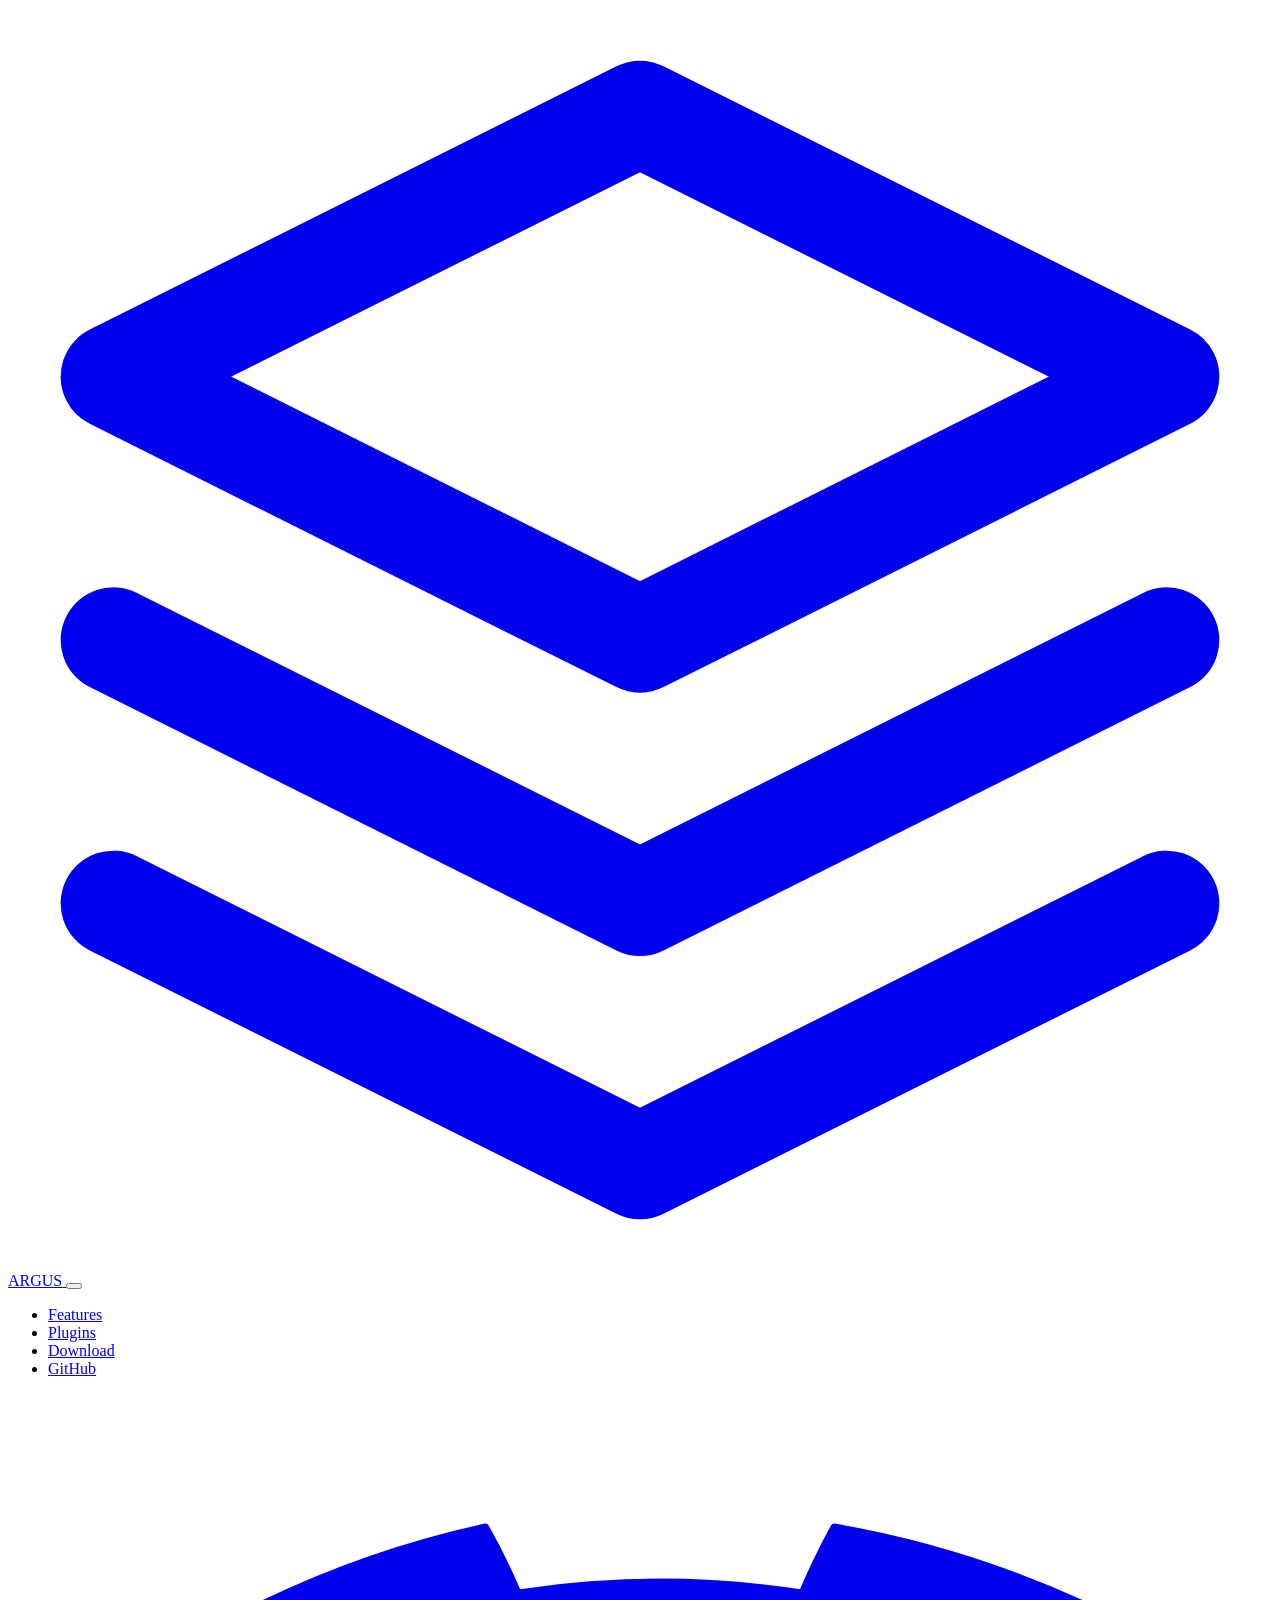
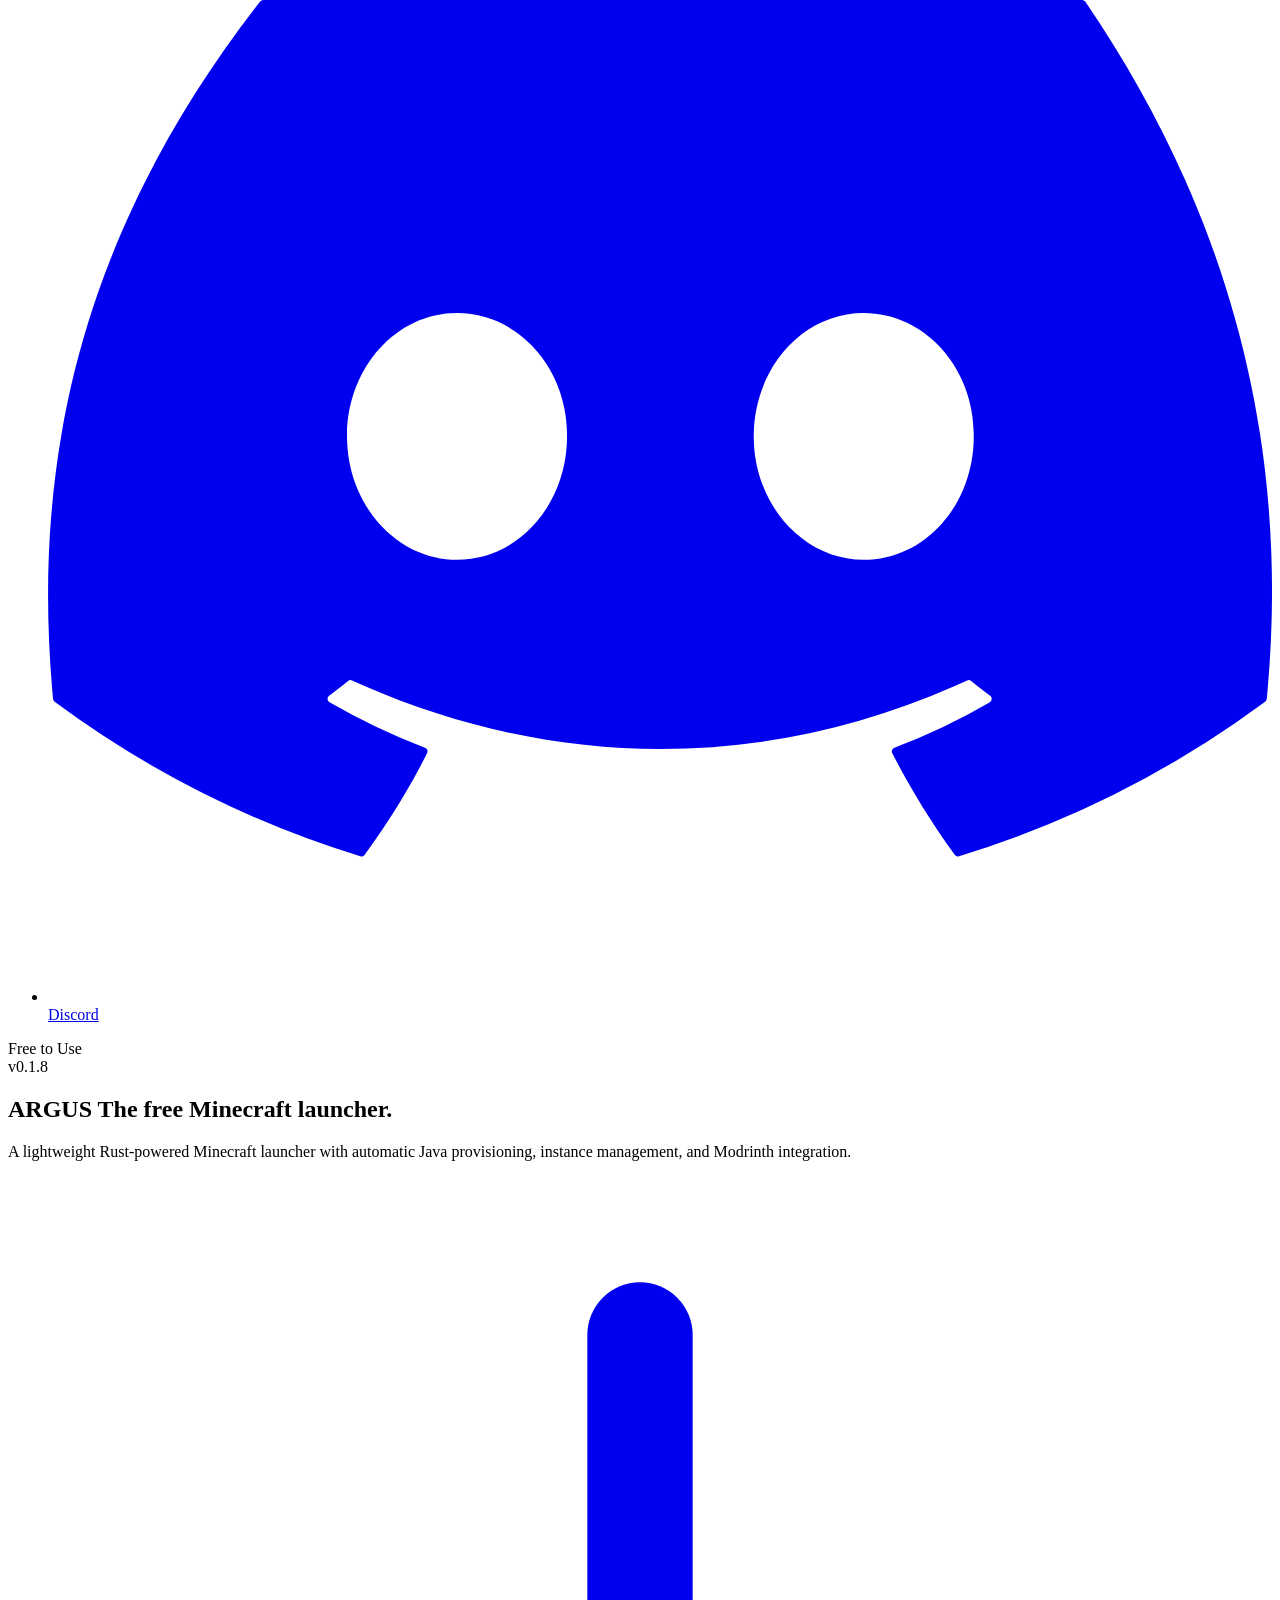
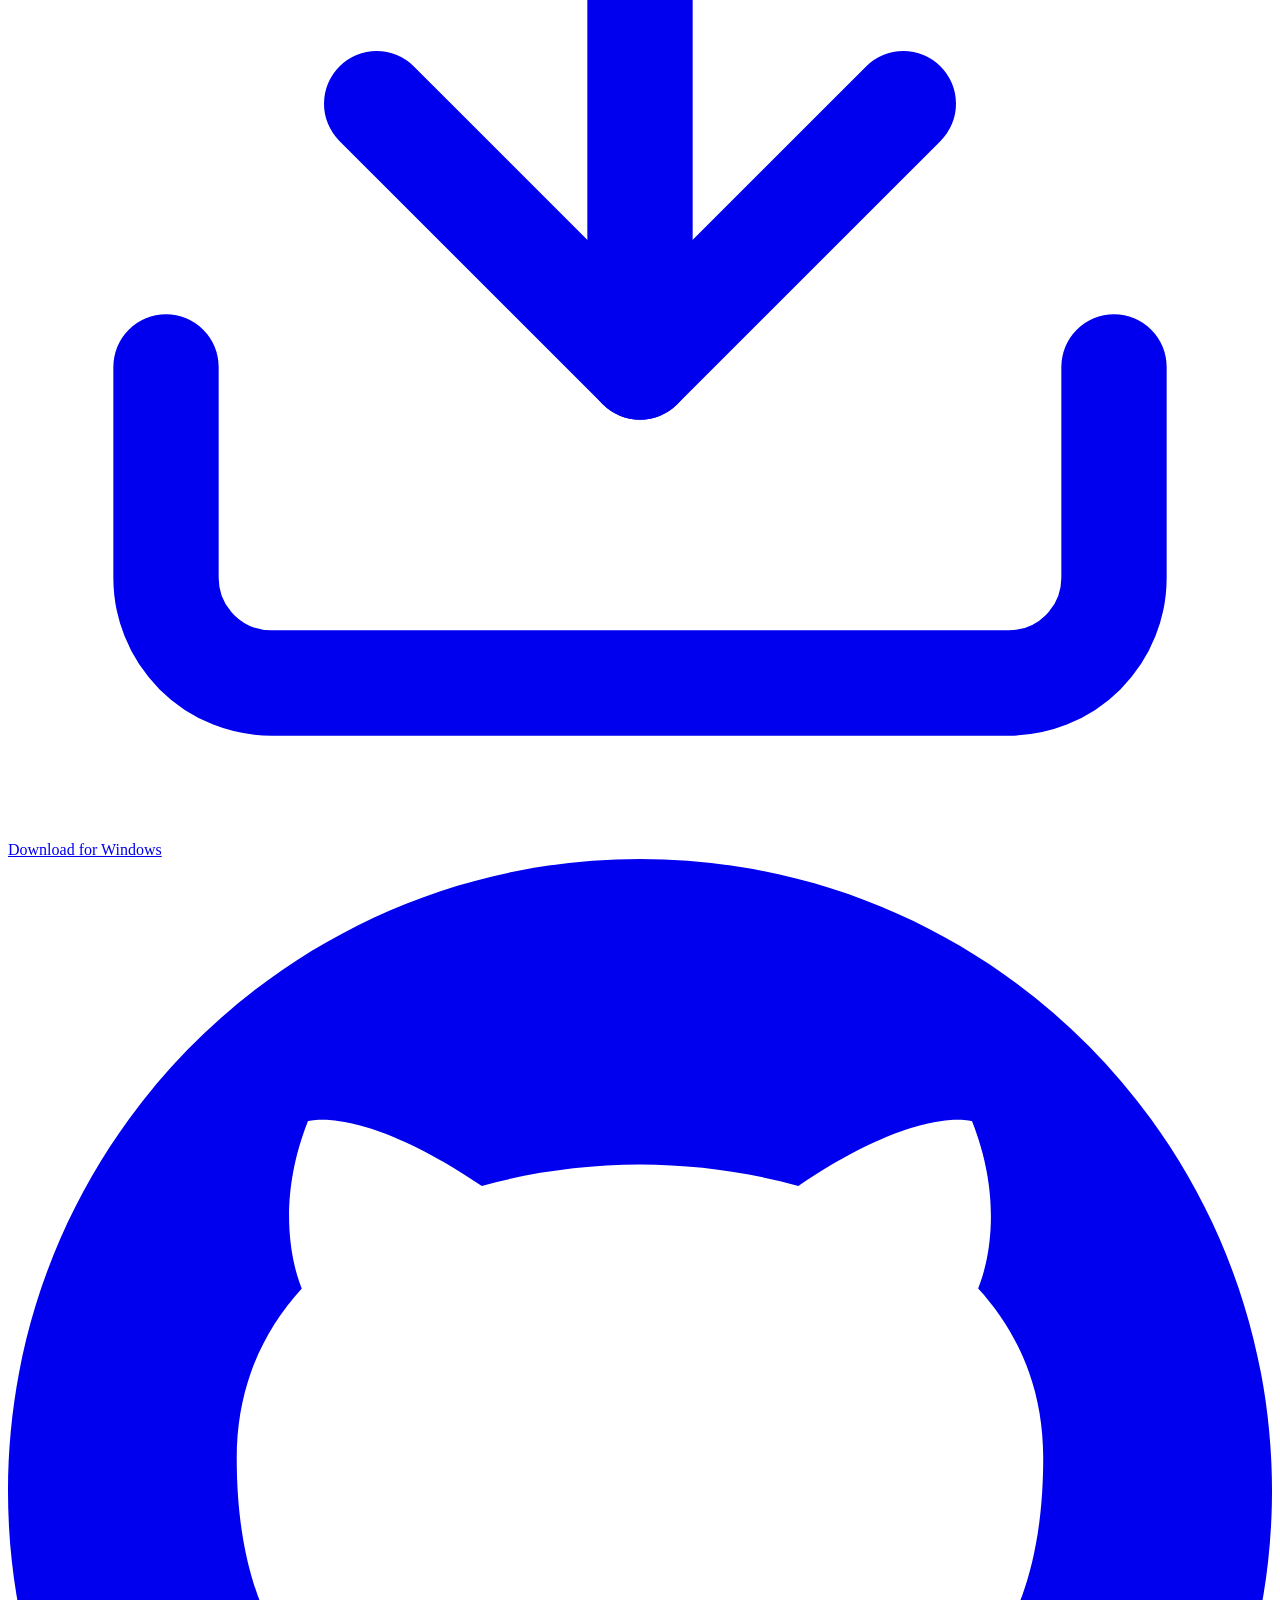
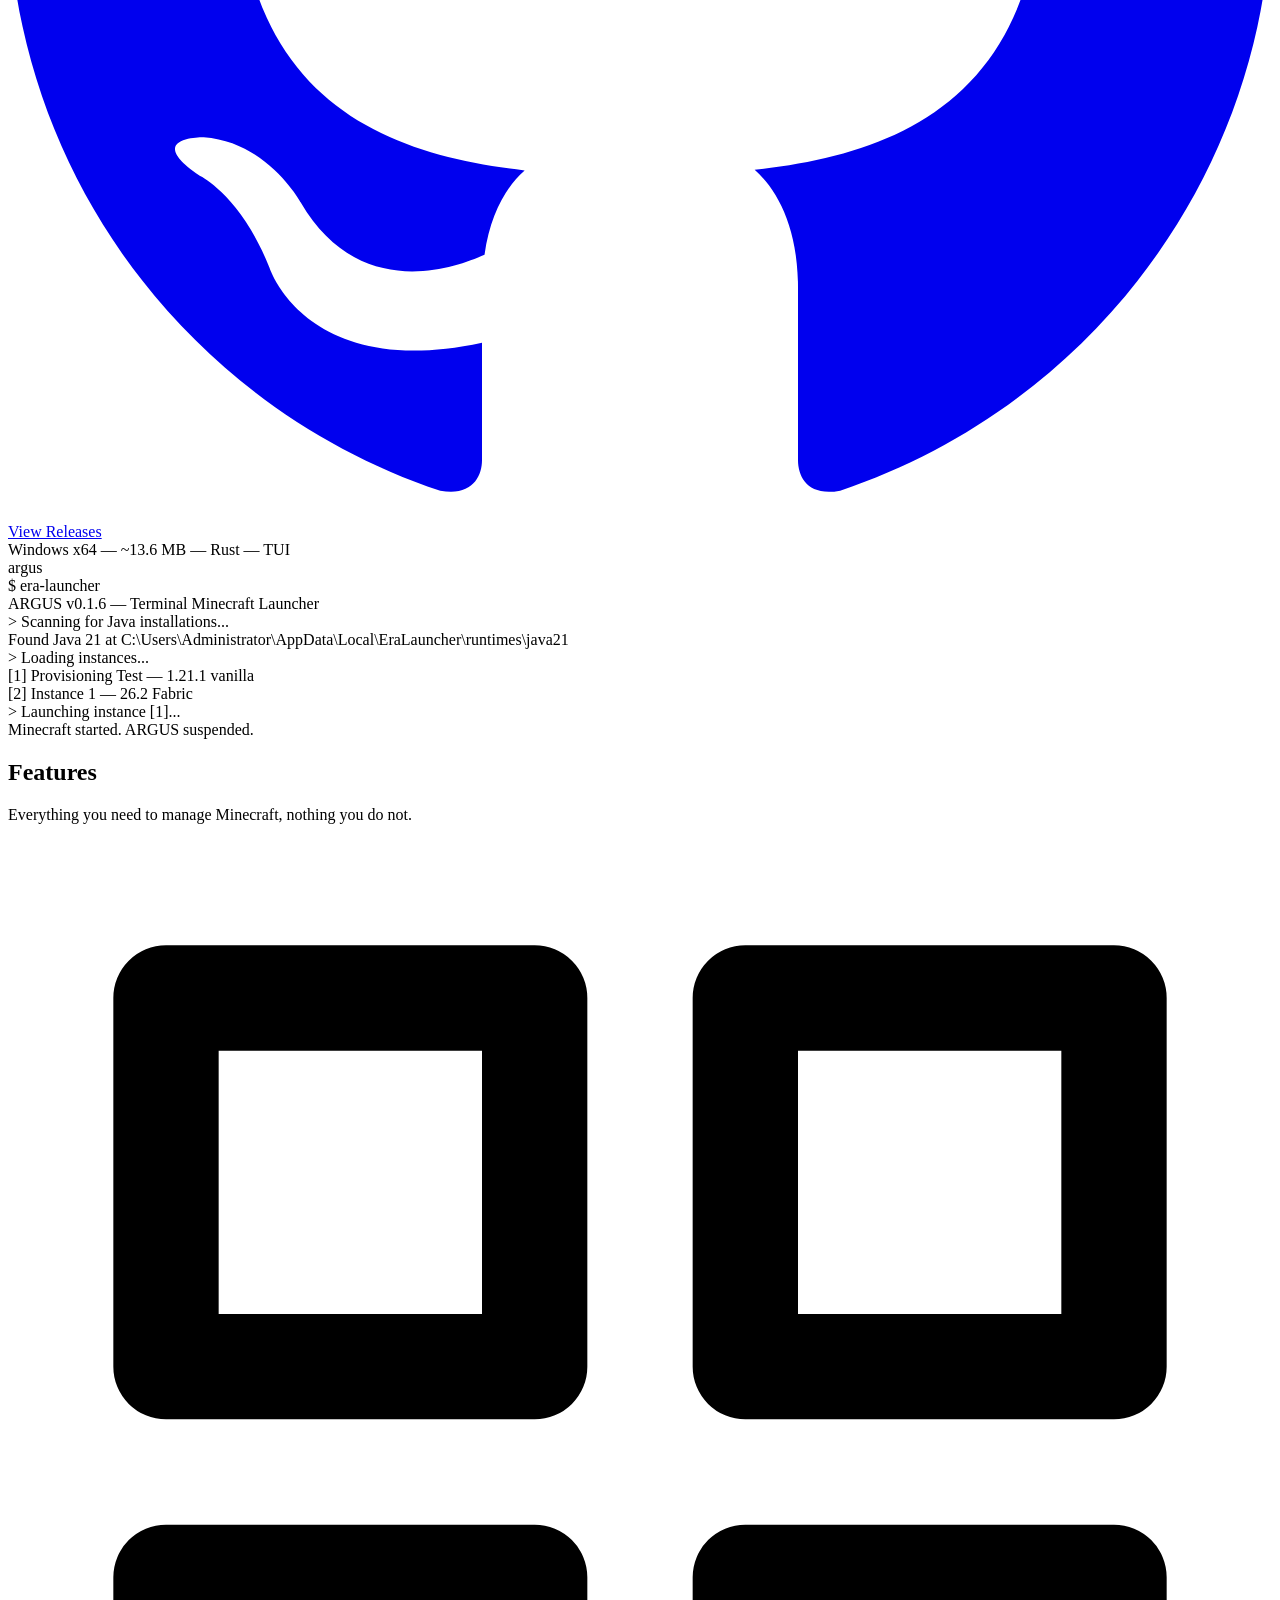
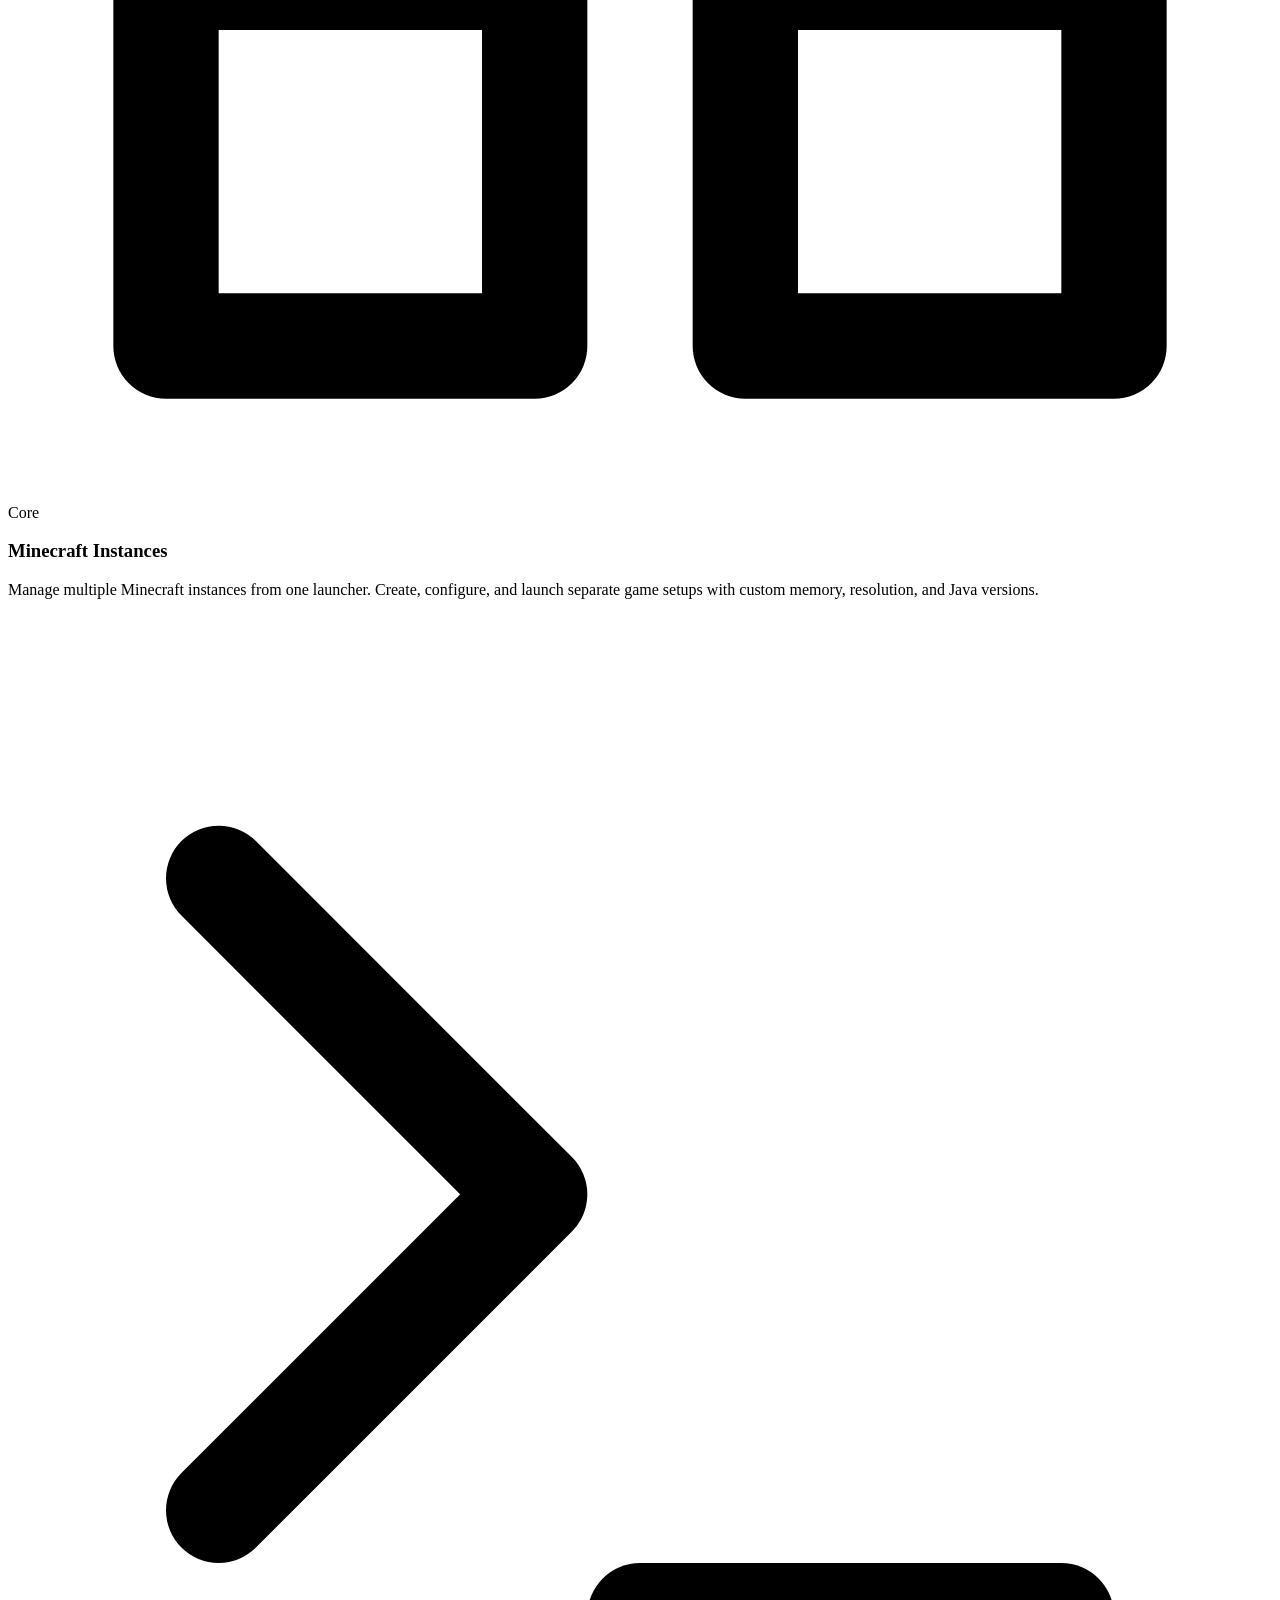
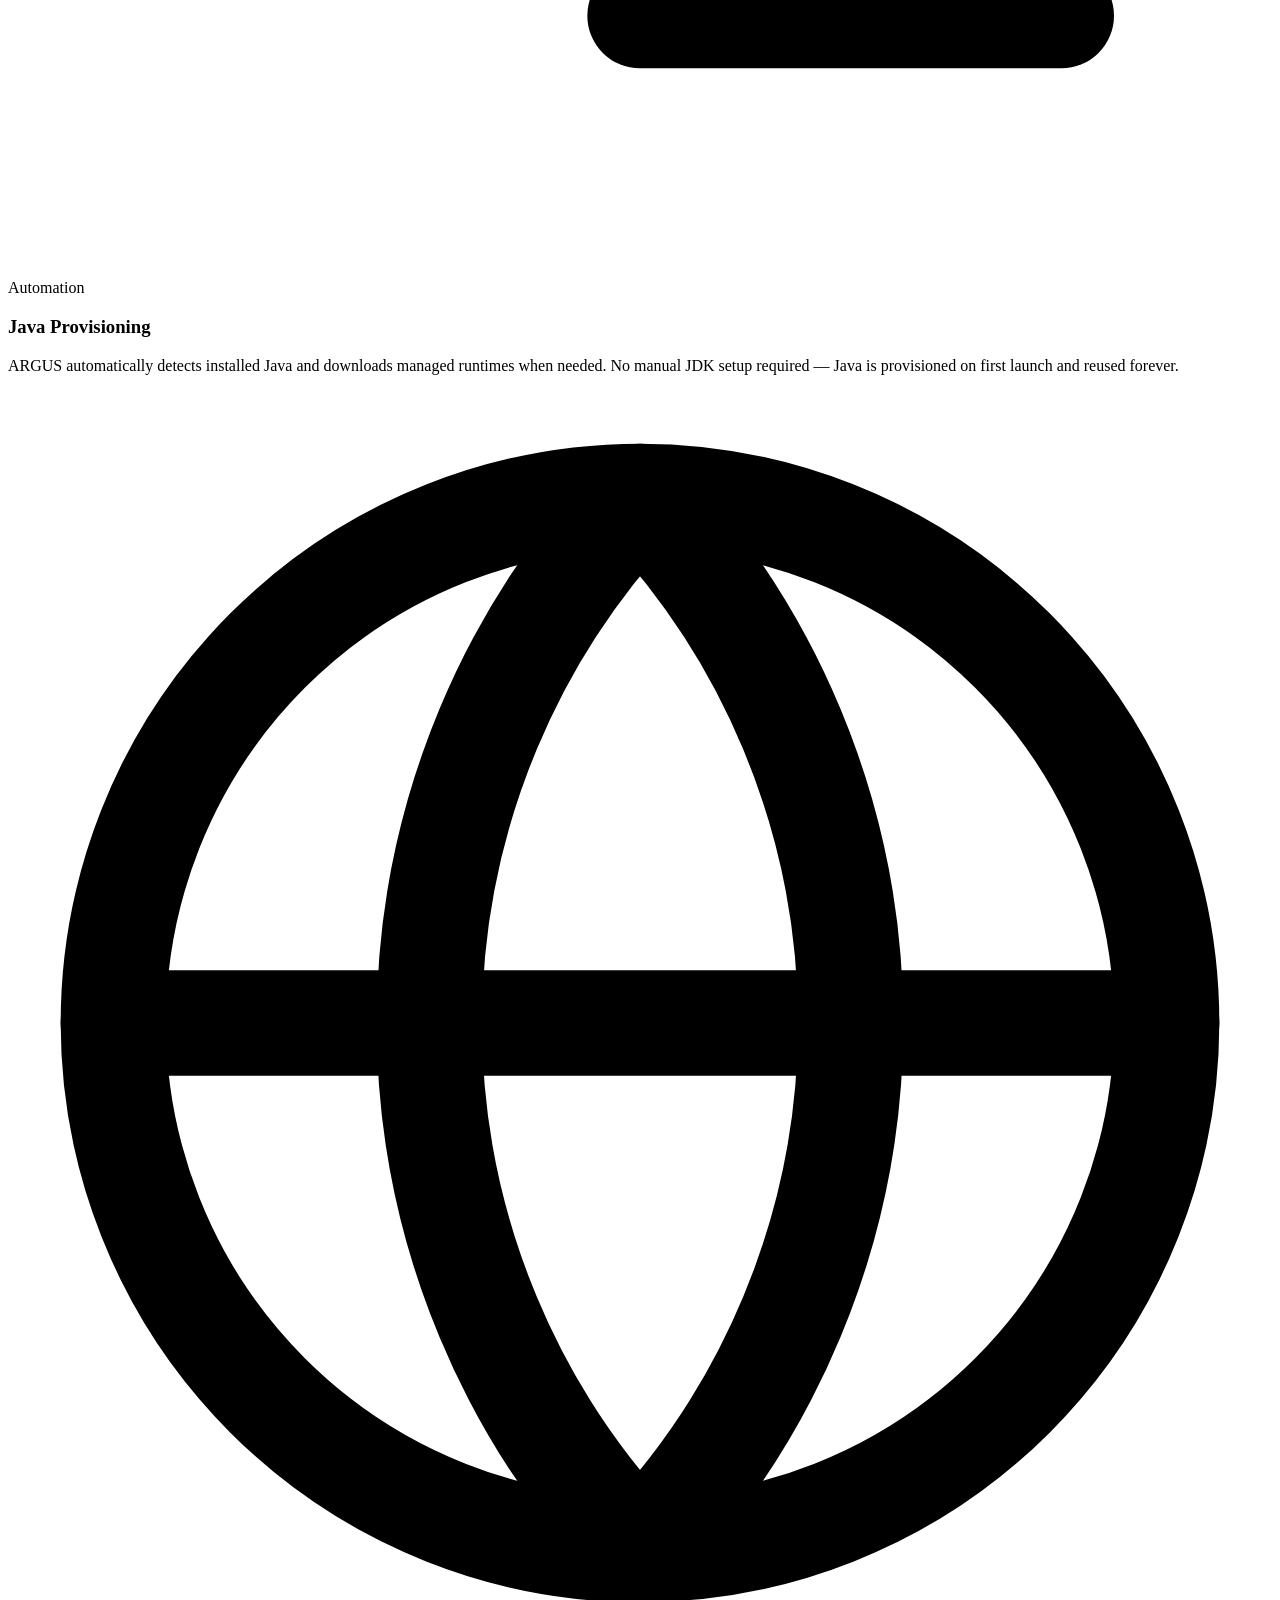
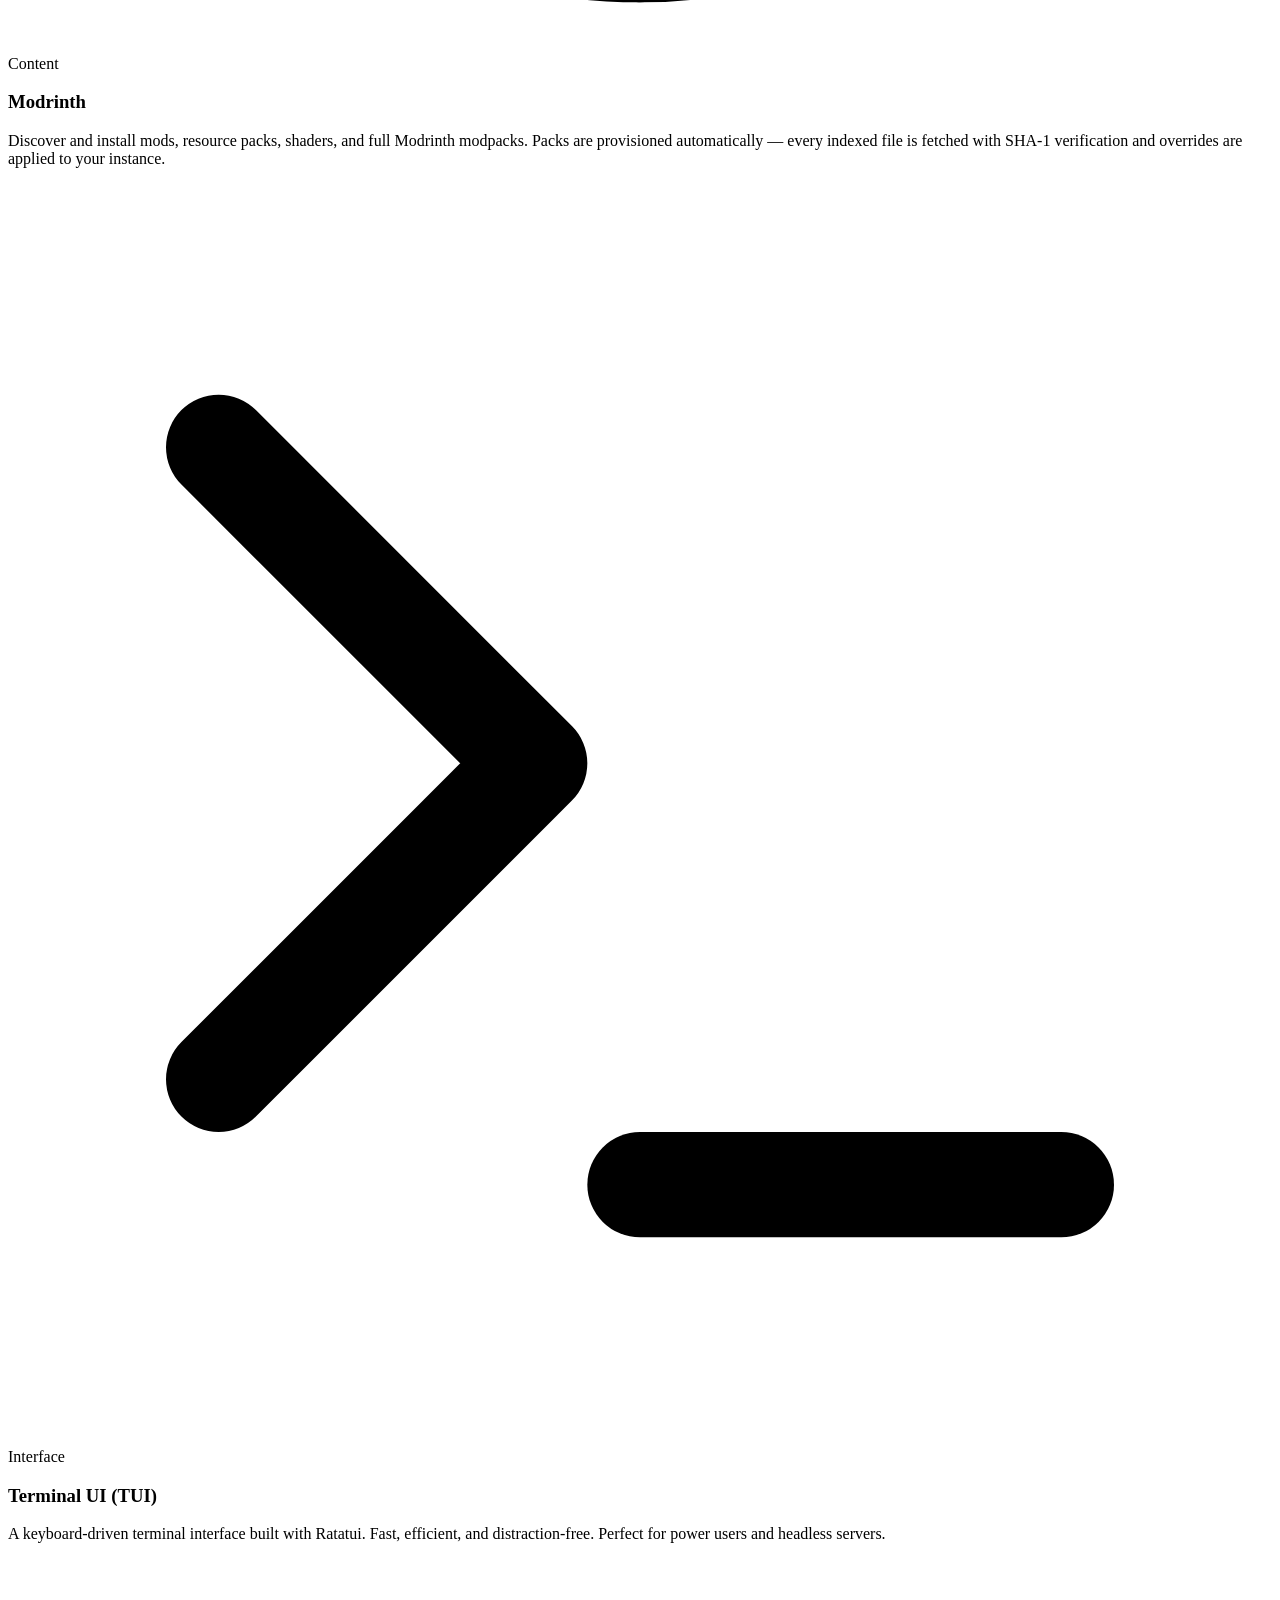
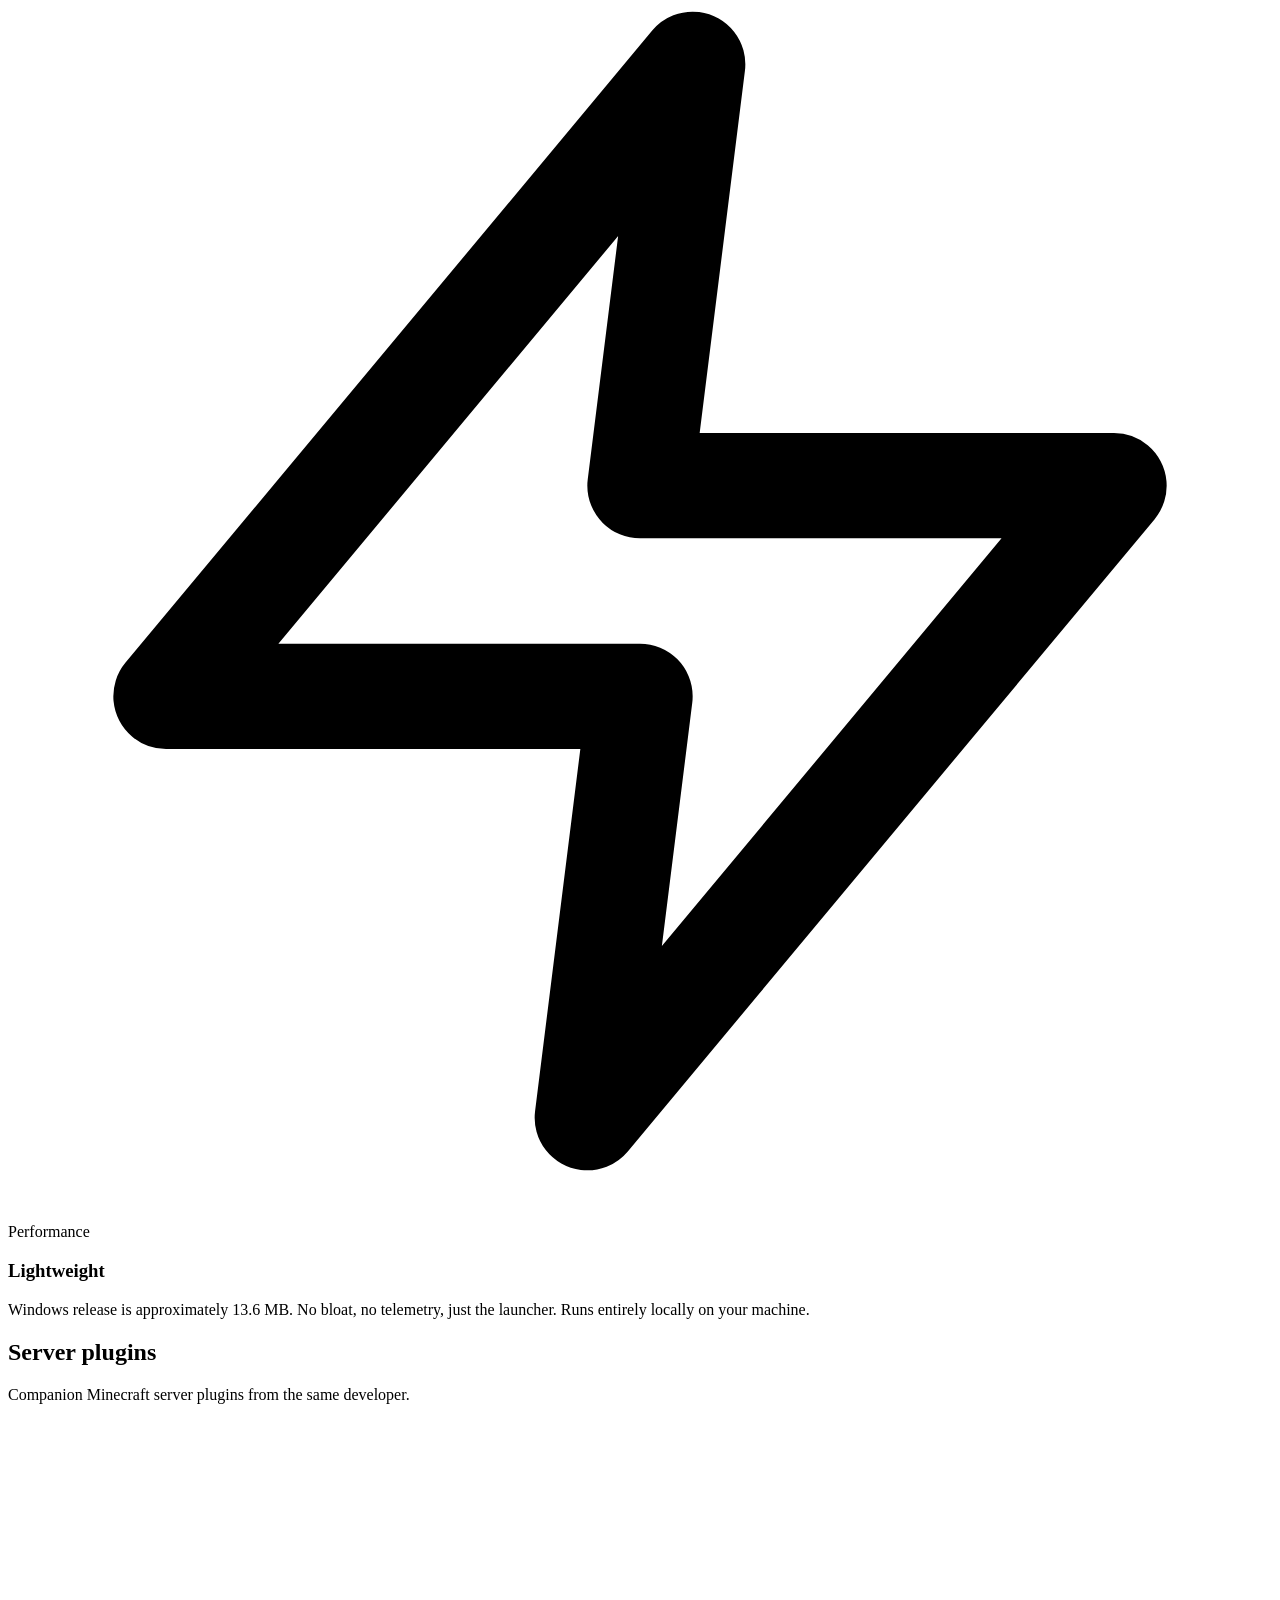
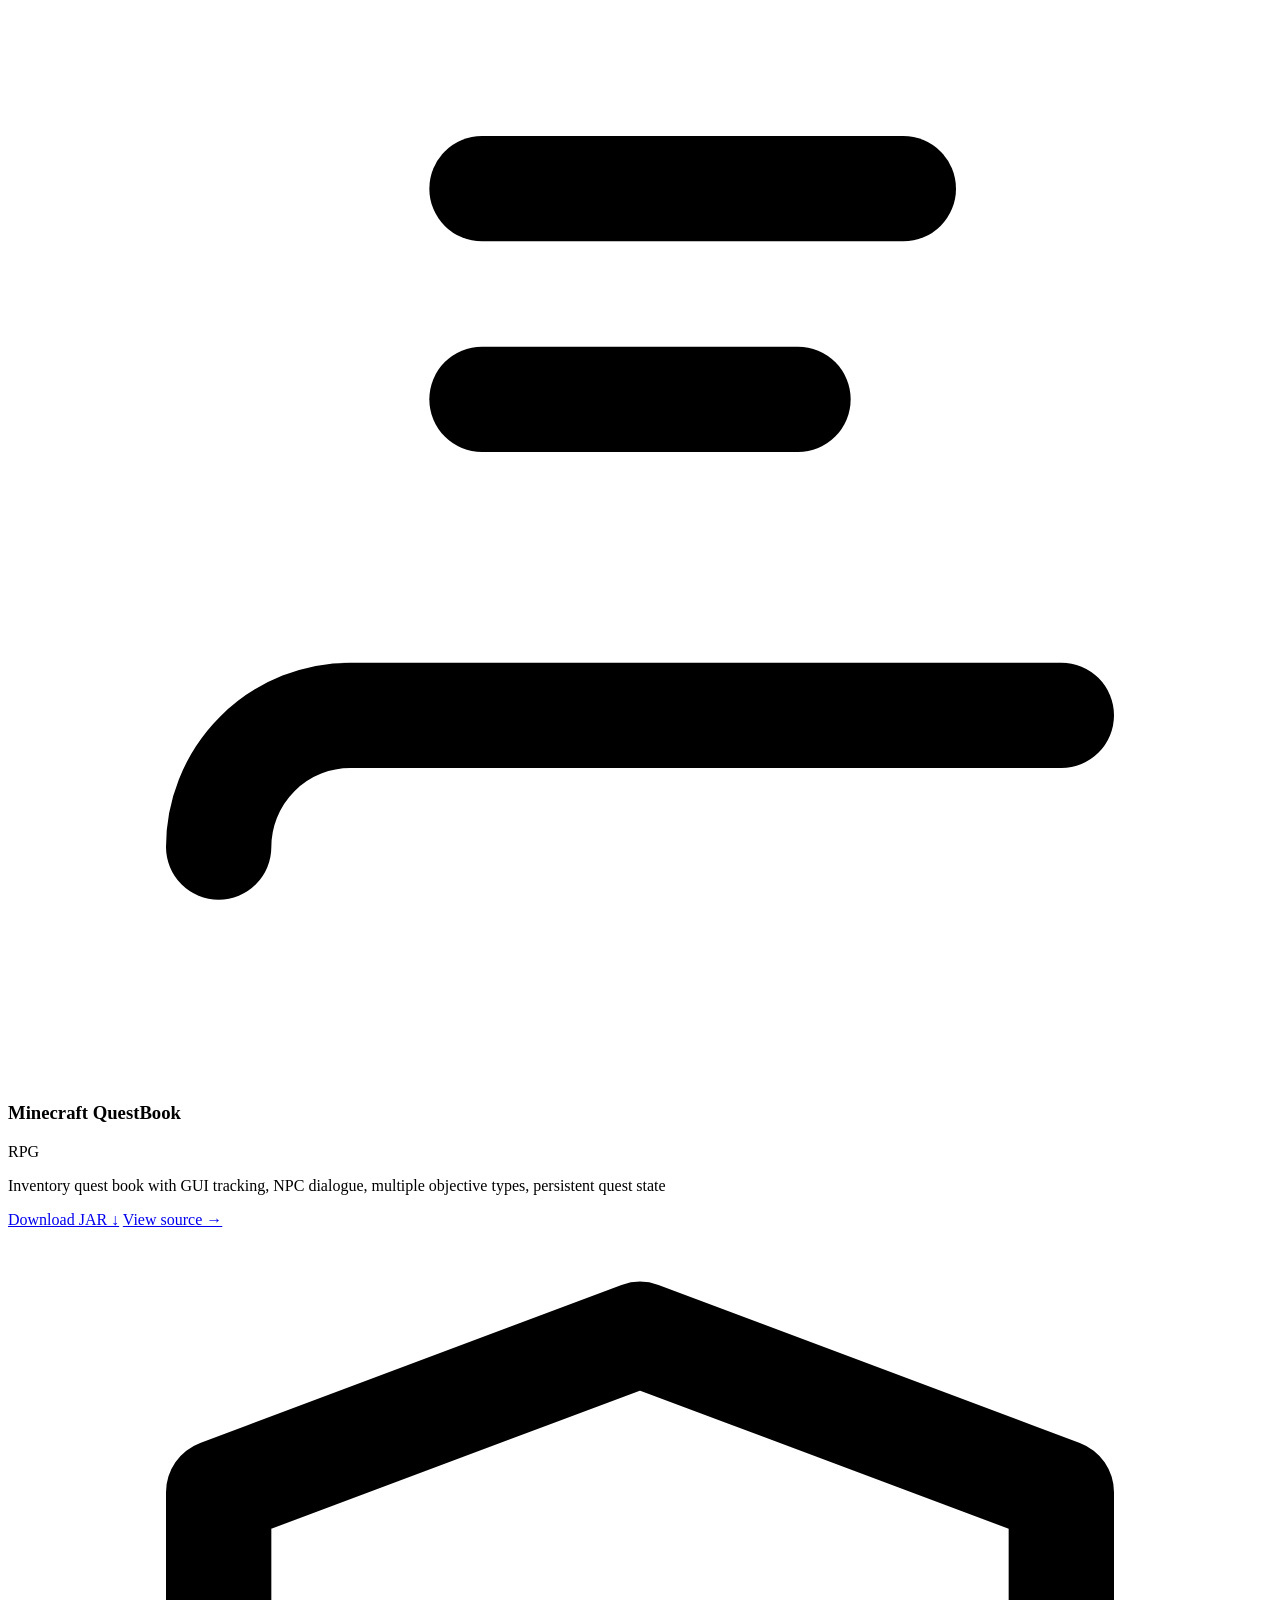
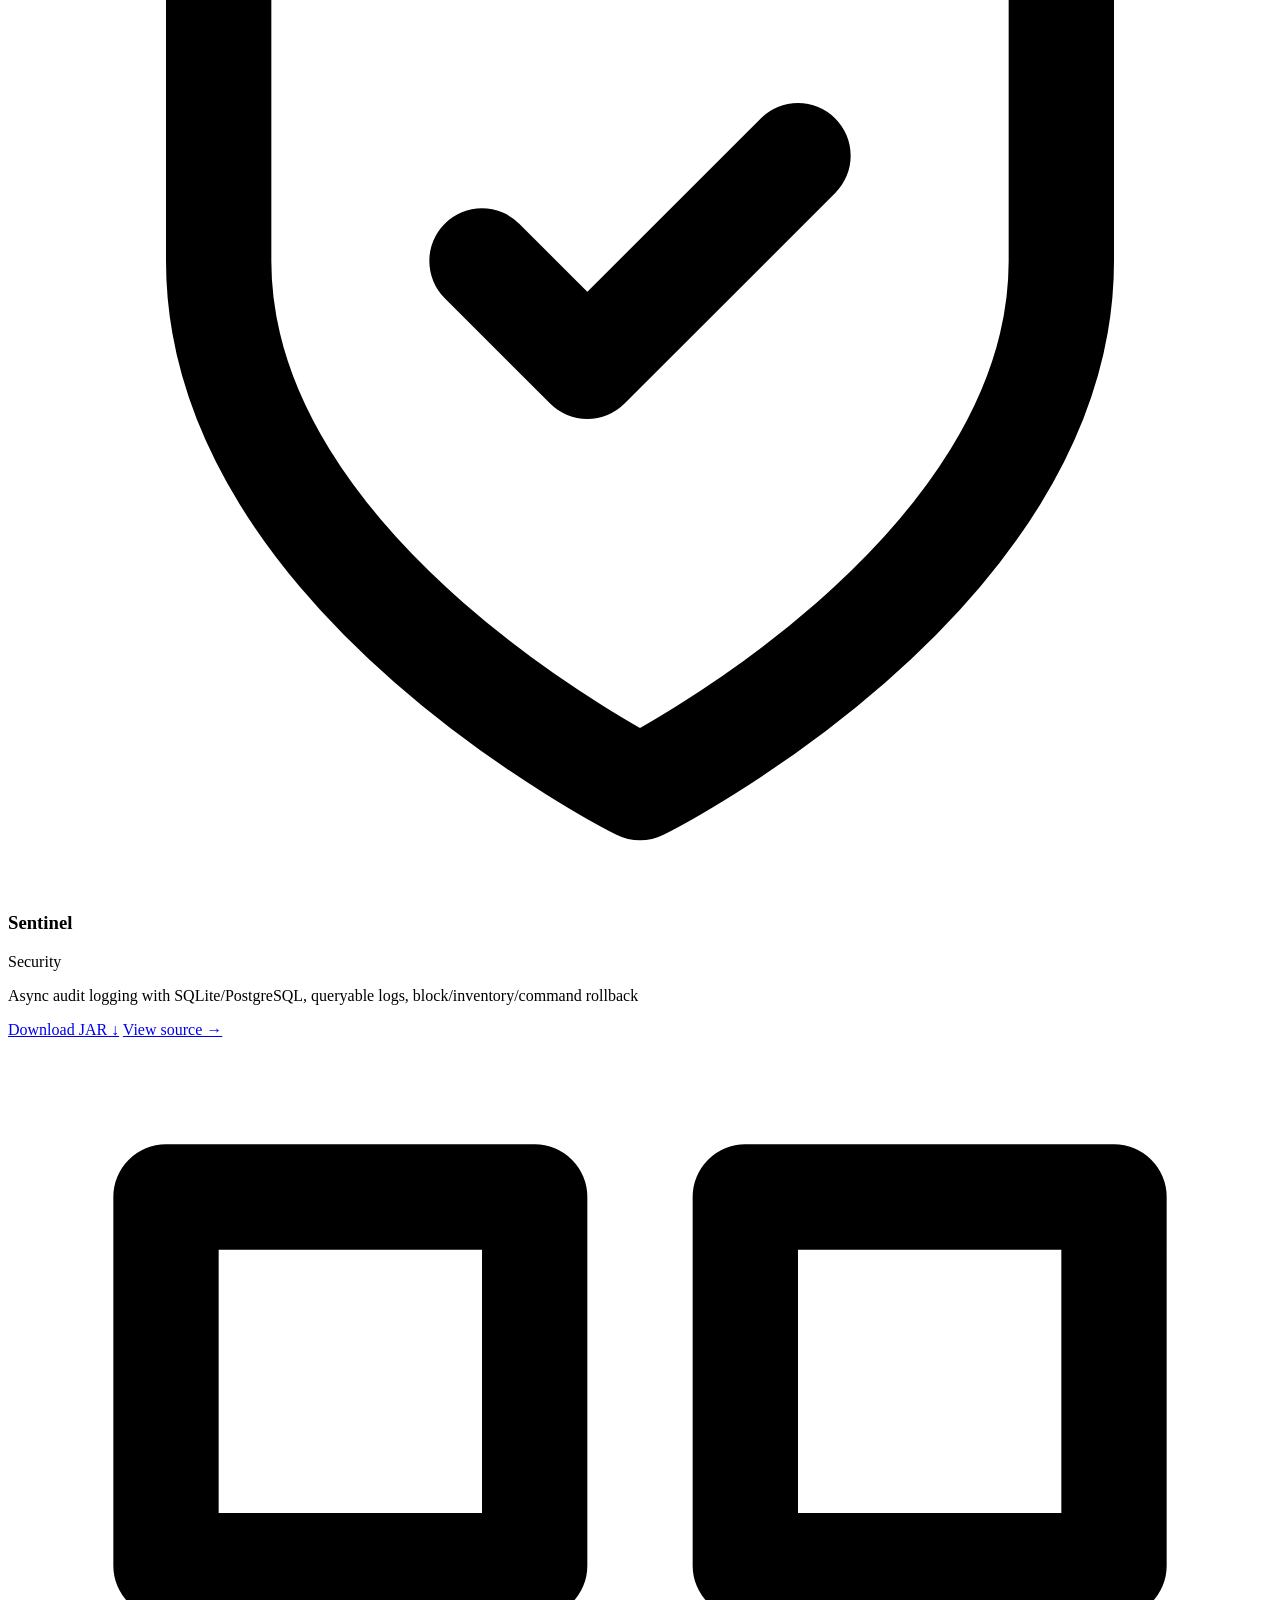
==== docs/index.html @ 93e43d4f "fix: website v0.1.10 - unclosed HTML comment and direct download URL - Fixed unclosed HTML comment i" ====
<!-- cache-bust: 20260904-0300 -->



<html lang="en">



<head>



  <meta charset="UTF-8" />



  <meta name="viewport" content="width=device-width, initial-scale=1.0" />



  <title>ARGUS — The free Minecraft launcher</title>



  <meta name="description" content="ARGUS is a lightweight Rust-powered Minecraft launcher with automatic Java provisioning, instance management, and Modrinth integration." />



  <link rel="stylesheet" href="css/style.css" />



  <link rel="icon" href="assets/icon.svg" type="image/svg+xml" />



</head>



<body>



  <nav class="navbar" aria-label="Main">



    <a href="./" class="nav-logo" aria-label="ARGUS Home">



      <svg class="logo-icon" viewBox="0 0 24 24" fill="none" stroke="currentColor" stroke-width="2" stroke-linecap="round" stroke-linejoin="round" aria-hidden="true">



        <path d="M12 2L2 7l10 5 10-5-10-5z"/>



        <path d="M2 17l10 5 10-5"/>



        <path d="M2 12l10 5 10-5"/>



      </svg>



      <span class="logo-text">ARGUS</span>



    </a>



    <button class="nav-toggle" aria-expanded="false" aria-controls="nav-menu" aria-label="Toggle navigation">



      <span class="nav-toggle-bar"></span>



      <span class="nav-toggle-bar"></span>



      <span class="nav-toggle-bar"></span>



    </button>



    <ul class="nav-menu" id="nav-menu">



      <li><a href="#features" class="nav-link">Features</a></li>



      <li><a href="#plugins" class="nav-link">Plugins</a></li>



      <li><a href="download" class="nav-link">Download</a></li>



      <li><a href="https://github.com/AngKool-Dev/argus-releases" class="nav-link nav-link--external" target="_blank" rel="noopener noreferrer">GitHub</a></li>
      <li><a href="https://discord.gg/67BSKR8p3A" class="nav-link nav-link--discord" target="_blank" rel="noopener noreferrer" aria-label="Join Discord">
        <svg class="nav-discord-icon" viewBox="0 0 24 24" fill="currentColor" aria-hidden="true">
          <path d="M20.317 4.37a19.79 19.79 0 0 0-4.885-1.515.074.074 0 0 0-.079.037c-.21.375-.444.864-.608 1.25a18.27 18.27 0 0 0-5.487 0 12.64 12.64 0 0 0-.617-1.25.077.077 0 0 0-.079-.037A19.74 19.74 0 0 0 4.18 4.37a.07.07 0 0 0-.032.027C.533 9.046-.32 13.58.099 18.057a.082.082 0 0 0 .031.057 19.9 19.9 0 0 0 5.993 3.03.078.078 0 0 0 .084-.028c.462-.63.874-1.295 1.226-1.994a.076.076 0 0 0-.041-.106 13.1 13.1 0 0 1-1.872-.892.077.077 0 0 1-.008-.128 10.2 10.2 0 0 0 .372-.292.074.074 0 0 1 .077-.01c3.928 1.793 8.18 1.793 12.062 0a.074.074 0 0 1 .078.01c.12.098.246.198.373.292a.077.077 0 0 1-.006.127 12.3 12.3 0 0 1-1.873.892.077.077 0 0 0-.041.107c.36.698.771 1.364 1.225 1.993a.076.076 0 0 0 .084.028 19.84 19.84 0 0 0 6.002-3.03.077.077 0 0 0 .032-.054c.5-5.177-.838-9.674-3.549-13.66a.061.061 0 0 0-.031-.03zM8.02 15.33c-1.183 0-2.157-1.085-2.157-2.419 0-1.333.956-2.419 2.157-2.419 1.21 0 2.176 1.096 2.157 2.42 0 1.333-.956 2.418-2.157 2.418zm7.975 0c-1.183 0-2.157-1.085-2.157-2.419 0-1.333.955-2.419 2.157-2.419 1.21 0 2.176 1.096 2.157 2.42 0 1.333-.947 2.418-2.157 2.418z"/>
        </svg>
        Discord
      </a></li>



    </ul>



  </nav>



  <div class="nav-overlay" aria-hidden="true"></div>







  <div class="liquid-bg" aria-hidden="true">
    <div class="liquid-orb liquid-orb--1"></div>
    <div class="liquid-orb liquid-orb--2"></div>
    <div class="liquid-orb liquid-orb--3"></div>
    <div class="liquid-orb liquid-orb--4"></div>
  </div>


  <main>



    <section class="hero" aria-labelledby="hero-title">



      <div class="hero-bg" aria-hidden="true">



        <div class="hero-grid"></div>



        <div class="hero-glow"></div>



      </div>



      <div class="container">



        <div class="hero-content">



          <div class="hero-badge">



            <span class="hero-badge-dot"></span>



            Free to Use



          </div>



          <div class="hero-badge hero-badge--version" data-version>

            v0.1.8

          </div>






          <h1 id="hero-title" class="hero-title">



            <span class="hero-title-main">ARGUS</span>



            <span class="hero-title-sub">The free Minecraft launcher.</span>



          </h1>



          <p class="hero-desc">A lightweight Rust-powered Minecraft launcher with automatic Java provisioning, instance management, and Modrinth integration.</p>



          <div class="hero-actions">



            <a href="download" data-download class="btn btn-primary">



              <svg class="btn-icon" viewBox="0 0 24 24" fill="none" stroke="currentColor" stroke-width="2" stroke-linecap="round" stroke-linejoin="round" aria-hidden="true">



                <path d="M21 15v4a2 2 0 0 1-2 2H5a2 2 0 0 1-2-2v-4"/>



                <polyline points="7 10 12 15 17 10"/>



                <line x1="12" y1="15" x2="12" y2="3"/>



              </svg>



              Download for Windows



            </a>



            <a href="https://github.com/AngKool-Dev/argus-releases" class="btn btn-secondary" target="_blank" rel="noopener noreferrer">



              <svg class="btn-icon" viewBox="0 0 24 24" fill="currentColor" aria-hidden="true">



                <path d="M12 0c-6.626 0-12 5.373-12 12 0 5.302 3.438 9.8 8.207 11.387.599.111.793-.261.793-.577v-2.234c-3.338.726-4.033-1.416-4.033-1.416-.546-1.387-1.333-1.756-1.333-1.756-1.089-.745.083-.729.083-.729 1.205.084 1.839 1.237 1.839 1.237 1.07 1.834 2.807 1.304 3.492.997.107-.775.418-1.305.762-1.604-2.665-.305-5.467-1.334-5.467-5.931 0-1.311.469-2.381 1.236-3.221-.124-.303-.535-1.524.117-3.176 0 0 1.008-.322 3.301 1.23.957-.266 1.983-.399 3.003-.404 1.02.005 2.047.138 3.006.404 2.291-1.552 3.297-1.23 3.297-1.23.653 1.653.242 2.874.118 3.176.77.84 1.235 1.911 1.235 3.221 0 4.609-2.807 5.624-5.479 5.921.43.372.823 1.102.823 2.222v3.293c0 .319.192.694.801.576 4.765-1.589 8.199-6.086 8.199-11.386 0-6.627-5.373-12-12-12z"/>



              </svg>



              View Releases



            </a>



          </div>



          <div class="hero-meta">



            <span class="hero-meta-item" data-dl-stat><span data-dl-count>—</span> downloads</span>



            <span class="hero-meta-sep" data-dl-stat>—</span>



            <span class="hero-meta-item">Windows x64</span>



            <span class="hero-meta-sep">—</span>



            <span class="hero-meta-item">~13.6 MB</span>



            <span class="hero-meta-sep">—</span>



            <span class="hero-meta-item">Rust</span>



            <span class="hero-meta-sep">—</span>



            <span class="hero-meta-item">TUI</span>



          </div>



        </div>



        <div class="hero-visual" aria-hidden="true">



          <div class="terminal-window">



            <div class="terminal-header">



              <span class="terminal-dot terminal-dot--red"></span>



              <span class="terminal-dot terminal-dot--yellow"></span>



              <span class="terminal-dot terminal-dot--green"></span>



              <span class="terminal-title">argus</span>



            </div>



            <div class="terminal-body">



              <div class="terminal-line"><span class="terminal-prompt">$</span> era-launcher</div>



              <div class="terminal-line terminal-line--muted"><span data-version>ARGUS v0.1.6</span> — Terminal Minecraft Launcher</div>



              <div class="terminal-line terminal-line--accent">> Scanning for Java installations...</div>



              <div class="terminal-line terminal-line--success">Found Java 21 at C:\Users\Administrator\AppData\Local\EraLauncher\runtimes\java21</div>



              <div class="terminal-line terminal-line--accent">> Loading instances...</div>



              <div class="terminal-line terminal-line--muted">  [1] Provisioning Test — 1.21.1 vanilla</div>



              <div class="terminal-line terminal-line--muted">  [2] Instance 1 — 26.2 Fabric</div>



              <div class="terminal-line terminal-line--accent">> Launching instance [1]...</div>



              <div class="terminal-line terminal-line--success">Minecraft started. ARGUS suspended.</div>



              <div class="terminal-cursor"></div>



            </div>



          </div>



        </div>



      </div>



    </section>







    <section id="features" class="features" aria-labelledby="features-title">



      <div class="container">



        <h2 id="features-title" class="section-title"><span class="gradient-text">Features</span></h2>



        <p class="section-subtitle">Everything you need to manage Minecraft, nothing you do not.</p>



        <div class="features-grid">



          <article class="feature-card">
            <div class="feature-icon" aria-hidden="true">
              <svg viewBox="0 0 24 24" fill="none" stroke="currentColor" stroke-width="2" stroke-linecap="round" stroke-linejoin="round">
                <rect x="3" y="3" width="7" height="7"/><rect x="14" y="3" width="7" height="7"/><rect x="14" y="14" width="7" height="7"/><rect x="3" y="14" width="7" height="7"/>
              </svg>
            </div>
            <span class="feature-badge feature-badge--core">Core</span>
            <h3 class="feature-title">Minecraft Instances</h3>
            <p class="feature-desc">Manage multiple Minecraft instances from one launcher. Create, configure, and launch separate game setups with custom memory, resolution, and Java versions.</p>
          </article>



          <article class="feature-card">
            <div class="feature-icon" aria-hidden="true">
              <svg viewBox="0 0 24 24" fill="none" stroke="currentColor" stroke-width="2" stroke-linecap="round" stroke-linejoin="round">
                <polyline points="4 17 10 11 4 5"/><line x1="12" y1="19" x2="20" y2="19"/>
              </svg>
            </div>
            <span class="feature-badge feature-badge--automation">Automation</span>
            <h3 class="feature-title">Java Provisioning</h3>
            <p class="feature-desc">ARGUS automatically detects installed Java and downloads managed runtimes when needed. No manual JDK setup required — Java is provisioned on first launch and reused forever.</p>
          </article>



          <article class="feature-card">
            <div class="feature-icon" aria-hidden="true">
              <svg viewBox="0 0 24 24" fill="none" stroke="currentColor" stroke-width="2" stroke-linecap="round" stroke-linejoin="round">
                <circle cx="12" cy="12" r="10"/><path d="M12 2a14.5 14.5 0 0 0 0 20 14.5 14.5 0 0 0 0-20z"/><path d="M2 12h20"/>
              </svg>
            </div>
            <span class="feature-badge feature-badge--content">Content</span>
            <h3 class="feature-title">Modrinth</h3>
            <p class="feature-desc">Discover and install mods, resource packs, shaders, and full Modrinth modpacks. Packs are provisioned automatically — every indexed file is fetched with SHA-1 verification and overrides are applied to your instance.</p>
          </article>



          <article class="feature-card">
            <div class="feature-icon" aria-hidden="true">
              <svg viewBox="0 0 24 24" fill="none" stroke="currentColor" stroke-width="2" stroke-linecap="round" stroke-linejoin="round">
                <polyline points="4 17 10 11 4 5"/><line x1="12" y1="19" x2="20" y2="19"/>
              </svg>
            </div>
            <span class="feature-badge feature-badge--interface">Interface</span>
            <h3 class="feature-title">Terminal UI (TUI)</h3>
            <p class="feature-desc">A keyboard-driven terminal interface built with Ratatui. Fast, efficient, and distraction-free. Perfect for power users and headless servers.</p>
          </article>





          <article class="feature-card">
            <div class="feature-icon" aria-hidden="true">
              <svg viewBox="0 0 24 24" fill="none" stroke="currentColor" stroke-width="2" stroke-linecap="round" stroke-linejoin="round">
                <path d="M13 2L3 14h9l-1 8 10-12h-9l1-8z"/>
              </svg>
            </div>
            <span class="feature-badge feature-badge--performance">Performance</span>
            <h3 class="feature-title">Lightweight</h3>
            <p class="feature-desc">Windows release is approximately 13.6 MB. No bloat, no telemetry, just the launcher. Runs entirely locally on your machine.</p>
          </article>



        </div>



      </div>



    </section>







    <section 

id="plugins" class="plugins-section" aria-labelledby="plugins-title">

      <div class="container">

        <div class="plugins-header">
          <h2 id="plugins-title" class="plugins-title">Server plugins</h2>
          <p class="plugins-subtitle">Companion Minecraft server plugins from the same developer.</p>
        </div>

        <div class="plugins-grid">

          <article class="plugin-card">
            <div class="plugin-header">
              <div class="plugin-icon">
                <svg viewBox="0 0 24 24" fill="none" stroke="currentColor" stroke-width="2" stroke-linecap="round" stroke-linejoin="round">
                  <path d="M4 19.5A2.5 2.5 0 0 1 6.5 17H20"/><path d="M6.5 2 20v20H6.5A2.5 2.5 0 0 1 4 19.5v-15A2.5 2.5 0 0 1 6.5 2z"/><path d="M9 7h8"/><path d="M9 11h6"/>
                </svg>
              </div>
              <h3 class="plugin-title">Minecraft QuestBook</h3>
            </div>
            <span class="plugin-badge plugin-badge--rpg">RPG</span>
            <p class="plugin-desc">Inventory quest book with GUI tracking, NPC dialogue, multiple objective types, persistent quest state</p>
            <a class="plugin-link plugin-download" href="https://github.com/AngKool-Dev/minecraft-plugins/releases/download/questbook-v1.2.0/QuestBook-1.2.0.jar" target="_blank" rel="noopener noreferrer">Download JAR ↓</a>
            <a class="plugin-link plugin-source" href="https://github.com/AngKool-Dev/minecraft-plugins/tree/main/questbook" target="_blank" rel="noopener noreferrer">View source →</a>
          </article>

          <article class="plugin-card">
            <div class="plugin-header">
              <div class="plugin-icon">
                <svg viewBox="0 0 24 24" fill="none" stroke="currentColor" stroke-width="2" stroke-linecap="round" stroke-linejoin="round">
                  <path d="M12 22s8-4 8-10V5l-8-3-8 3v7c0 6 8 10 8 10z"/><polyline points="9 12 11 14 15 10"/>
                </svg>
              </div>
              <h3 class="plugin-title">Sentinel</h3>
            </div>
            <span class="plugin-badge plugin-badge--security">Security</span>
            <p class="plugin-desc">Async audit logging with SQLite/PostgreSQL, queryable logs, block/inventory/command rollback</p>
            <a class="plugin-link plugin-download" href="https://github.com/AngKool-Dev/minecraft-plugins/releases/download/sentinel-v1.3.0/Sentinel-1.3.0.jar" target="_blank" rel="noopener noreferrer">Download JAR ↓</a>
            <a class="plugin-link plugin-source" href="https://github.com/AngKool-Dev/minecraft-plugins/tree/main/sentinel" target="_blank" rel="noopener noreferrer">View source →</a>
          </article>

          <article class="plugin-card">
            <div class="plugin-header">
              <div class="plugin-icon">
                <svg viewBox="0 0 24 24" fill="none" stroke="currentColor" stroke-width="2" stroke-linecap="round" stroke-linejoin="round">
                  <rect x="3" y="3" width="7" height="7"/><rect x="14" y="3" width="7" height="7"/><rect x="14" y="14" width="7" height="7"/><rect x="3" y="14" width="7" height="7"/>
                </svg>
              </div>
              <h3 class="plugin-title">ChunkSovereignty</h3>
            </div>
            <span class="plugin-badge plugin-badge--land">Land</span>
            <p class="plugin-desc">Organic claims that grow with influence and shrink with neglect, trust networks, purple particle borders</p>
            <a class="plugin-link plugin-download" href="https://github.com/AngKool-Dev/minecraft-plugins/releases/download/chunksovereignty-v0.2.0/ChunkSovereignty.jar" target="_blank" rel="noopener noreferrer">Download JAR ↓</a>
            <a class="plugin-link plugin-source" href="https://github.com/AngKool-Dev/minecraft-plugins/tree/main/chunksovereignty" target="_blank" rel="noopener noreferrer">View source →</a>
          </article>

          <article class="plugin-card">
            <div class="plugin-header">
              <div class="plugin-icon">
                <svg viewBox="0 0 24 24" fill="none" stroke="currentColor" stroke-width="2" stroke-linecap="round" stroke-linejoin="round">
                  <path d="M12 17V5"/><path d="M5 12h14"/><path d="M7 19h10"/><path d="M9 15l3 3 3-3"/><path d="M4 7h16v10a3 3 0 0 1-3 3H7a3 3 0 0 1-3-3V7z"/>
                </svg>
              </div>
              <h3 class="plugin-title">MobEcology</h3>
            </div>
            <span class="plugin-badge plugin-badge--world">World</span>
            <p class="plugin-desc">Adaptive populations, carrying capacity, farmed-mob adaptations, text-based region maps</p>
            <a class="plugin-link plugin-download" href="https://github.com/AngKool-Dev/minecraft-plugins/releases/download/mobecology-v0.2.0/MobEcology-0.2.0-SNAPSHOT.jar" target="_blank" rel="noopener noreferrer">Download JAR ↓</a>
            <a class="plugin-link plugin-source" href="https://github.com/AngKool-Dev/minecraft-plugins/tree/main/mobecology" target="_blank" rel="noopener noreferrer">View source →</a>
          </article>

          <article class="plugin-card">
            <div class="plugin-header">
              <div class="plugin-icon">
                <svg viewBox="0 0 24 24" fill="none" stroke="currentColor" stroke-width="2" stroke-linecap="round" stroke-linejoin="round">
                  <path d="M12 1v6m0 0l2-2m-2 2-2-2z"/><path d="M4.27 4.27L3 5.54l4 4-4 4 1.27 1.27 4-4-4-4z"/><path d="M12 17.5a5.5 5.5 0 1 0 0-11 5.5 5.5 0 0 0 0 11z"/><path d="M19 9v6"/><path d="M9 19h6"/>
                </svg>
              </div>
              <h3 class="plugin-title">SovereignEconomy</h3>
            </div>
            <span class="plugin-badge plugin-badge--economy">Economy</span>
            <p class="plugin-desc">Floating markets, inflation, central-bank interest, boom/bust events, Vault integration</p>
            <a class="plugin-link plugin-download" href="https://github.com/AngKool-Dev/minecraft-plugins/releases/download/sovereigneconomy-v0.2.0/SovereignEconomy-0.2.0-SNAPSHOT.jar" target="_blank" rel="noopener noreferrer">Download JAR ↓</a>
            <a class="plugin-link plugin-source" href="https://github.com/AngKool-Dev/minecraft-plugins/tree/main/sovereigneconomy" target="_blank" rel="noopener noreferrer">View source →</a>
          </article>

          <article class="plugin-card">
            <div class="plugin-header">
              <div class="plugin-icon">
                <svg viewBox="0 0 24 24" fill="none" stroke="currentColor" stroke-width="2" stroke-linecap="round" stroke-linejoin="round">
                  <circle cx="9" cy="21" r="1"/><circle cx="20" cy="21" r="1"/><path d="M1 1h4l2.68 13.39a2 2 0 0 0 2 1.61h9.72a2 2 0 0 0 2-1.61L23 6H6"/>
                </svg>
              </div>
              <h3 class="plugin-title">Bazaar</h3>
            </div>
            <span class="plugin-badge plugin-badge--economy">Economy</span>
            <p class="plugin-desc">GUI auction house with configurable taxes, my-listings management, economy integration</p>
            <a class="plugin-link plugin-download" href="https://github.com/AngKool-Dev/minecraft-plugins/releases/download/bazaar-v0.2.0/Bazaar-0.2.0-SNAPSHOT.jar" target="_blank" rel="noopener noreferrer">Download JAR ↓</a>
            <a class="plugin-link plugin-source" href="https://github.com/AngKool-Dev/minecraft-plugins/tree/main/bazaar" target="_blank" rel="noopener noreferrer">View source →</a>
          </article>

          <article class="plugin-card">
            <div class="plugin-header">
              <div class="plugin-icon">
                <svg viewBox="0 0 24 24" fill="none" stroke="currentColor" stroke-width="2" stroke-linecap="round" stroke-linejoin="round">
                  <path d="M3 6h18"/><path d="M19 6v14a2 2 0 0 1-2 2H7a2 2 0 0 1-2-2V6"/><path d="M8 6V4a2 2 0 0 1 2-2h4a2 2 0 0 1 2 2v2"/><line x1="10" y1="11" x2="10" y2="17"/><line x1="14" y1="11" x2="14" y2="17"/>
                </svg>
              </div>
              <h3 class="plugin-title">Purge</h3>
            </div>
            <span class="plugin-badge plugin-badge--performance">Performance</span>
            <p class="plugin-desc">Scheduled cleanup of dropped items and mobs, manual purge commands, TPS protection</p>
            <a class="plugin-link plugin-download" href="https://github.com/AngKool-Dev/minecraft-plugins/releases/download/purge-v0.2.0/Purge-0.2.0-SNAPSHOT.jar" target="_blank" rel="noopener noreferrer">Download JAR ↓</a>
            <a class="plugin-link plugin-source" href="https://github.com/AngKool-Dev/minecraft-plugins/tree/main/purge" target="_blank" rel="noopener noreferrer">View source →</a>
          </article>

          <article class="plugin-card">
            <div class="plugin-header">
              <div class="plugin-icon">
                <svg viewBox="0 0 24 24" fill="none" stroke="currentColor" stroke-width="2" stroke-linecap="round" stroke-linejoin="round">
                  <path d="M14.7 6.3a1 1 0 0 0 0 1.4l1.6 1.6a1 1 0 0 0 1.4 0l3.77-3.77a6 6 0 0 1-7.94 7.94l-6.91 6.91a2.12 2.12 0 0 1-3-3l6.91-6.91a6 6 0 0 1 7.94-7.94l-3.76 3.76z"/>
                </svg>
              </div>
              <h3 class="plugin-title">SkillForge</h3>
            </div>
            <span class="plugin-badge plugin-badge--rpg">RPG</span>
            <p class="plugin-desc">Mastery trees, signature items, reputation, apprenticeships, crafting integration</p>
            <a class="plugin-link plugin-download" href="https://github.com/AngKool-Dev/minecraft-plugins/releases/download/skillforge-v0.2.0/SkillForge-0.2.0-SNAPSHOT.jar" target="_blank" rel="noopener noreferrer">Download JAR ↓</a>
            <a class="plugin-link plugin-source" href="https://github.com/AngKool-Dev/minecraft-plugins/tree/main/skillforge" target="_blank" rel="noopener noreferrer">View source →</a>
          </article>

          <article class="plugin-card">
            <div class="plugin-header">
              <div class="plugin-icon">
                <svg viewBox="0 0 24 24" fill="none" stroke="currentColor" stroke-width="2" stroke-linecap="round" stroke-linejoin="round">
                  <circle cx="12" cy="12" r="10"/><path d="M12 6v6l4 2"/>
                </svg>
              </div>
              <h3 class="plugin-title">Prime</h3>
            </div>
            <span class="plugin-badge plugin-badge--security">Security</span>
            <p class="plugin-desc">Premium and cracked account separation, UUID-to-profile binding, anti-impersonation checks</p>
            <a class="plugin-link plugin-download" href="https://github.com/AngKool-Dev/minecraft-plugins/releases/download/prime-v0.1.0/Prime.jar" target="_blank" rel="noopener noreferrer">Download JAR ↓</a>
            <a class="plugin-link plugin-source" href="https://github.com/AngKool-Dev/minecraft-plugins/tree/main/prime" target="_blank" rel="noopener noreferrer">View source →</a>
          </article>

        </div>
      </div>
    </section>

  <section class="how-it-works" aria-labelledby="how-title">



      <div class="container">



        <h2 id="how-title" class="section-title">How it works</h2>



        <div class="steps">



          <div class="step">



            <span class="step-num">01</span>



            <h3 class="step-title">Download ARGUS</h3>



            <p class="step-desc">Grab the Windows executable from the latest GitHub release.</p>



          </div>



          <div class="step-sep" aria-hidden="true"></div>



          <div class="step">



            <span class="step-num">02</span>



            <h3 class="step-title">Create or launch an instance</h3>



            <p class="step-desc">Set up a new Minecraft instance or launch an existing one. Java is auto-detected or downloaded.</p>



          </div>



          <div class="step-sep" aria-hidden="true"></div>



          <div class="step">



            <span class="step-num">03</span>



            <h3 class="step-title">Play Minecraft</h3>



            <p class="step-desc">Jump in. ARGUS handles Java, mods, and instance management.</p>



          </div>



        </div>



      </div>



    </section>







    <section class="free-section" aria-labelledby="free-title">



      <div class="container">



        <h2 id="free-title" class="section-title">Free to download</h2>



        <p class="free-desc">Minecraft should not need a complicated launcher. ARGUS is built to keep the launcher itself free and accessible.</p>



        <div class="free-badges">



          <span class="free-badge">No subscription required</span>



          <span class="free-badge">No account required</span>



          <span class="free-badge">Portable Windows executable</span>



        </div>



      </div>



    </section>







    <section class="support-section" aria-labelledby="support-title">



      <div class="container">



        <h2 id="support-title" class="section-title">Support the project</h2>



        <p class="support-desc">ARGUS is free — no ads, no tracking, no strings. If you want to fuel development, buy the developer a coffee.</p>



        <div class="bmc-row">



          <div class="bmc-actions">



            <a href="https://buymeacoffee.com/angkool.dev" target="_blank" rel="noopener noreferrer" class="btn btn-primary btn-lg btn-bmc">



              <svg class="btn-icon" viewBox="0 0 24 24" fill="none" stroke="currentColor" stroke-width="2" stroke-linecap="round" stroke-linejoin="round" aria-hidden="true">



                <path d="M18 8h1a4 4 0 0 1 0 8h-1"/>



                <path d="M2 8h16v9a4 4 0 0 1-4 4H6a4 4 0 0 1-4-4V8z"/>



                <line x1="6" y1="1" x2="6" y2="4"/>



                <line x1="10" y1="1" x2="10" y2="4"/>



                <line x1="14" y1="1" x2="14" y2="4"/>



              </svg>



              Buy Me a Coffee



            </a>



            <a href="https://www.paypal.com/ncp/payment/XK8D7M8P8XD34" target="_blank" rel="noopener noreferrer" class="btn btn-lg btn-paypal">



              <svg class="btn-icon" viewBox="0 0 24 24" fill="none" stroke="currentColor" stroke-width="2" stroke-linecap="round" stroke-linejoin="round" aria-hidden="true">



                <rect x="1" y="4" width="22" height="16" rx="2" ry="2"/>



                <line x1="1" y1="10" x2="23" y2="10"/>



              </svg>



              Donate via PayPal



            </a>



          </div>



          <a href="https://buymeacoffee.com/angkool.dev" target="_blank" rel="noopener noreferrer" aria-label="Buy Me a Coffee QR code">



            <img src="/assets/bmc_qr.png" alt="Buy Me a Coffee QR code for angkool.dev" width="140" height="140" class="bmc-qr" loading="lazy" />



          </a>



        </div>



        <p class="bmc-note">Tap a button or scan the code — every bit helps.</p>



      </div>



    </section>







    <section class="cta-section" aria-labelledby="cta-title">



      <div class="container">



        <h2 id="cta-title" class="cta-title">Ready to play?</h2>



        <a href="download" data-download class="btn btn-primary btn-lg">Download for Windows</a>



      </div>



    </section>



  </main>







  <footer class="footer" role="contentinfo">



    <div class="container footer-inner">



      <div class="footer-brand">



        <a href="./" class="nav-logo" aria-label="ARGUS Home">



          <svg class="logo-icon" viewBox="0 0 24 24" fill="none" stroke="currentColor" stroke-width="2" stroke-linecap="round" stroke-linejoin="round" aria-hidden="true">



            <path d="M12 2L2 7l10 5 10-5-10-5z"/>



            <path d="M2 17l10 5 10-5"/>



            <path d="M2 12l10 5 10-5"/>



          </svg>



          <span class="logo-text">ARGUS</span>



        </a>



        <p class="footer-tagline">Free Minecraft launcher for Windows.</p>



      </div>



      <div class="footer-links">



        <a href="https://github.com/AngKool-Dev/argus-releases" target="_blank" rel="noopener noreferrer">GitHub</a>

        <a href="https://discord.gg/67BSKR8p3A" target="_blank" rel="noopener noreferrer">Discord</a>

        <a href="https://buymeacoffee.com/angkool.dev" target="_blank" rel="noopener noreferrer">Support</a>



        <a href="download">Download</a>



      </div>



      <p class="footer-legal">Minecraft is a trademark of Mojang Studios. ARGUS is an independent project.</p>



    </div>



  </footer>







  <script src="js/main.js"></script>



</body>



</html>
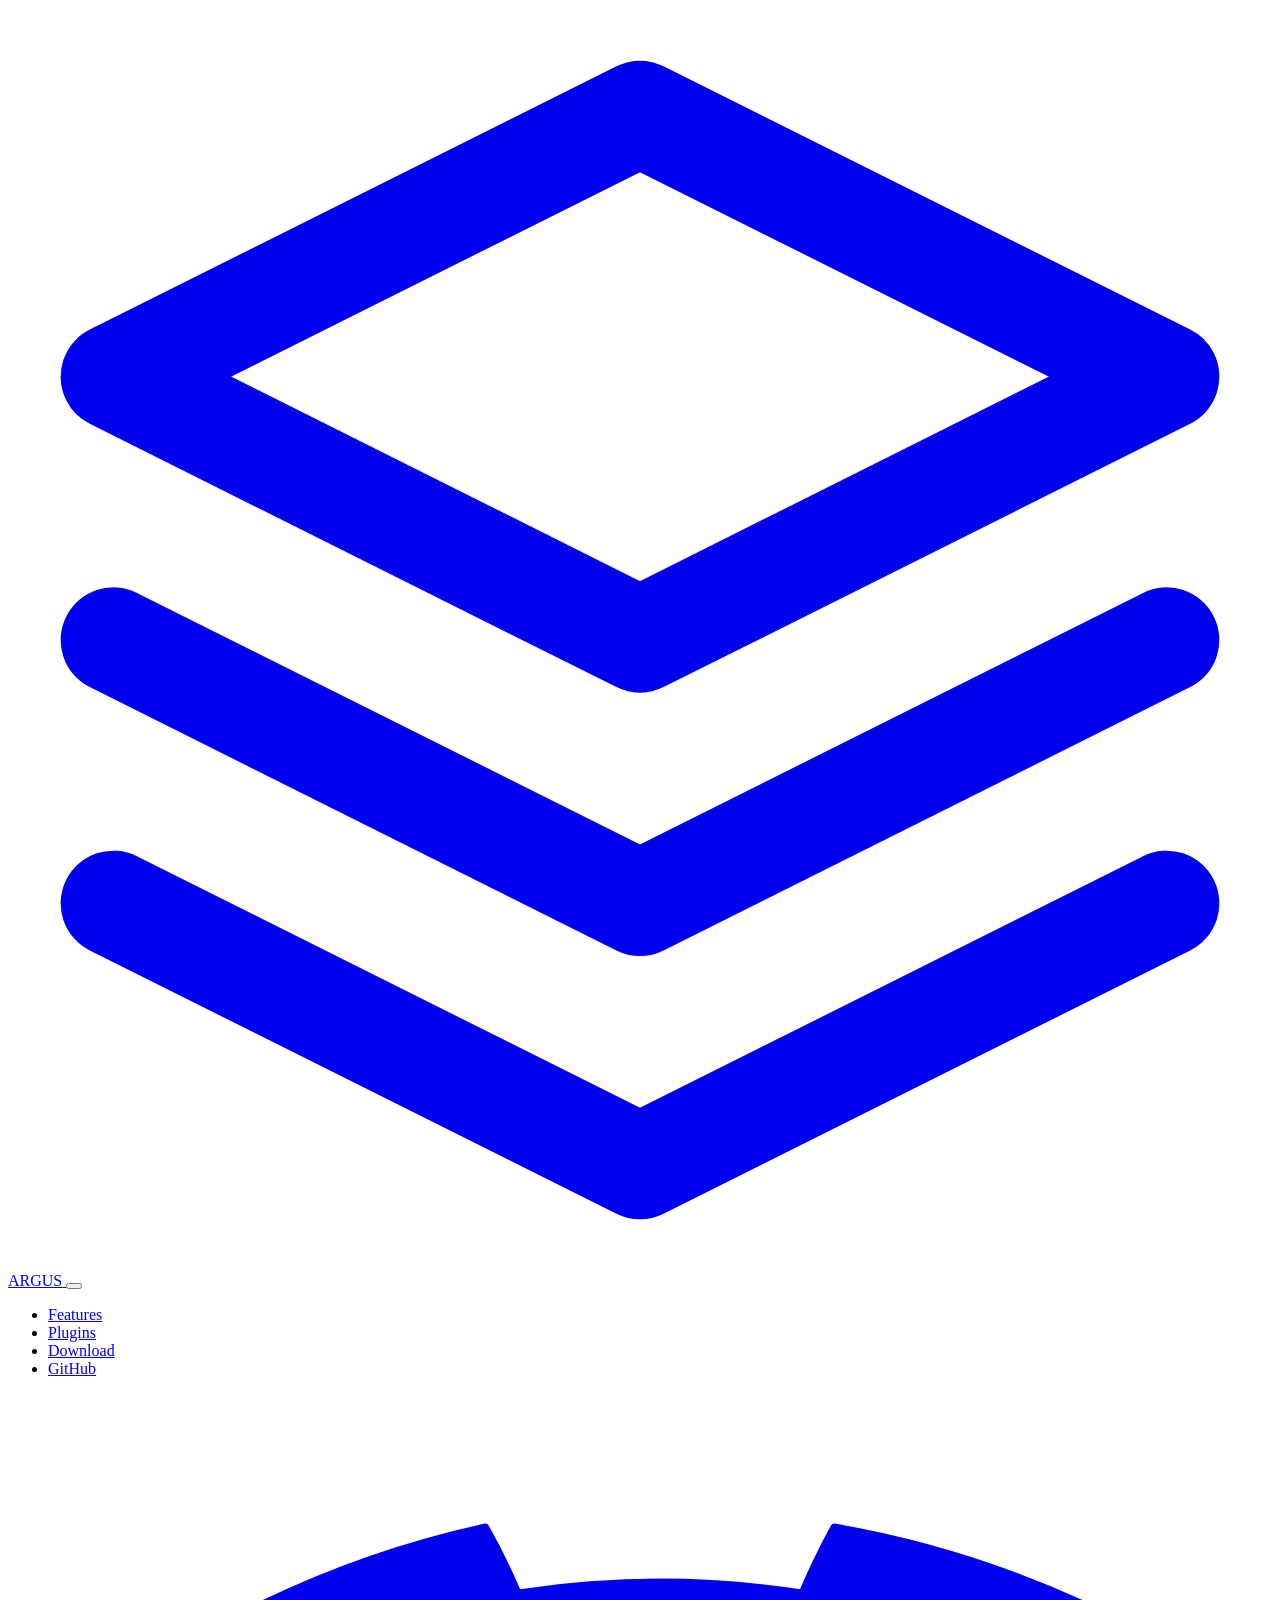
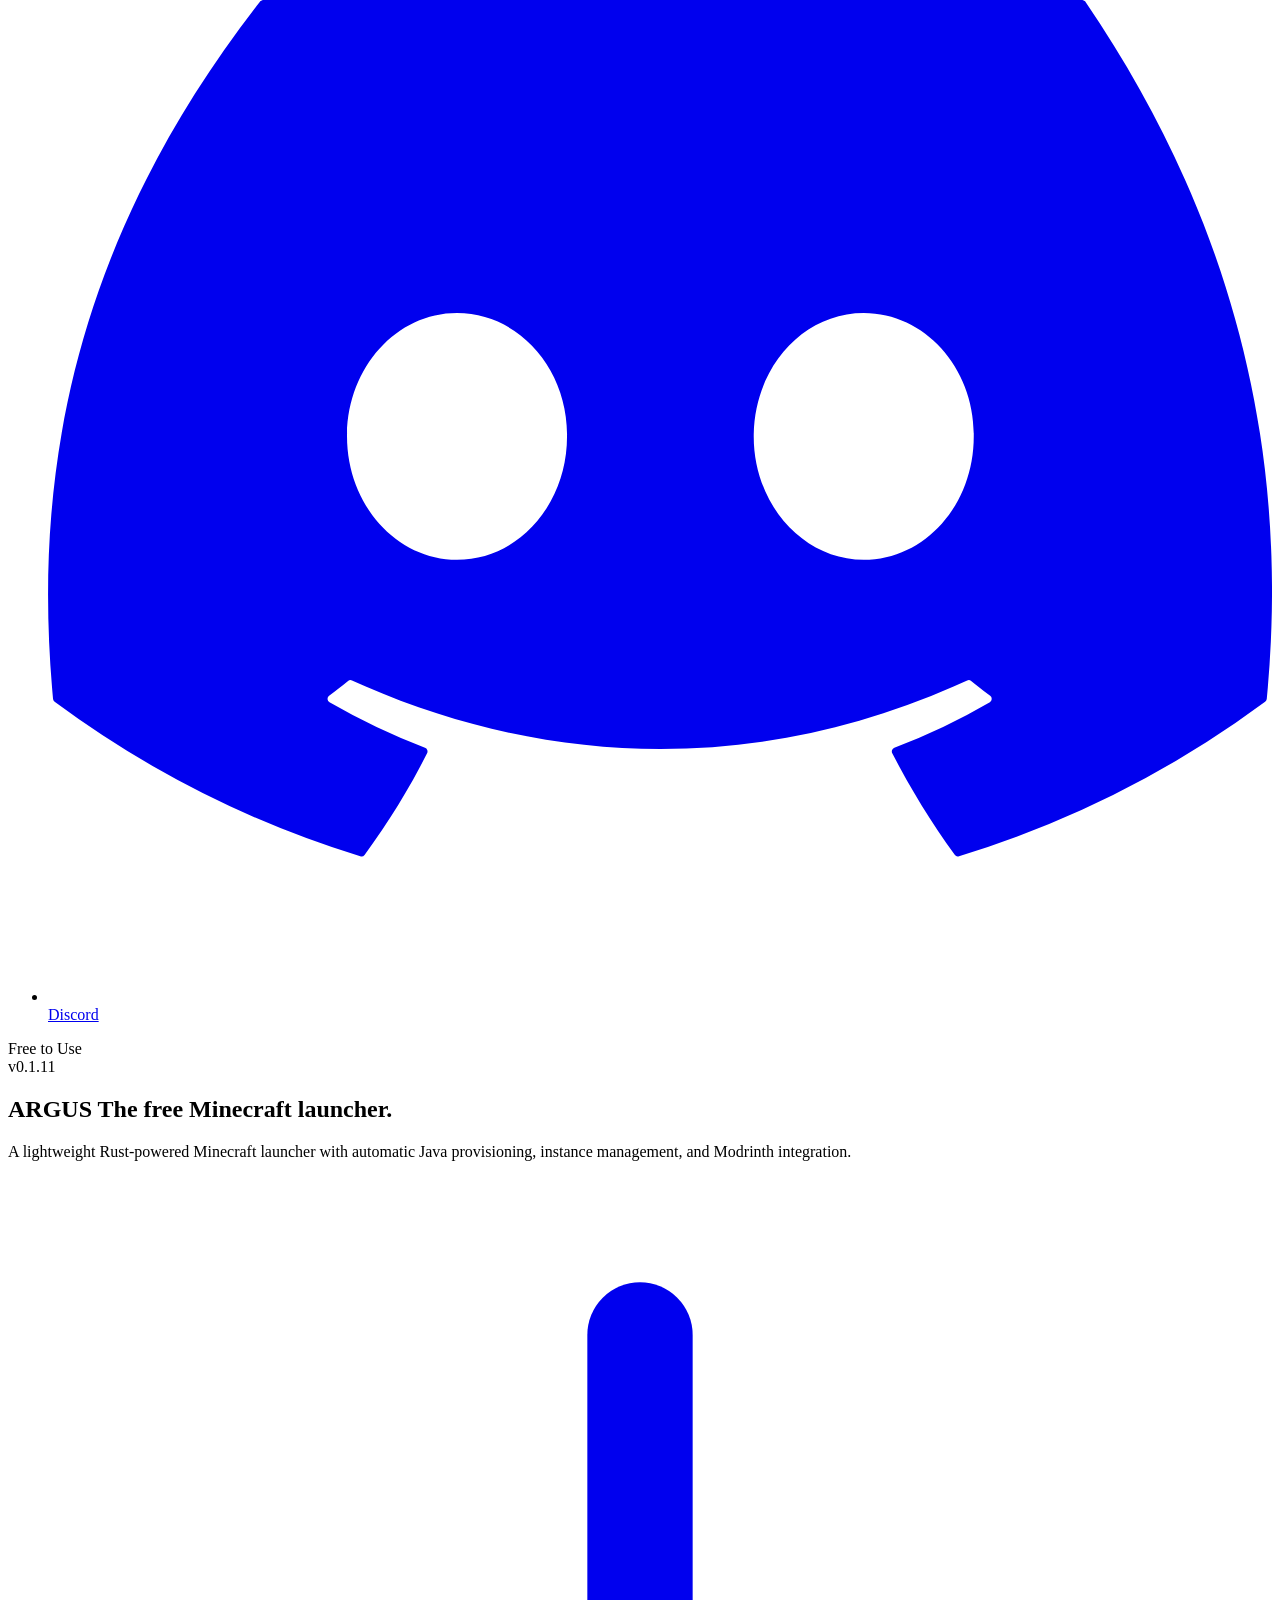
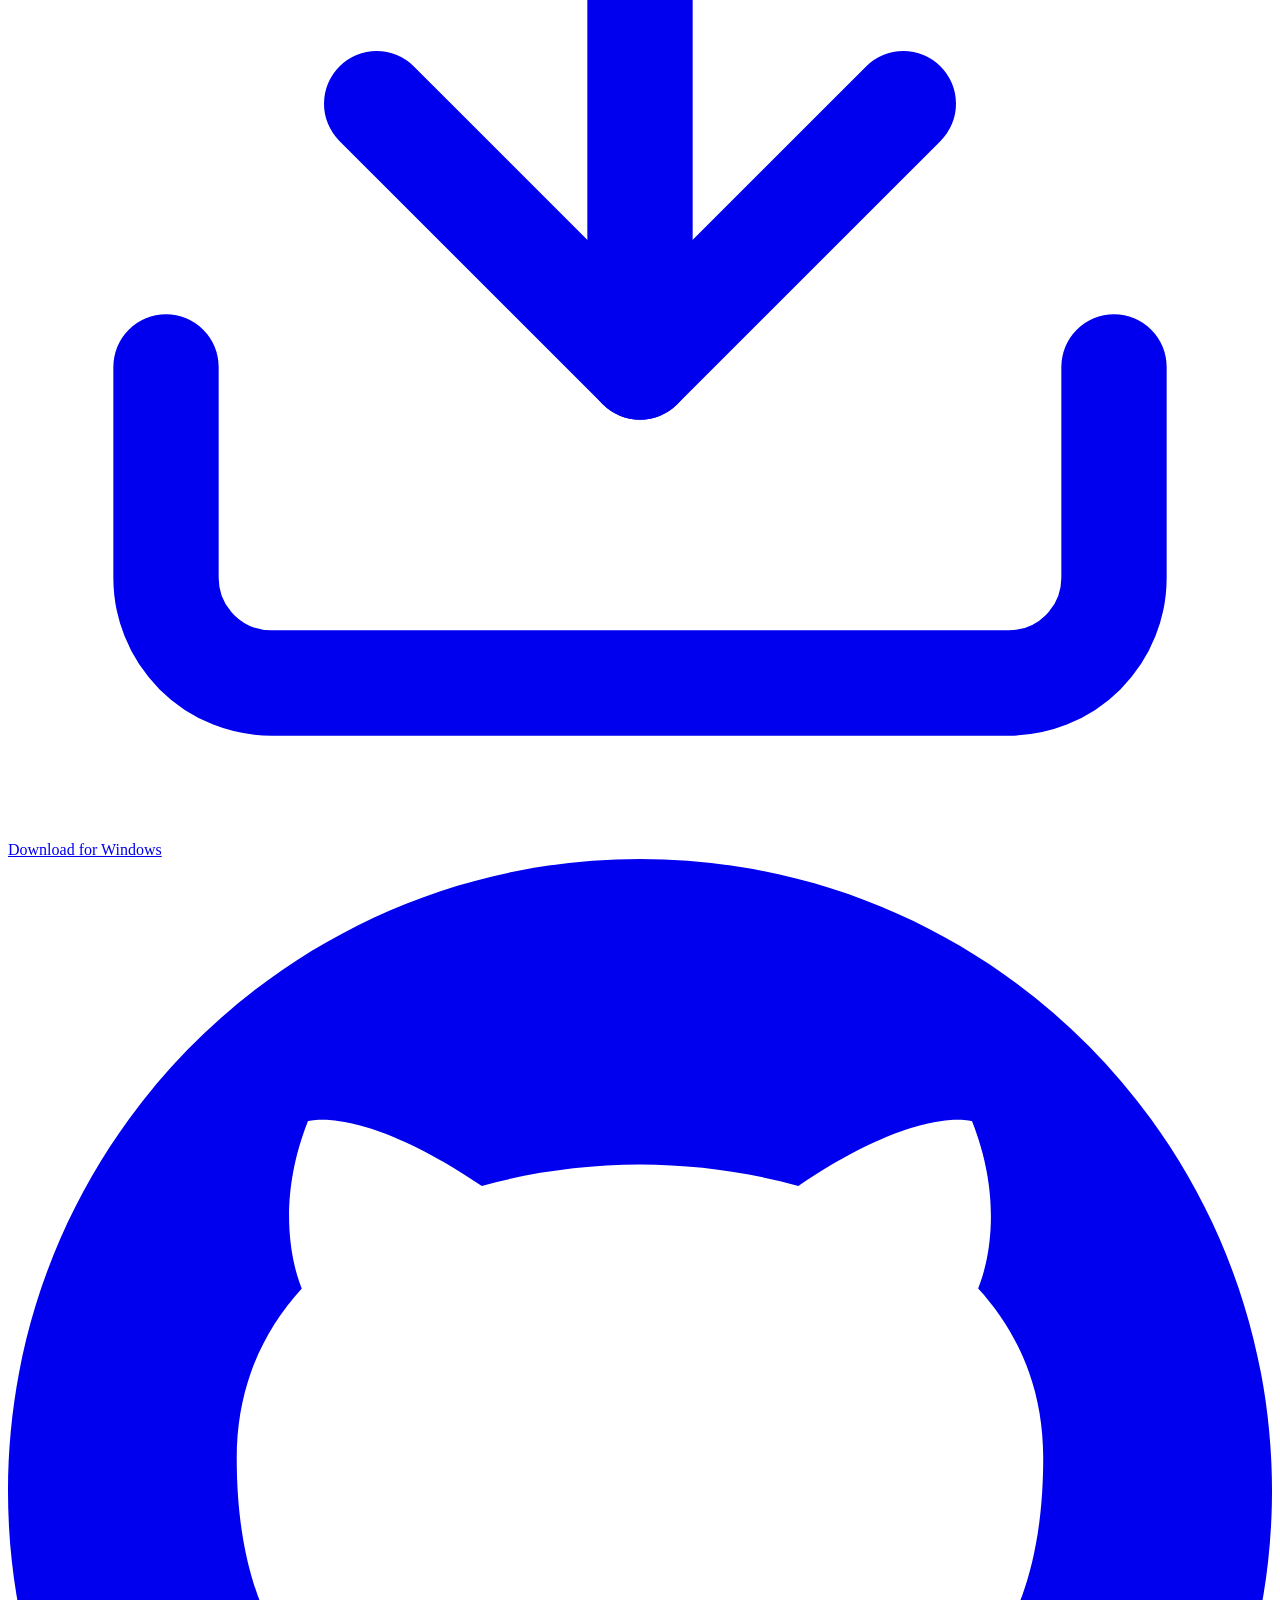
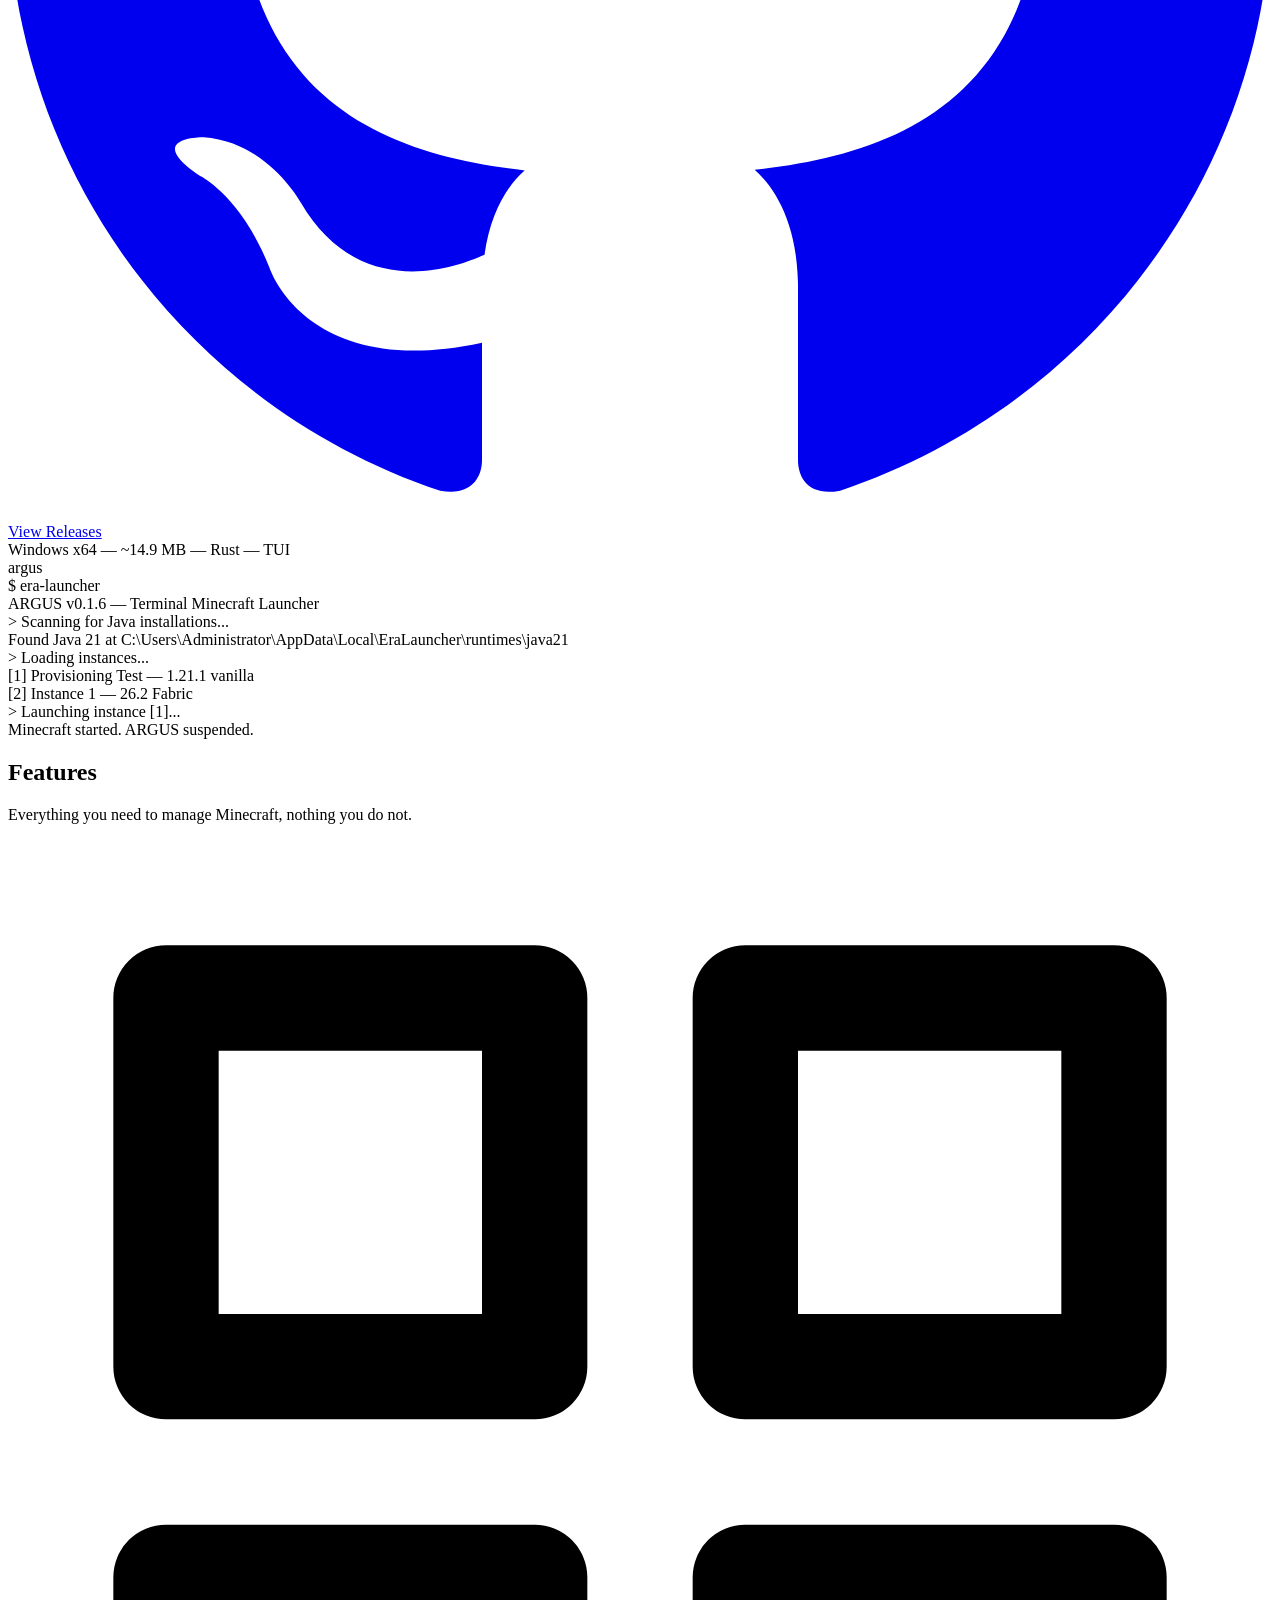
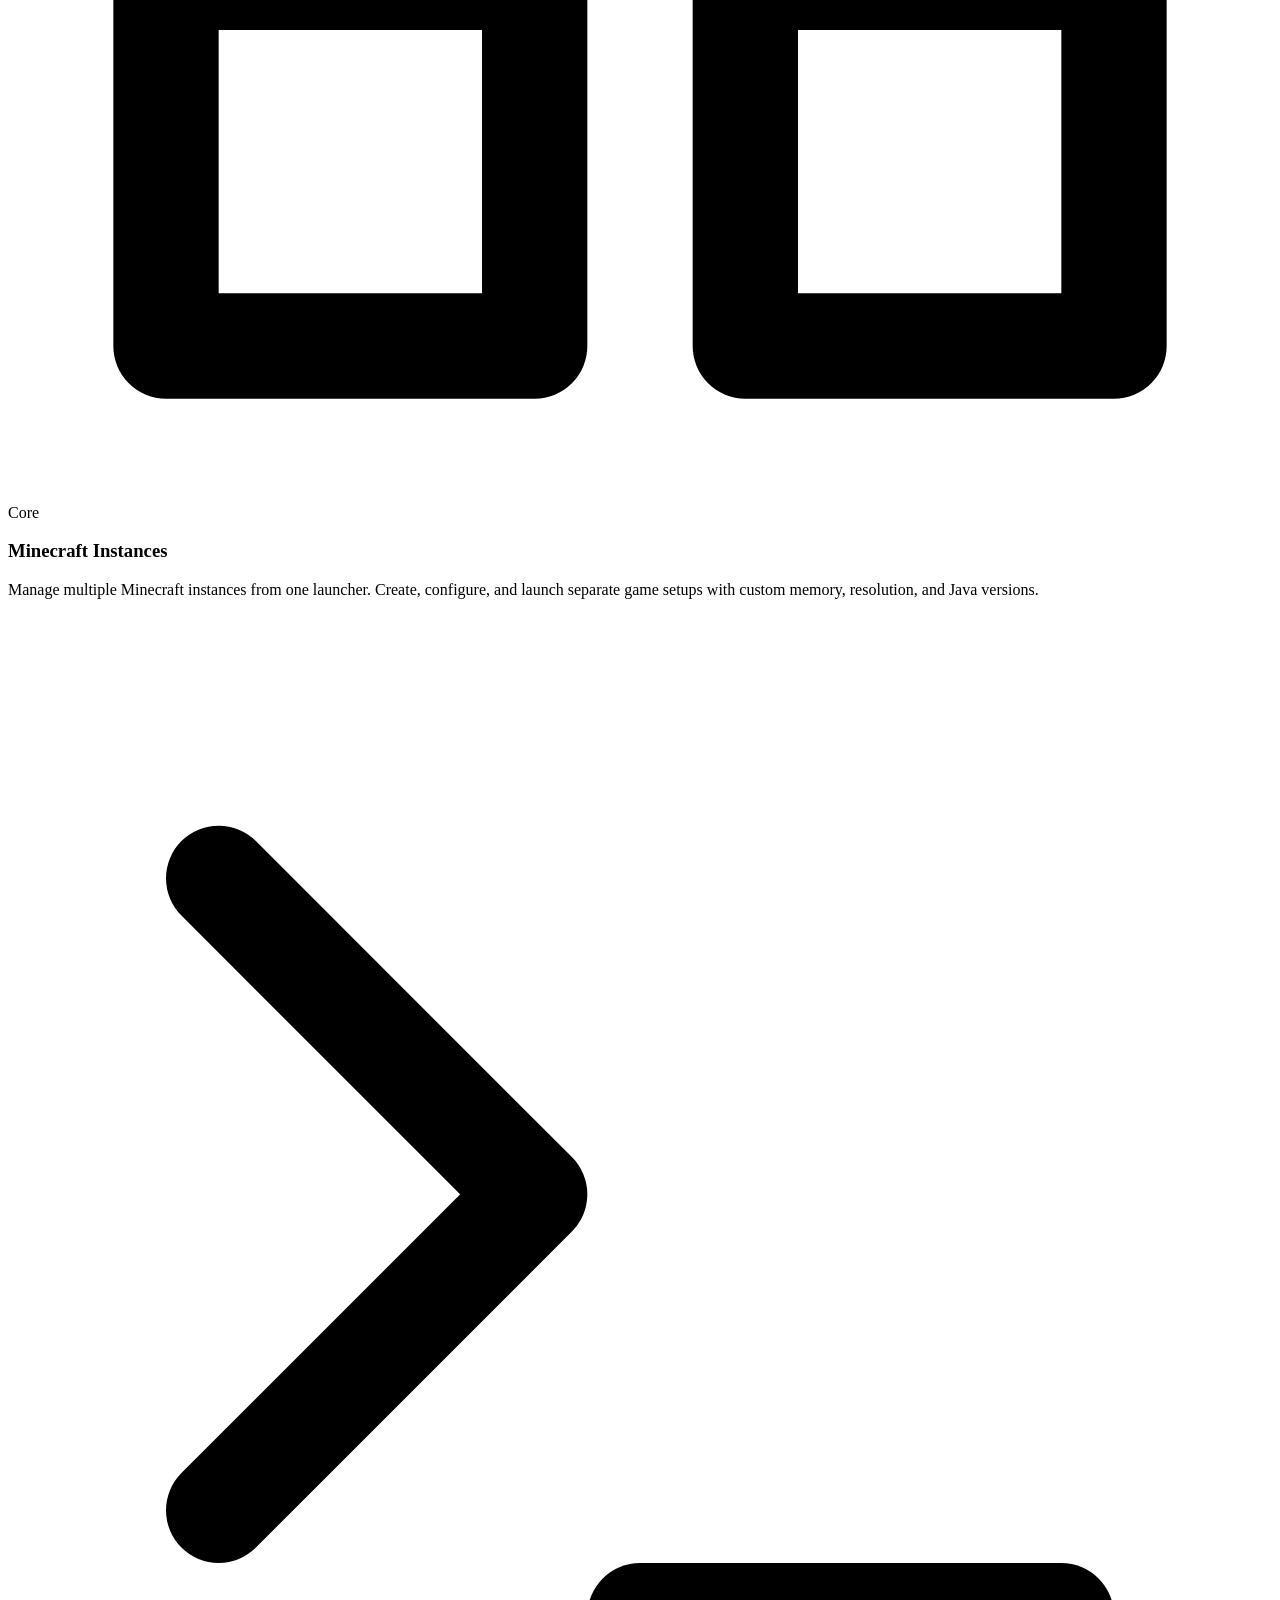
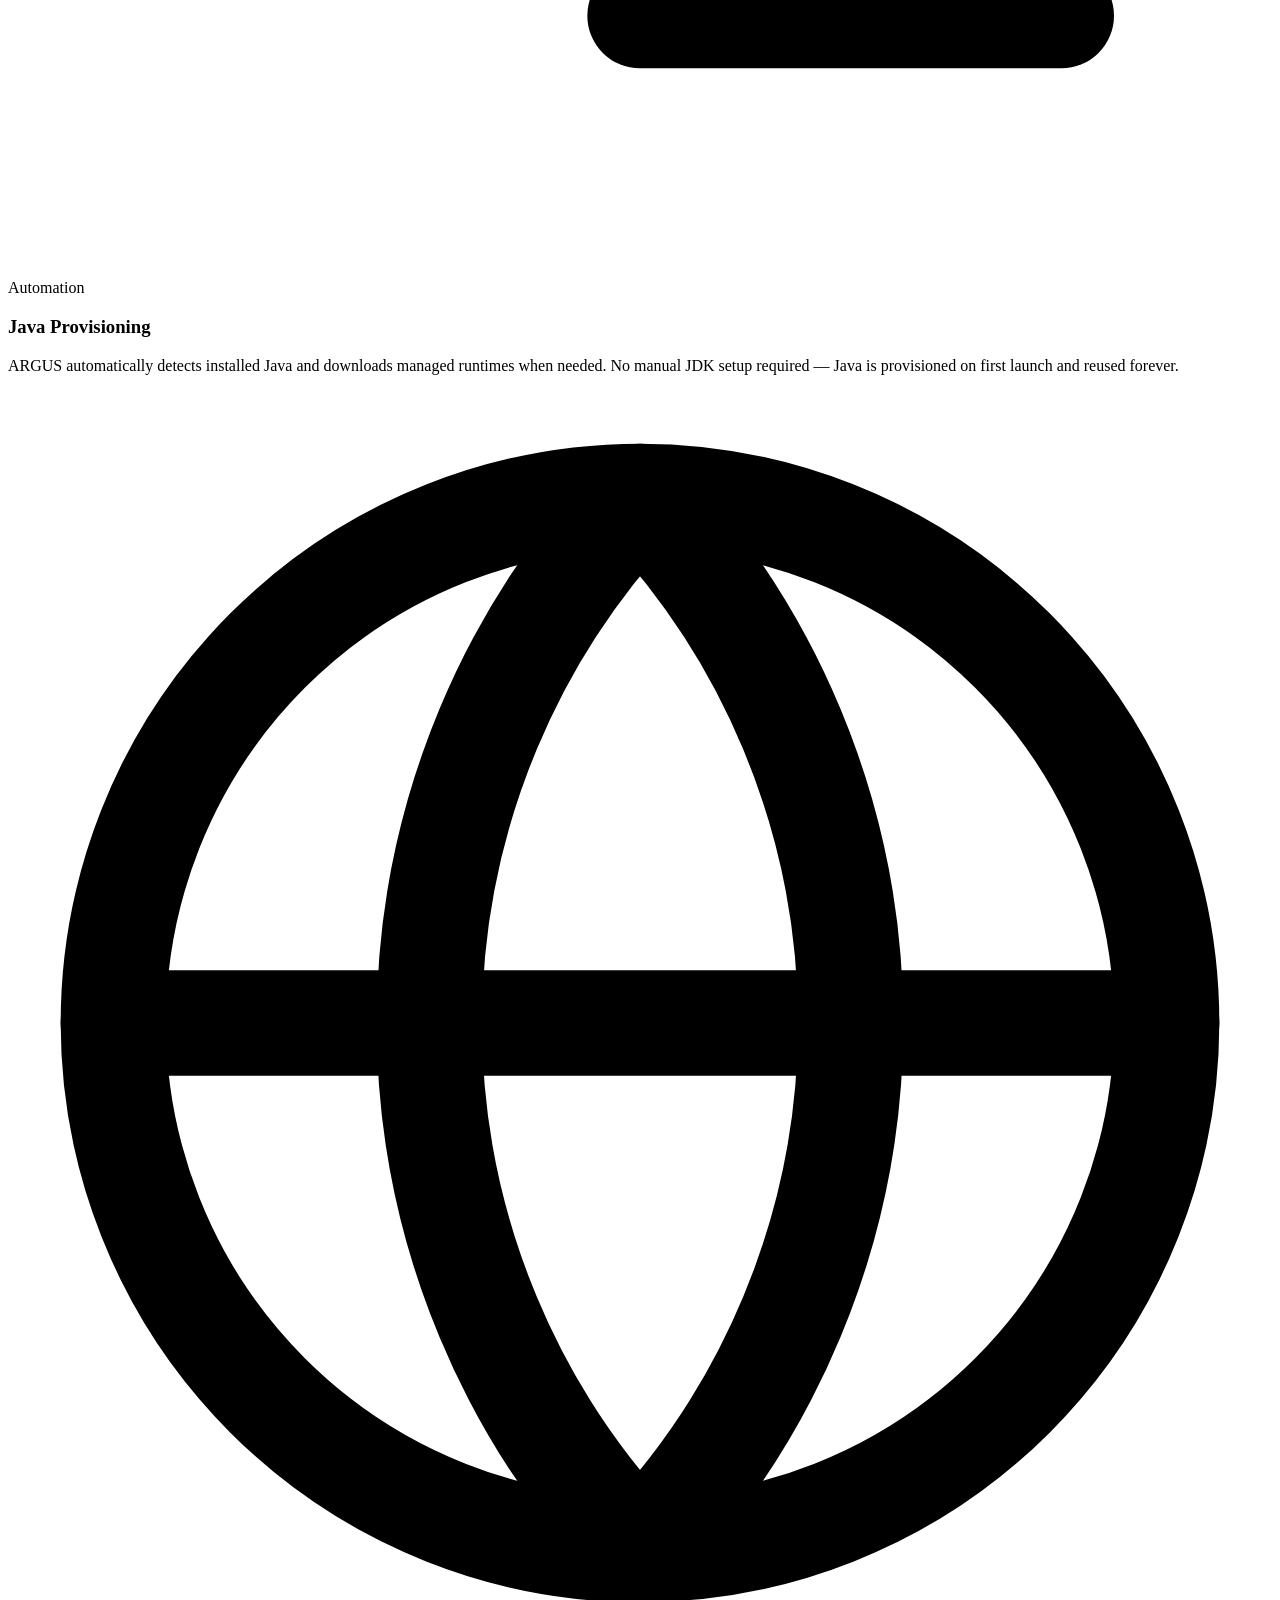
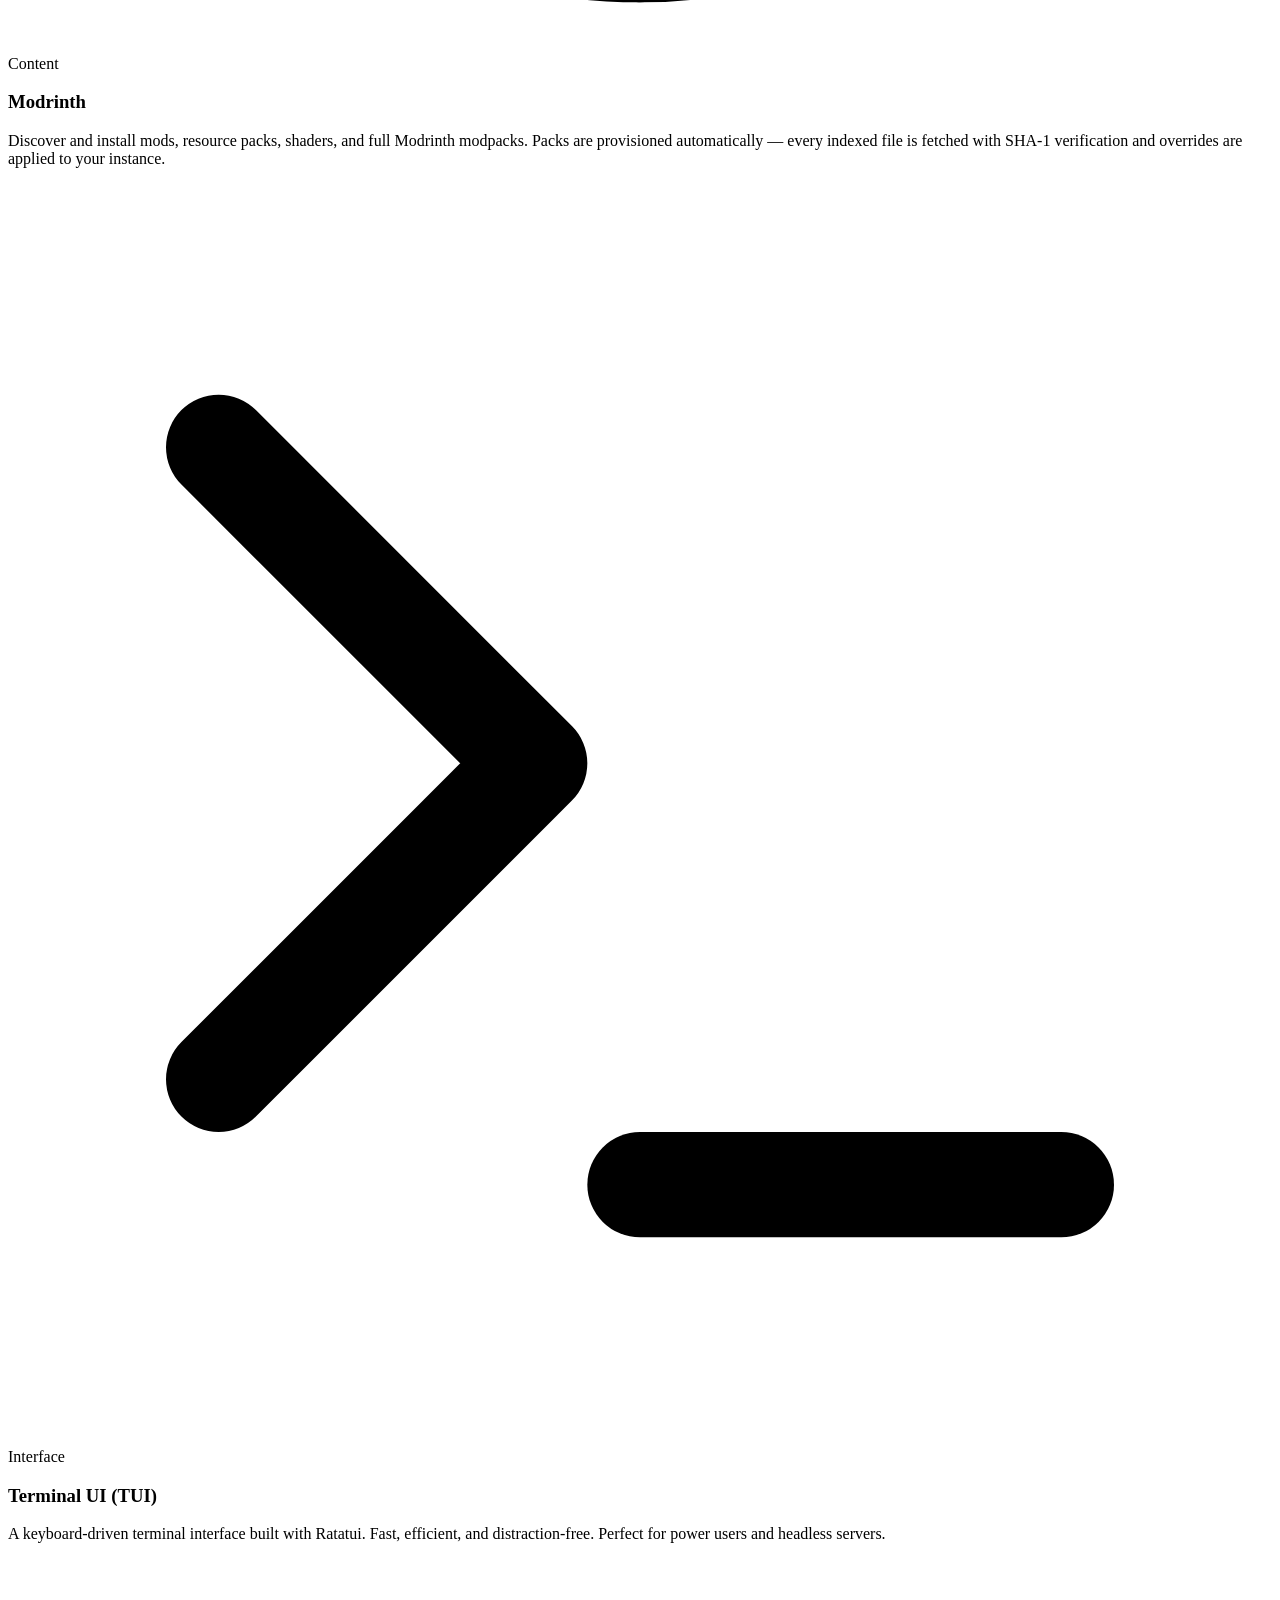
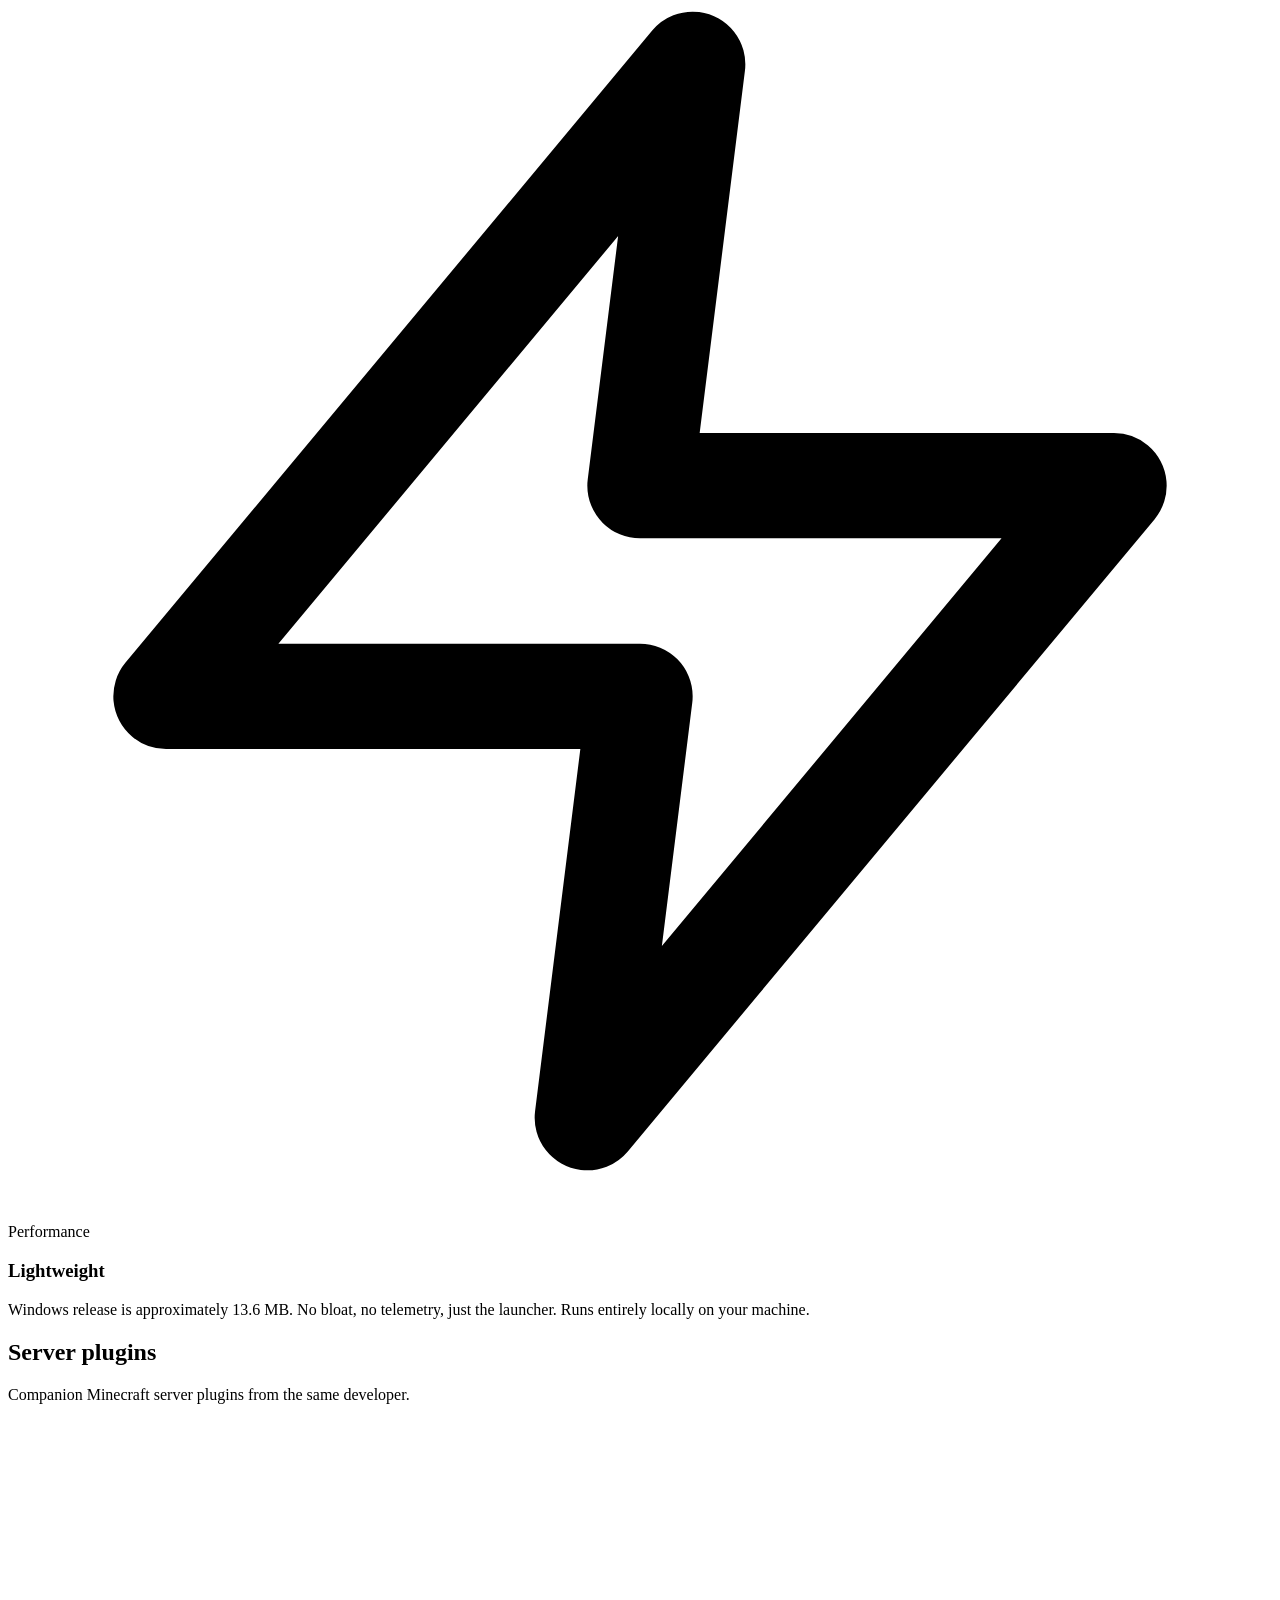
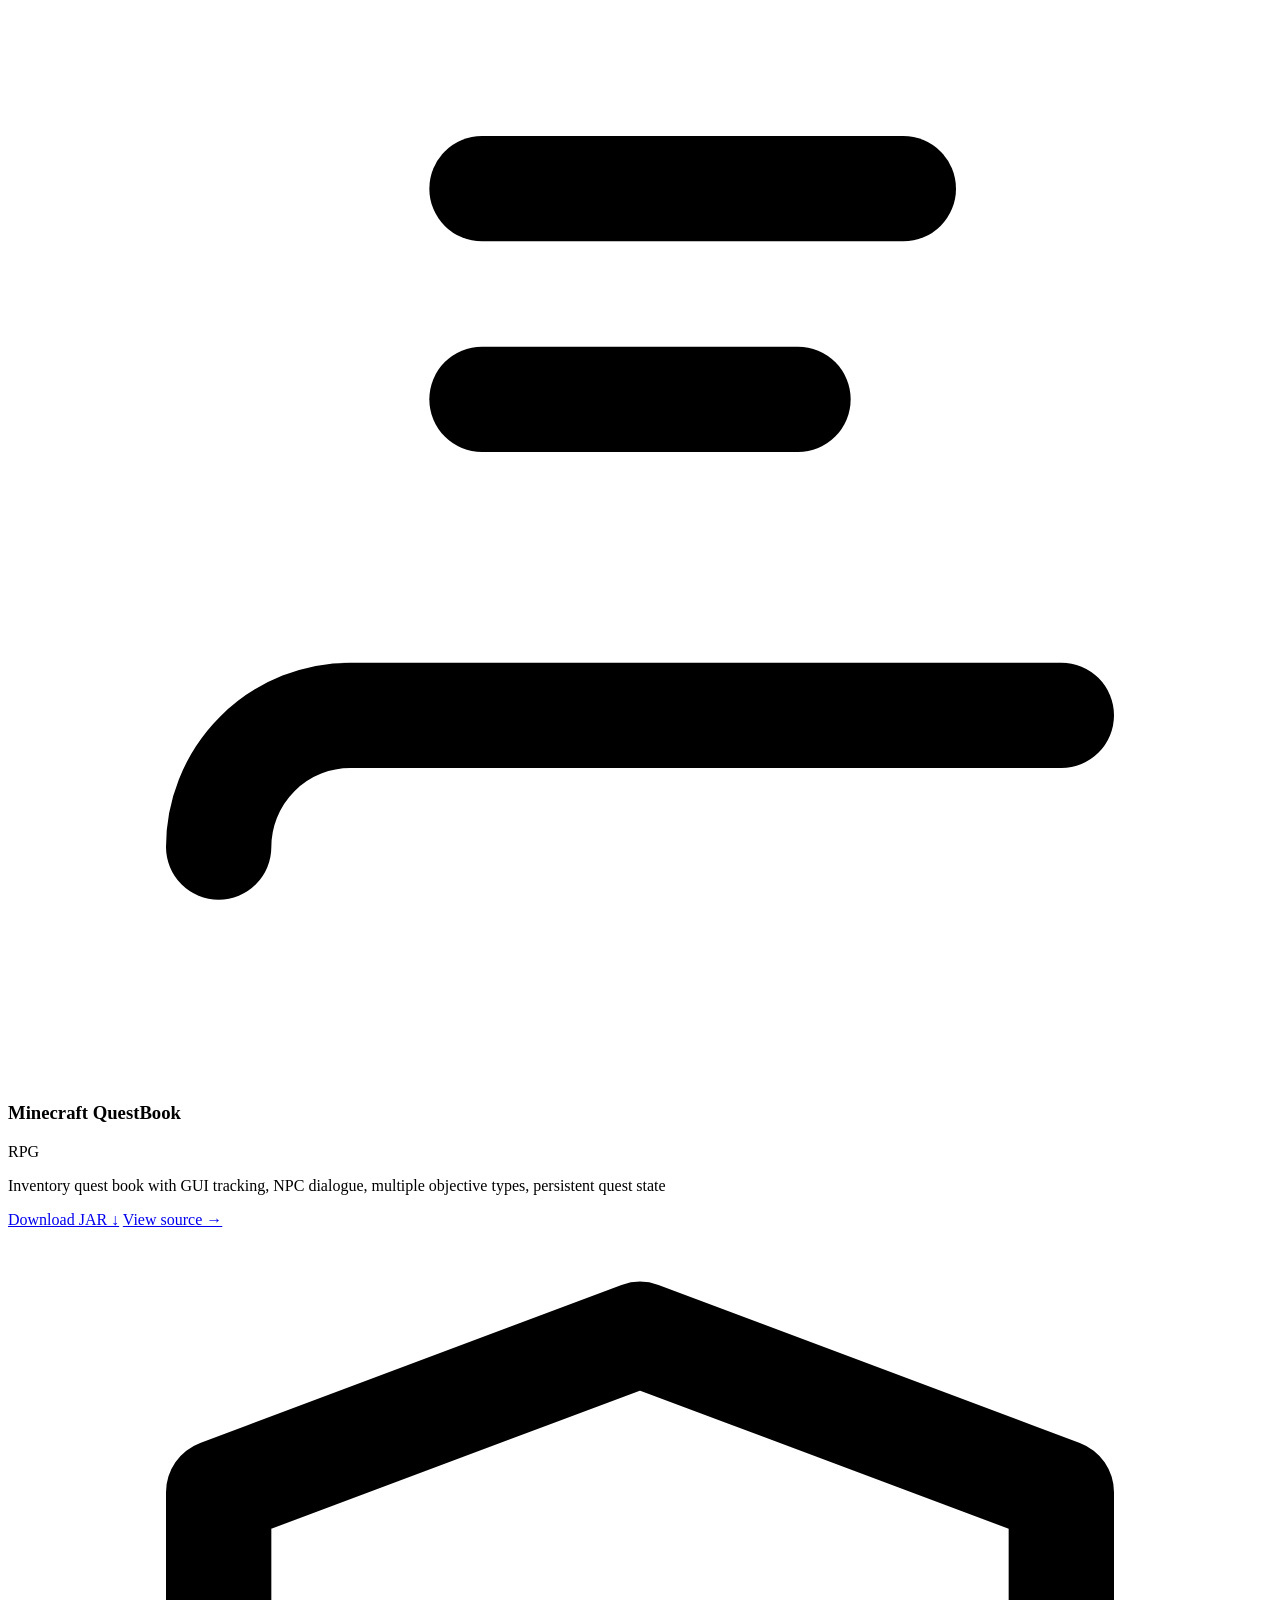
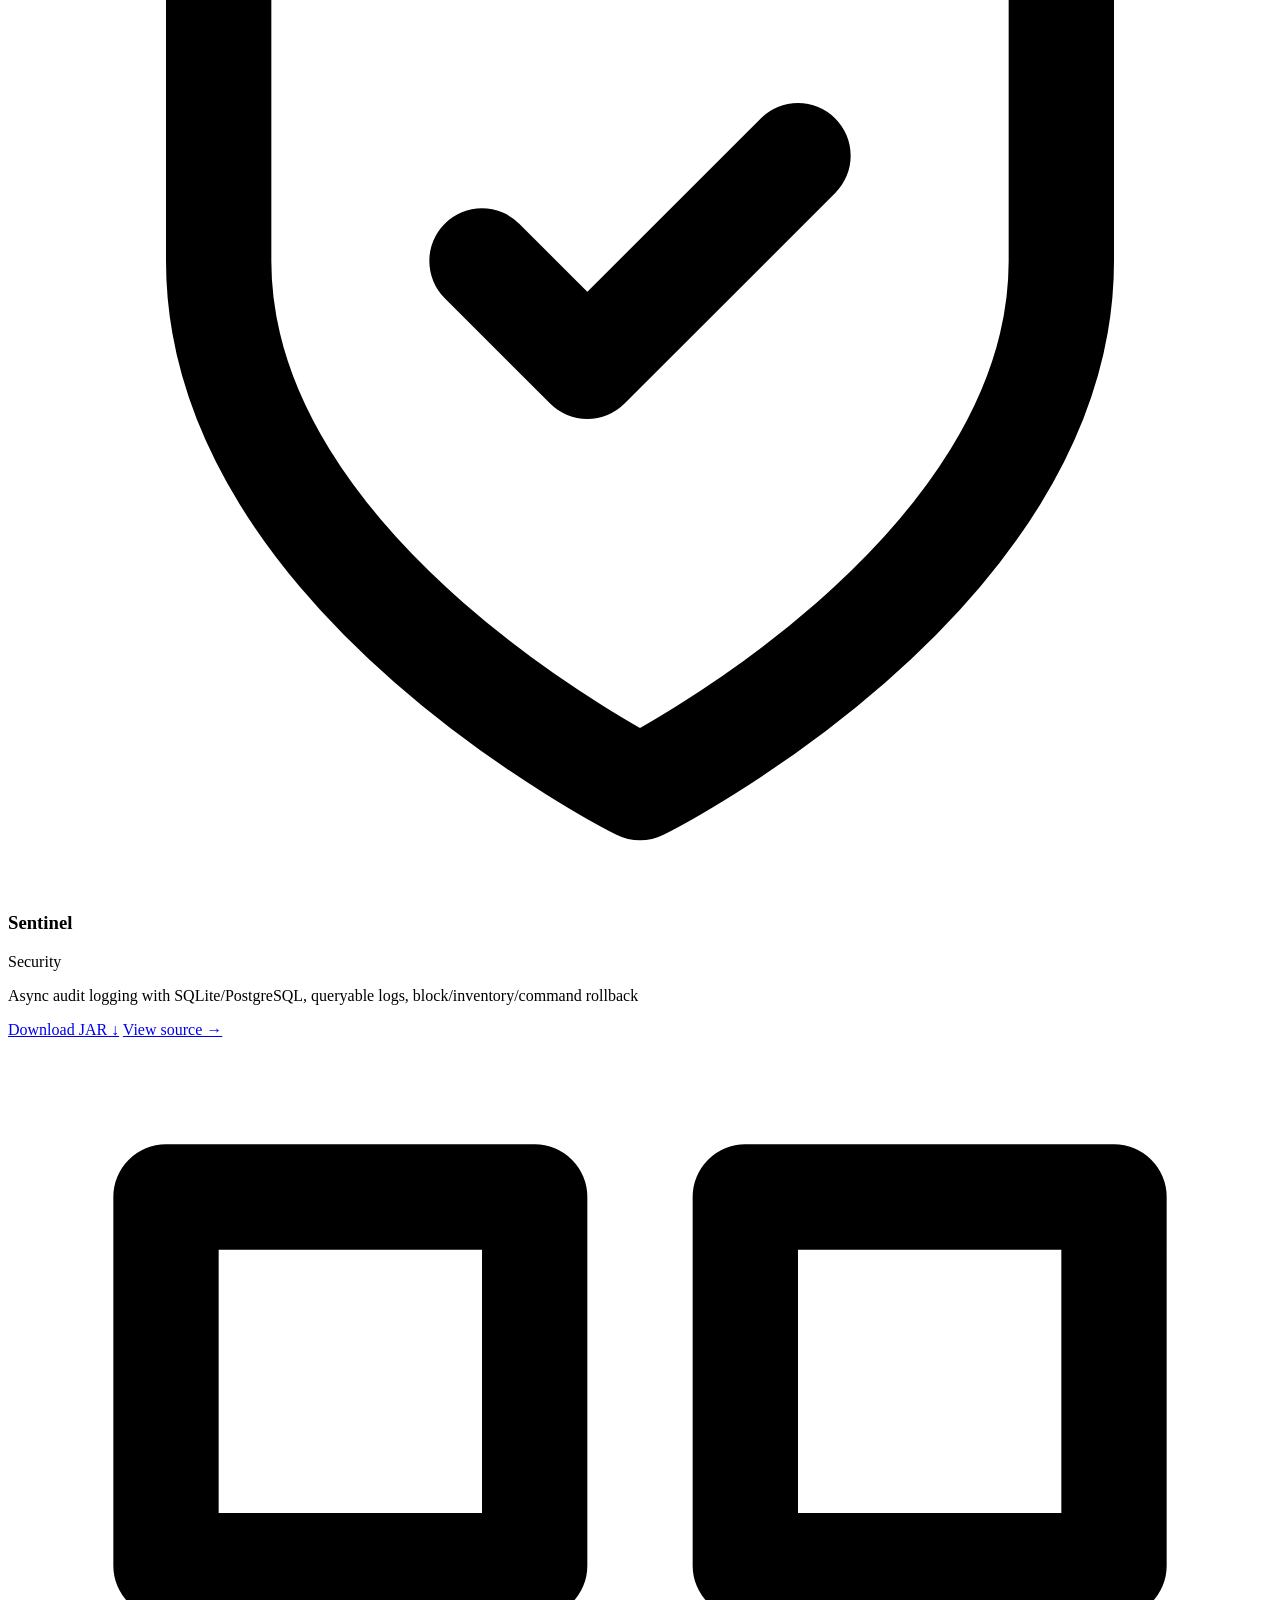
==== commit 4f2966c1: "build: era-launcher v0.1.11 with all fixes - Updated to v0.1.11 to fix self-update loop from v0.1.9 " ====
--- a/docs/index.html
+++ b/docs/index.html
@@ -198,7 +198,7 @@
 
           <div class="hero-badge hero-badge--version" data-version>
 
-            v0.1.8
+            v0.1.11
 
           </div>
 
@@ -311,7 +311,7 @@
 
 
 
-            <span class="hero-meta-item">~13.6 MB</span>
+            <span class="hero-meta-item">~14.9 MB</span>
 
 
 
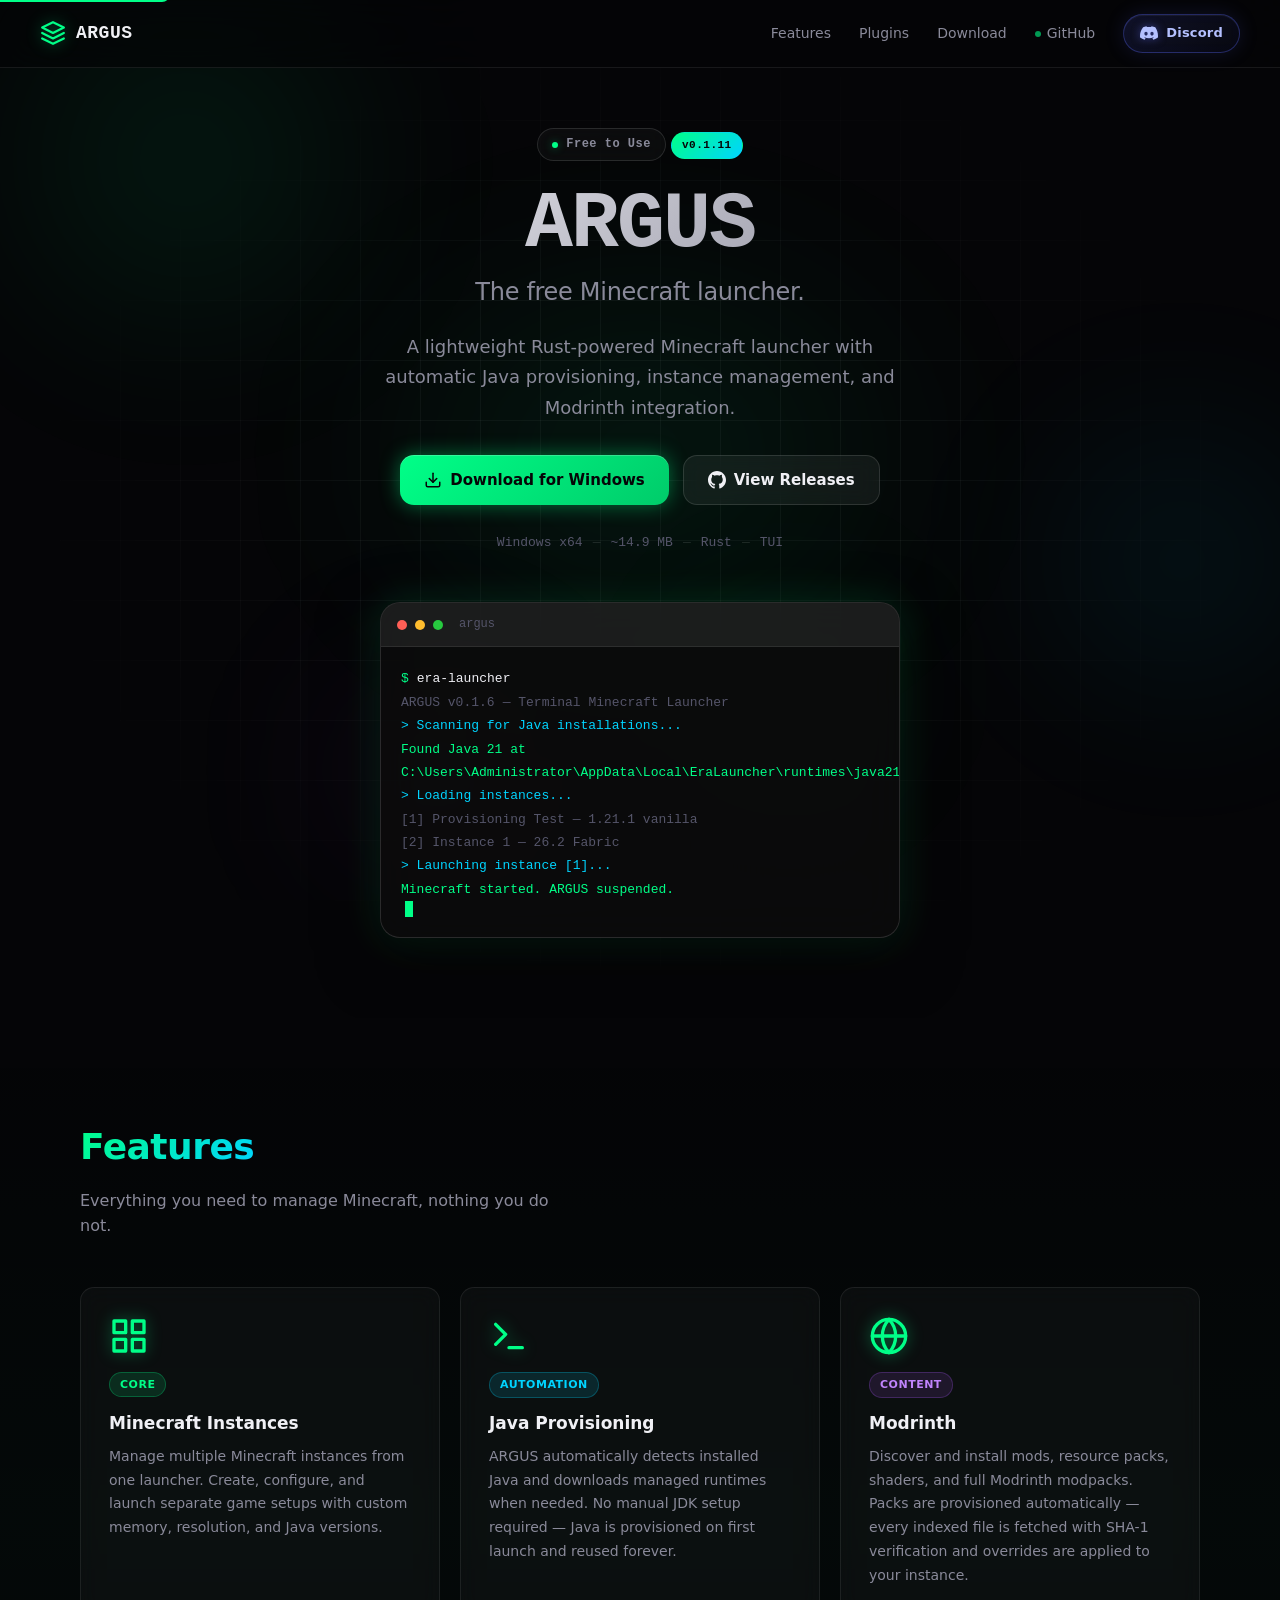
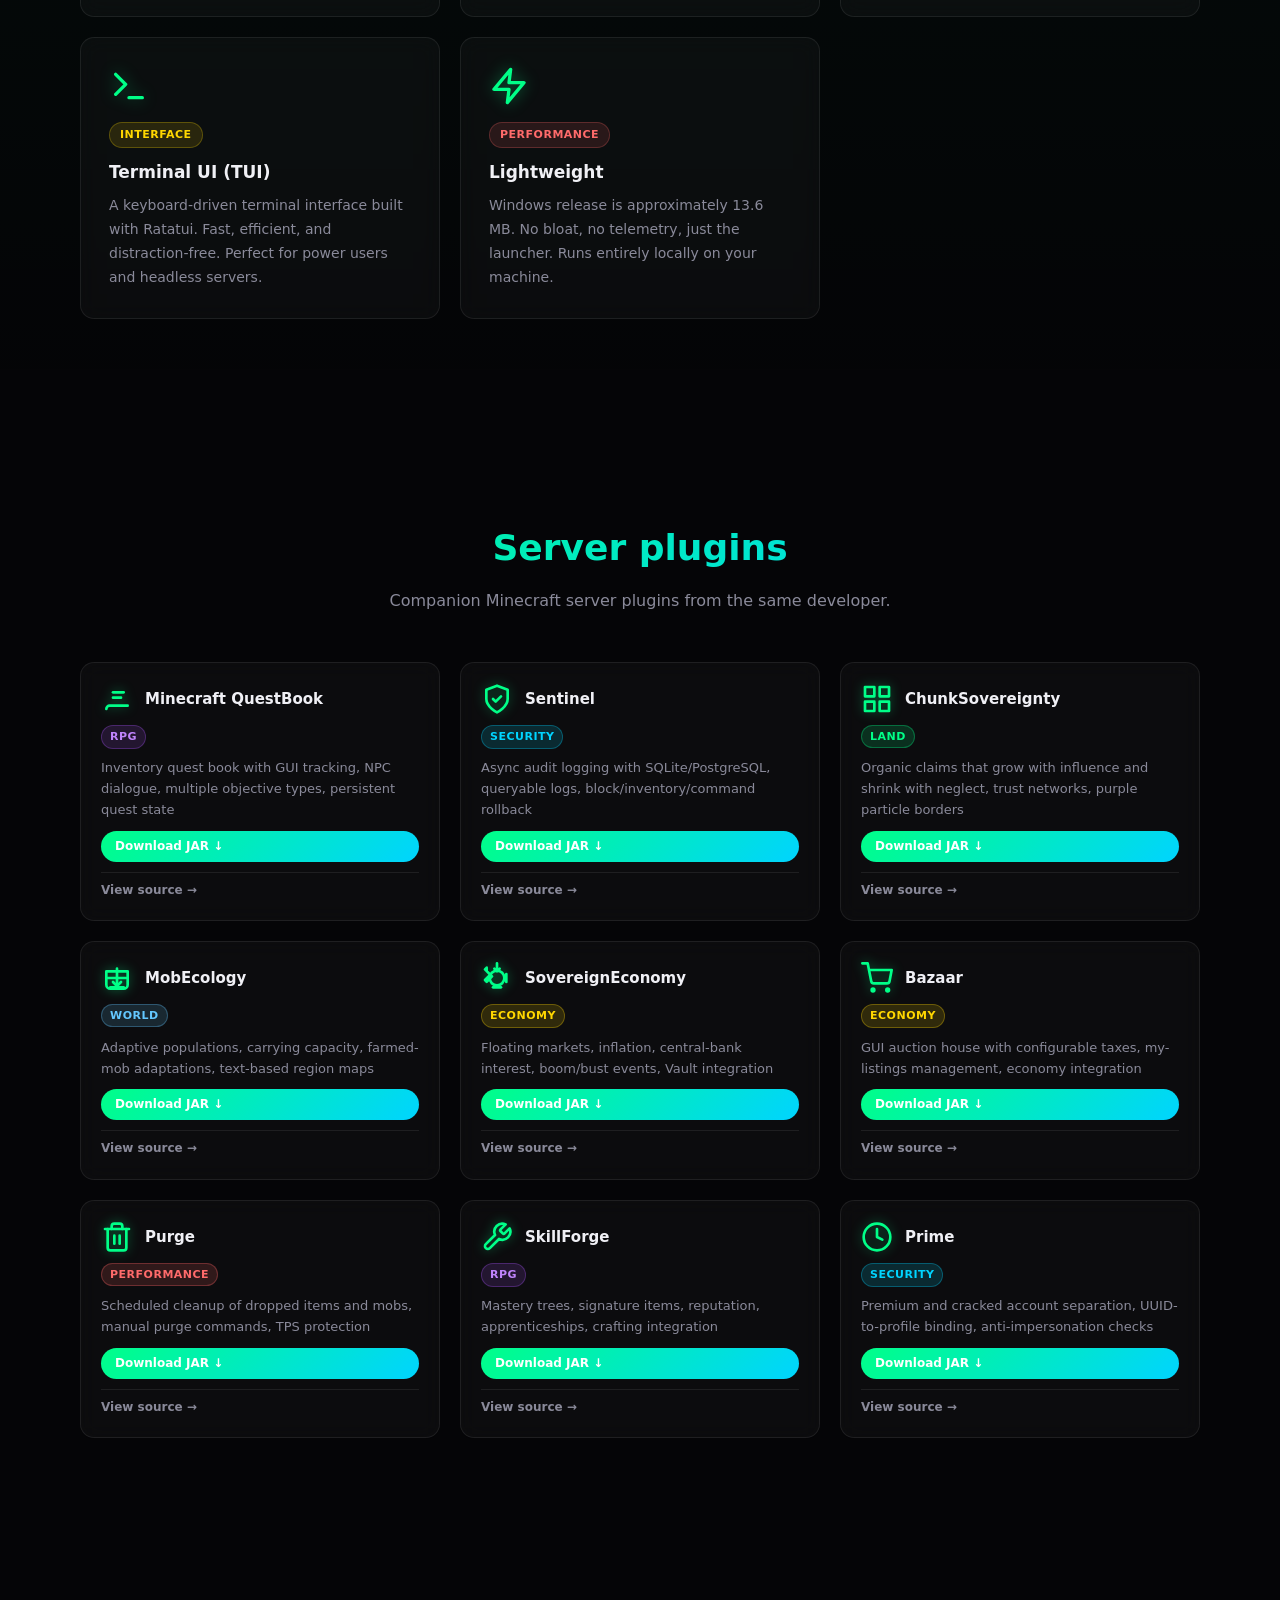
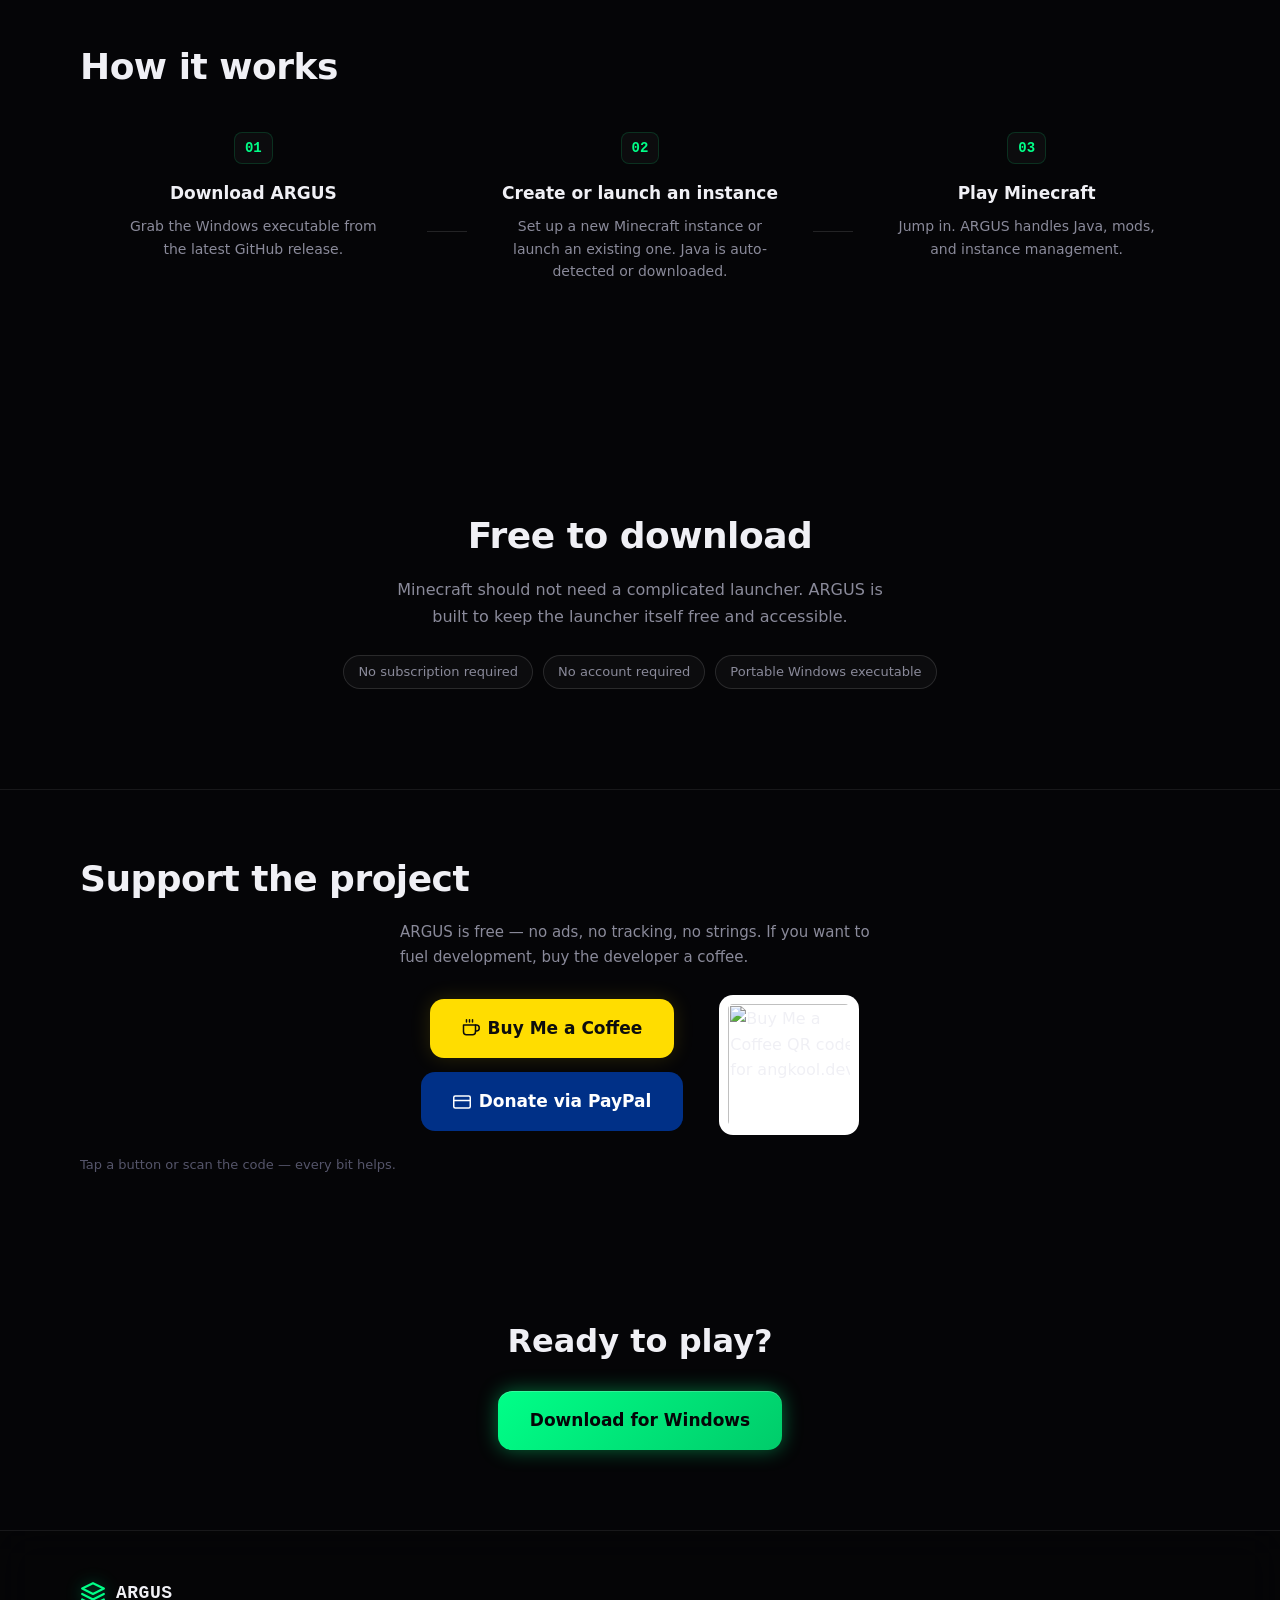
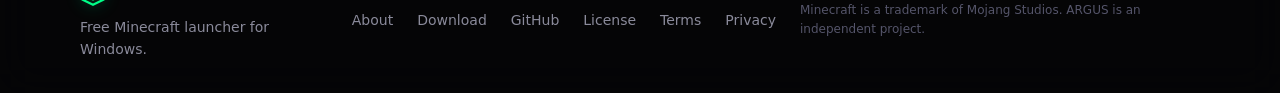
==== commit ce8a0ee3: "Add privacy, terms, license pages; improve download safety, footer, accessibility, SEO" ====
--- a/docs/index.html
+++ b/docs/index.html
@@ -34,6 +34,30 @@
 
 
 
+  <link rel="canonical" href="https://argus-launcher.pages.dev/" />
+
+
+
+  <meta property="og:title" content="ARGUS — The free Minecraft launcher" />
+
+
+
+  <meta property="og:description" content="ARGUS is a lightweight Rust-powered Minecraft launcher with automatic Java provisioning, instance management, and Modrinth integration." />
+
+
+
+  <meta property="og:type" content="website" />
+
+
+
+  <meta property="og:url" content="https://argus-launcher.pages.dev/" />
+
+
+
+  <meta property="og:site_name" content="ARGUS" />
+
+
+
 </head>
 
 
@@ -42,6 +66,9 @@
 
 
 
+  <a href="#main" class="skip-link">Skip to content</a>
+
+
   <nav class="navbar" aria-label="Main">
 
 
@@ -110,7 +137,7 @@
 
 
 
-      <li><a href="download" class="nav-link">Download</a></li>
+      <li><a href="download/" class="nav-link">Download</a></li>
 
 
 
@@ -231,7 +258,7 @@
 
 
 
-            <a href="download" data-download class="btn btn-primary">
+            <a href="download/" data-download class="btn btn-primary">
 
 
 
@@ -982,7 +1009,7 @@
 
 
 
-        <a href="download" data-download class="btn btn-primary btn-lg">Download for Windows</a>
+        <a href="download/" data-download class="btn btn-primary btn-lg">Download for Windows</a>
 
 
 
@@ -1054,23 +1081,35 @@
 
 
 
-      <div class="footer-links">
-
-
-
-        <a href="https://github.com/AngKool-Dev/argus-releases" target="_blank" rel="noopener noreferrer">GitHub</a>
-
-        <a href="https://discord.gg/67BSKR8p3A" target="_blank" rel="noopener noreferrer">Discord</a>
-
-        <a href="https://buymeacoffee.com/angkool.dev" target="_blank" rel="noopener noreferrer">Support</a>
-
-
-
-        <a href="download">Download</a>
-
-
-
-      </div>
+       <div class="footer-links">
+
+
+
+         <a href="./">About</a>
+
+
+
+         <a href="download/">Download</a>
+
+
+
+         <a href="https://github.com/AngKool-Dev/argus-releases" target="_blank" rel="noopener noreferrer">GitHub</a>
+
+
+
+         <a href="license/">License</a>
+
+
+
+         <a href="terms/">Terms</a>
+
+
+
+         <a href="privacy/">Privacy</a>
+
+
+
+       </div>
 
 
 
--- a/docs/css/style.css
+++ b/docs/css/style.css
@@ -0,0 +1,1704 @@
+/* ============================================
+   ARGUS — Liquid Glass Theme
+   ============================================ */
+
+:root {
+  --bg-root: #050507;
+  --bg-surface: rgba(255, 255, 255, 0.03);
+  --bg-elevated: rgba(255, 255, 255, 0.06);
+  --bg-inset: rgba(0, 0, 0, 0.25);
+  --border-subtle: rgba(255, 255, 255, 0.08);
+  --border-default: rgba(255, 255, 255, 0.12);
+  --border-strong: rgba(255, 255, 255, 0.2);
+  --text-primary: #f0f0f5;
+  --text-secondary: #8a8a9a;
+  --text-muted: #55556a;
+  --accent-primary: #00ff88;
+  --accent-secondary: #00d4ff;
+  --accent-tertiary: #a855f7;
+  --accent-dim: rgba(0, 255, 136, 0.15);
+  --accent-glow: rgba(0, 255, 136, 0.4);
+  --font-mono: 'JetBrains Mono', 'Fira Code', 'Cascadia Code', 'Consolas', monospace;
+  --font-sans: 'Inter', system-ui, -apple-system, BlinkMacSystemFont, 'Segoe UI', Roboto, sans-serif;
+  --radius-sm: 8px;
+  --radius-md: 14px;
+  --radius-lg: 20px;
+  --radius-xl: 28px;
+  --max-width: 1200px;
+  --nav-height: 68px;
+}
+
+*, *::before, *::after {
+  box-sizing: border-box;
+  margin: 0;
+  padding: 0;
+}
+
+html {
+  scroll-behavior: smooth;
+  -webkit-text-size-adjust: 100%;
+}
+
+body {
+  background: var(--bg-root);
+  color: var(--text-primary);
+  font-family: var(--font-sans);
+  line-height: 1.6;
+  min-height: 100vh;
+  overflow-x: hidden;
+  -webkit-font-smoothing: antialiased;
+  -moz-osx-font-smoothing: grayscale;
+}
+
+a {
+  color: inherit;
+  text-decoration: none;
+}
+
+img, svg {
+  display: block;
+  max-width: 100%;
+}
+
+ul {
+  list-style: none;
+}
+
+.container {
+  width: 100%;
+  max-width: var(--max-width);
+  margin: 0 auto;
+  padding: 0 24px;
+}
+
+@media (min-width: 768px) {
+  .container {
+    padding: 0 40px;
+  }
+}
+
+/* ============================================
+   Animated Liquid Background
+   ============================================ */
+.liquid-bg {
+  position: fixed;
+  inset: 0;
+  z-index: -1;
+  overflow: hidden;
+  pointer-events: none;
+}
+
+.liquid-orb {
+  position: absolute;
+  border-radius: 50%;
+  filter: blur(80px);
+  opacity: 0.5;
+  animation: float 20s ease-in-out infinite;
+}
+
+.liquid-orb--1 {
+  width: 500px;
+  height: 500px;
+  background: radial-gradient(circle, rgba(0, 255, 136, 0.2) 0%, transparent 70%);
+  top: -10%;
+  left: -5%;
+  animation-delay: 0s;
+}
+
+.liquid-orb--2 {
+  width: 400px;
+  height: 400px;
+  background: radial-gradient(circle, rgba(0, 212, 255, 0.18) 0%, transparent 70%);
+  top: 40%;
+  right: -8%;
+  animation-delay: -7s;
+}
+
+.liquid-orb--3 {
+  width: 350px;
+  height: 350px;
+  background: radial-gradient(circle, rgba(168, 85, 247, 0.15) 0%, transparent 70%);
+  bottom: -5%;
+  left: 20%;
+  animation-delay: -14s;
+}
+
+.liquid-orb--4 {
+  width: 300px;
+  height: 300px;
+  background: radial-gradient(circle, rgba(0, 255, 136, 0.12) 0%, transparent 70%);
+  top: 60%;
+  left: 50%;
+  animation-delay: -5s;
+}
+
+@keyframes float {
+  0%, 100% { transform: translate(0, 0) scale(1); }
+  25% { transform: translate(60px, -40px) scale(1.1); }
+  50% { transform: translate(-20px, 30px) scale(0.95); }
+  75% { transform: translate(-50px, -20px) scale(1.05); }
+}
+
+/* ============================================
+   Navbar
+   ============================================ */
+.navbar {
+  position: fixed;
+  top: 0;
+  left: 0;
+  right: 0;
+  z-index: 100;
+  height: var(--nav-height);
+  background: rgba(5, 5, 7, 0.7);
+  backdrop-filter: blur(20px) saturate(180%);
+  -webkit-backdrop-filter: blur(20px) saturate(180%);
+  border-bottom: 1px solid var(--border-subtle);
+  display: flex;
+  align-items: center;
+  justify-content: space-between;
+  padding: 0 24px;
+  gap: 32px;
+}
+
+@media (min-width: 768px) {
+  .navbar {
+    padding: 0 40px;
+  }
+}
+
+.nav-logo {
+  display: inline-flex;
+  align-items: center;
+  gap: 10px;
+  color: var(--text-primary);
+  font-weight: 700;
+  font-size: 18px;
+  letter-spacing: 0.5px;
+  z-index: 101;
+}
+
+.logo-icon {
+  width: 26px;
+  height: 26px;
+  color: var(--accent-primary);
+  filter: drop-shadow(0 0 8px var(--accent-glow));
+}
+
+.logo-text {
+  font-family: var(--font-mono);
+}
+
+.nav-menu {
+  display: flex;
+  align-items: center;
+  gap: 28px;
+}
+
+.nav-link {
+  font-size: 14px;
+  font-weight: 500;
+  color: var(--text-secondary);
+  transition: color 0.2s ease;
+  position: relative;
+}
+
+.nav-link:hover,
+.nav-link:focus {
+  color: var(--text-primary);
+  outline: none;
+}
+
+.nav-link:focus-visible {
+  outline: 2px solid var(--accent-primary);
+  outline-offset: 3px;
+  border-radius: 4px;
+}
+
+.nav-link::after {
+  content: '';
+  position: absolute;
+  bottom: -4px;
+  left: 0;
+  width: 0;
+  height: 2px;
+  background: linear-gradient(90deg, var(--accent-primary), var(--accent-secondary));
+  transition: width 0.25s ease;
+}
+
+.nav-link:hover::after,
+.nav-link:focus::after {
+  width: 100%;
+}
+
+.nav-link--external::before {
+  content: '';
+  display: inline-block;
+  width: 6px;
+  height: 6px;
+  margin-right: 6px;
+  border-radius: 50%;
+  background: var(--accent-primary);
+  opacity: 0.6;
+  vertical-align: middle;
+}
+
+.nav-link--discord {
+  display: inline-flex;
+  align-items: center;
+  gap: 8px;
+  padding: 8px 16px;
+  border-radius: 999px;
+  background: linear-gradient(135deg, rgba(88, 101, 242, 0.15), rgba(88, 101, 242, 0.05));
+  border: 1px solid rgba(88, 101, 242, 0.35);
+  color: #b4c0ff;
+  font-weight: 600;
+  font-size: 13px;
+  letter-spacing: 0.2px;
+  backdrop-filter: blur(10px);
+  box-shadow: 0 0 20px rgba(88, 101, 242, 0.15), inset 0 1px 0 rgba(255, 255, 255, 0.05);
+  transition: all 0.3s ease;
+}
+
+.nav-link--discord::before {
+  display: none;
+}
+
+.nav-link--discord::after {
+  display: none;
+}
+
+.nav-discord-icon {
+  width: 18px;
+  height: 18px;
+  flex-shrink: 0;
+  filter: drop-shadow(0 0 4px rgba(88, 101, 242, 0.5));
+  transition: filter 0.3s ease;
+}
+
+.nav-link--discord:hover,
+.nav-link--discord:focus {
+  color: #fff;
+  background: linear-gradient(135deg, rgba(88, 101, 242, 0.35), rgba(88, 101, 242, 0.15));
+  border-color: rgba(88, 101, 242, 0.6);
+  box-shadow: 0 0 30px rgba(88, 101, 242, 0.35), inset 0 1px 0 rgba(255, 255, 255, 0.1);
+  outline: none;
+  transform: translateY(-1px);
+}
+
+.nav-link--discord:hover .nav-discord-icon,
+.nav-link--discord:focus .nav-discord-icon {
+  filter: drop-shadow(0 0 8px rgba(88, 101, 242, 0.8));
+}
+
+.nav-toggle {
+  display: none;
+  flex-direction: column;
+  gap: 5px;
+  padding: 8px;
+  background: none;
+  border: none;
+  cursor: pointer;
+  z-index: 101;
+  border-radius: var(--radius-sm);
+}
+
+.nav-toggle:focus-visible {
+  outline: 2px solid var(--accent-primary);
+  outline-offset: 3px;
+}
+
+.nav-toggle-bar {
+  display: block;
+  width: 22px;
+  height: 2px;
+  background: var(--text-primary);
+  border-radius: 2px;
+  transition: transform 0.25s ease, opacity 0.25s ease;
+}
+
+.nav-toggle[aria-expanded="true"] .nav-toggle-bar:nth-child(1) {
+  transform: translateY(7px) rotate(45deg);
+}
+
+.nav-toggle[aria-expanded="true"] .nav-toggle-bar:nth-child(2) {
+  opacity: 0;
+}
+
+.nav-toggle[aria-expanded="true"] .nav-toggle-bar:nth-child(3) {
+  transform: translateY(-7px) rotate(-45deg);
+}
+
+@media (max-width: 767px) {
+  .nav-toggle {
+    display: flex;
+  }
+
+  .nav-menu {
+    position: fixed;
+    top: 0;
+    right: 0;
+    width: 260px;
+    height: 100vh;
+    background: rgba(5, 5, 7, 0.9);
+    backdrop-filter: blur(20px);
+    -webkit-backdrop-filter: blur(20px);
+    border-left: 1px solid var(--border-subtle);
+    flex-direction: column;
+    align-items: flex-start;
+    gap: 0;
+    padding: calc(var(--nav-height) + 24px) 24px 24px;
+    transform: translateX(100%);
+    transition: transform 0.3s ease;
+    box-shadow: -8px 0 30px rgba(0, 0, 0, 0.5);
+  }
+
+  .nav-menu.is-open {
+    transform: translateX(0);
+  }
+
+  .nav-link {
+    display: block;
+    padding: 14px 0;
+    font-size: 16px;
+    border-bottom: 1px solid var(--border-subtle);
+    width: 100%;
+  }
+
+  .nav-link::after {
+    display: none;
+  }
+}
+
+.nav-overlay {
+  position: fixed;
+  inset: 0;
+  background: rgba(0, 0, 0, 0.6);
+  z-index: 99;
+  opacity: 0;
+  visibility: hidden;
+  transition: opacity 0.3s ease, visibility 0.3s ease;
+}
+
+.nav-overlay.is-visible {
+  opacity: 1;
+  visibility: visible;
+}
+
+/* ============================================
+   Hero
+   ============================================ */
+.hero {
+  position: relative;
+  min-height: 100vh;
+  display: flex;
+  align-items: center;
+  justify-content: center;
+  padding: calc(var(--nav-height) + 40px) 24px 60px;
+  overflow: hidden;
+}
+
+.hero-bg {
+  position: absolute;
+  inset: 0;
+  pointer-events: none;
+  z-index: 0;
+}
+
+.hero-grid {
+  position: absolute;
+  inset: 0;
+  background-image:
+    linear-gradient(rgba(255, 255, 255, 0.04) 1px, transparent 1px),
+    linear-gradient(90deg, rgba(255, 255, 255, 0.04) 1px, transparent 1px);
+  background-size: 60px 60px;
+  mask-image: radial-gradient(ellipse at center, black 30%, transparent 70%);
+  -webkit-mask-image: radial-gradient(ellipse at center, black 30%, transparent 70%);
+}
+
+.hero-glow {
+  position: absolute;
+  top: 20%;
+  left: 50%;
+  transform: translateX(-50%);
+  width: 700px;
+  height: 500px;
+  background: radial-gradient(ellipse at center, var(--accent-dim) 0%, transparent 70%);
+  filter: blur(100px);
+  opacity: 0.7;
+}
+
+.hero-content {
+  position: relative;
+  z-index: 1;
+  text-align: center;
+  max-width: 720px;
+  margin: 0 auto;
+}
+
+.hero-badge {
+  display: inline-flex;
+  align-items: center;
+  gap: 8px;
+  padding: 6px 14px;
+  border: 1px solid var(--border-default);
+  border-radius: 999px;
+  font-size: 12px;
+  font-weight: 600;
+  color: var(--text-secondary);
+  background: var(--bg-surface);
+  margin-bottom: 24px;
+  font-family: var(--font-mono);
+  letter-spacing: 0.5px;
+  backdrop-filter: blur(10px);
+}
+
+.hero-badge-dot {
+  width: 6px;
+  height: 6px;
+  border-radius: 50%;
+  background: var(--accent-primary);
+  box-shadow: 0 0 8px var(--accent-glow);
+  animation: pulse-dot 2s ease-in-out infinite;
+}
+
+.hero-badge--version {
+  background: linear-gradient(135deg, var(--accent-primary), var(--accent-secondary));
+  color: #050507;
+  border-color: transparent;
+  font-family: var(--font-mono);
+  font-size: 11px;
+  padding: 4px 10px;
+}
+
+@keyframes pulse-dot {
+  0%, 100% { opacity: 1; }
+  50% { opacity: 0.4; }
+}
+
+.hero-title {
+  display: flex;
+  flex-direction: column;
+  gap: 8px;
+  margin-bottom: 20px;
+}
+
+.hero-title-main {
+  font-family: var(--font-mono);
+  font-size: clamp(48px, 8vw, 80px);
+  font-weight: 800;
+  line-height: 1;
+  letter-spacing: -2px;
+  color: var(--text-primary);
+  background: linear-gradient(135deg, var(--text-primary) 0%, var(--text-secondary) 100%);
+  -webkit-background-clip: text;
+  -webkit-text-fill-color: transparent;
+  background-clip: text;
+}
+
+.hero-title-sub {
+  font-size: clamp(18px, 3vw, 24px);
+  font-weight: 500;
+  color: var(--text-secondary);
+  letter-spacing: -0.3px;
+}
+
+.hero-desc {
+  font-size: clamp(16px, 2vw, 18px);
+  color: var(--text-secondary);
+  max-width: 560px;
+  margin: 0 auto 32px;
+  line-height: 1.7;
+}
+
+.hero-actions {
+  display: flex;
+  flex-wrap: wrap;
+  gap: 14px;
+  justify-content: center;
+  margin-bottom: 28px;
+}
+
+.hero-meta {
+  display: flex;
+  flex-wrap: wrap;
+  align-items: center;
+  justify-content: center;
+  gap: 10px;
+  font-size: 13px;
+  color: var(--text-muted);
+  font-family: var(--font-mono);
+}
+
+.hero-meta-sep {
+  color: var(--border-default);
+}
+
+@media (min-width: 768px) {
+  .hero {
+    padding: calc(var(--nav-height) + 60px) 24px 80px;
+  }
+}
+
+/* ============================================
+   Buttons
+   ============================================ */
+.btn {
+  display: inline-flex;
+  align-items: center;
+  gap: 8px;
+  padding: 12px 24px;
+  border-radius: var(--radius-md);
+  font-size: 15px;
+  font-weight: 600;
+  cursor: pointer;
+  border: none;
+  transition: transform 0.15s ease, box-shadow 0.2s ease, background 0.2s ease;
+  white-space: nowrap;
+  position: relative;
+  overflow: hidden;
+}
+
+.btn::before {
+  content: '';
+  position: absolute;
+  inset: 0;
+  background: linear-gradient(135deg, rgba(255, 255, 255, 0.1) 0%, transparent 50%);
+  opacity: 0;
+  transition: opacity 0.2s ease;
+}
+
+.btn:hover::before {
+  opacity: 1;
+}
+
+.btn-icon {
+  width: 18px;
+  height: 18px;
+  flex-shrink: 0;
+}
+
+.btn-primary {
+  background: linear-gradient(135deg, var(--accent-primary), #00cc6a);
+  color: #050507;
+  box-shadow: 0 0 20px var(--accent-glow), inset 0 1px 0 rgba(255, 255, 255, 0.2);
+}
+
+.btn-primary:hover {
+  transform: translateY(-2px);
+  box-shadow: 0 0 30px var(--accent-glow), 0 8px 24px rgba(0, 0, 0, 0.3);
+}
+
+.btn-primary:focus-visible {
+  outline: 2px solid var(--accent-primary);
+  outline-offset: 3px;
+}
+
+.btn-secondary {
+  background: var(--bg-elevated);
+  color: var(--text-primary);
+  border: 1px solid var(--border-default);
+  backdrop-filter: blur(10px);
+}
+
+.btn-secondary:hover {
+  background: var(--border-subtle);
+  transform: translateY(-2px);
+  border-color: var(--border-strong);
+}
+
+.btn-secondary:focus-visible {
+  outline: 2px solid var(--text-secondary);
+  outline-offset: 3px;
+}
+
+.btn-lg {
+  padding: 16px 32px;
+  font-size: 17px;
+}
+
+@media (max-width: 767px) {
+  .btn {
+    padding: 12px 20px;
+    font-size: 14px;
+    width: 100%;
+    justify-content: center;
+  }
+
+  .btn-lg {
+    padding: 14px 24px;
+    font-size: 16px;
+  }
+}
+
+/* ============================================
+   Terminal Visual
+   ============================================ */
+.hero-visual {
+  display: none;
+  margin-top: 48px;
+}
+
+@media (min-width: 1024px) {
+  .hero-visual {
+    display: block;
+  }
+}
+
+.terminal-window {
+  background: rgba(17, 17, 17, 0.8);
+  border: 1px solid var(--border-default);
+  border-radius: var(--radius-lg);
+  overflow: hidden;
+  box-shadow: 0 20px 60px rgba(0, 0, 0, 0.5), 0 0 40px var(--accent-dim);
+  max-width: 520px;
+  margin: 0 auto;
+  backdrop-filter: blur(20px);
+}
+
+.terminal-header {
+  display: flex;
+  align-items: center;
+  gap: 8px;
+  padding: 12px 16px;
+  background: var(--bg-elevated);
+  border-bottom: 1px solid var(--border-subtle);
+}
+
+.terminal-dot {
+  width: 10px;
+  height: 10px;
+  border-radius: 50%;
+}
+
+.terminal-dot--red { background: #ff5f56; }
+.terminal-dot--yellow { background: #ffbd2e; }
+.terminal-dot--green { background: #27c93f; }
+
+.terminal-title {
+  margin-left: 8px;
+  font-size: 12px;
+  color: var(--text-muted);
+  font-family: var(--font-mono);
+}
+
+.terminal-body {
+  padding: 20px;
+  font-family: var(--font-mono);
+  font-size: 13px;
+  line-height: 1.8;
+  background: var(--bg-inset);
+}
+
+.terminal-line {
+  display: flex;
+  gap: 8px;
+}
+
+.terminal-prompt {
+  color: var(--accent-primary);
+  user-select: none;
+}
+
+.terminal-line--muted {
+  color: var(--text-muted);
+}
+
+.terminal-line--accent {
+  color: var(--accent-secondary);
+}
+
+.terminal-line--success {
+  color: var(--accent-primary);
+}
+
+.terminal-cursor {
+  display: inline-block;
+  width: 8px;
+  height: 16px;
+  background: var(--accent-primary);
+  margin-left: 4px;
+  animation: blink 1s step-end infinite;
+}
+
+@keyframes blink {
+  0%, 100% { opacity: 1; }
+  50% { opacity: 0; }
+}
+
+@media (prefers-reduced-motion: reduce) {
+  .hero-badge-dot,
+  .terminal-cursor {
+    animation: none;
+  }
+  html {
+    scroll-behavior: auto;
+  }
+}
+
+/* ============================================
+   Section Styles
+   ============================================ */
+section {
+  padding: 100px 0;
+  position: relative;
+}
+
+.section-title {
+  font-size: clamp(28px, 4vw, 36px);
+  font-weight: 700;
+  margin-bottom: 12px;
+  letter-spacing: -0.5px;
+}
+
+.section-subtitle {
+  font-size: 16px;
+  color: var(--text-secondary);
+  margin-bottom: 48px;
+  max-width: 480px;
+}
+
+/* ============================================
+   Plugins Section
+   ============================================ */
+.plugins-section {
+  background: transparent;
+  position: relative;
+}
+
+.plugins-header {
+  text-align: center;
+  margin-bottom: 48px;
+}
+
+.plugins-title {
+  font-size: 36px;
+  font-weight: 800;
+  margin-bottom: 12px;
+  background: linear-gradient(135deg, var(--accent-primary), var(--accent-secondary));
+  -webkit-background-clip: text;
+  -webkit-text-fill-color: transparent;
+  background-clip: text;
+}
+
+.plugins-subtitle {
+  font-size: 16px;
+  color: var(--text-secondary);
+  max-width: 560px;
+  margin: 0 auto;
+}
+
+.plugins-grid {
+  display: grid;
+  grid-template-columns: repeat(auto-fill, minmax(280px, 1fr));
+  gap: 16px;
+}
+
+.plugin-card {
+  background: rgba(255, 255, 255, 0.03);
+  border: 1px solid var(--border-subtle);
+  border-radius: var(--radius-md);
+  padding: 20px;
+  transition: border-color 0.3s ease, transform 0.3s ease, box-shadow 0.3s ease;
+  display: flex;
+  flex-direction: column;
+  gap: 10px;
+  backdrop-filter: blur(10px);
+  position: relative;
+  overflow: hidden;
+}
+
+.plugin-card::before {
+  content: '';
+  position: absolute;
+  top: 0;
+  left: 0;
+  right: 0;
+  height: 1px;
+  background: linear-gradient(90deg, transparent, rgba(255, 255, 255, 0.1), transparent);
+  opacity: 0;
+  transition: opacity 0.3s ease;
+}
+
+.plugin-card:hover {
+  border-color: var(--accent-primary);
+  transform: translateY(-4px);
+  box-shadow: 0 20px 40px rgba(0, 0, 0, 0.3), 0 0 20px var(--accent-dim);
+}
+
+.plugin-card:hover::before {
+  opacity: 1;
+}
+
+.plugin-header {
+  display: flex;
+  align-items: center;
+  gap: 12px;
+}
+
+.plugin-icon {
+  width: 32px;
+  height: 32px;
+  color: var(--accent-primary);
+  flex-shrink: 0;
+  filter: drop-shadow(0 0 6px var(--accent-glow));
+}
+
+.plugin-icon svg {
+  width: 100%;
+  height: 100%;
+}
+
+.plugin-title {
+  font-size: 15px;
+  font-weight: 700;
+  margin: 0;
+}
+
+.plugin-badge {
+  display: inline-flex;
+  align-items: center;
+  padding: 2px 8px;
+  border-radius: 999px;
+  font-size: 11px;
+  font-weight: 600;
+  text-transform: uppercase;
+  letter-spacing: 0.5px;
+  width: fit-content;
+}
+
+.plugin-badge--performance {
+  background: rgba(255, 100, 100, 0.15);
+  color: #ff6b6b;
+  border: 1px solid rgba(255, 100, 100, 0.3);
+}
+
+.plugin-badge--economy {
+  background: rgba(255, 215, 0, 0.15);
+  color: #ffd700;
+  border: 1px solid rgba(255, 215, 0, 0.3);
+}
+
+.plugin-badge--land {
+  background: rgba(0, 255, 136, 0.15);
+  color: var(--accent-primary);
+  border: 1px solid rgba(0, 255, 136, 0.3);
+}
+
+.plugin-badge--rpg {
+  background: rgba(168, 85, 247, 0.15);
+  color: #c084fc;
+  border: 1px solid rgba(168, 85, 247, 0.3);
+}
+
+.plugin-badge--security {
+  background: rgba(0, 212, 255, 0.15);
+  color: var(--accent-secondary);
+  border: 1px solid rgba(0, 212, 255, 0.3);
+}
+
+.plugin-badge--world {
+  background: rgba(100, 200, 255, 0.15);
+  color: #64c8ff;
+  border: 1px solid rgba(100, 200, 255, 0.3);
+}
+
+.plugin-desc {
+  font-size: 13px;
+  color: var(--text-secondary);
+  line-height: 1.6;
+  flex-grow: 1;
+}
+
+.plugin-link {
+  display: inline-flex;
+  align-items: center;
+  gap: 6px;
+  font-size: 12px;
+  font-weight: 600;
+  color: var(--accent-primary);
+  text-decoration: none;
+  margin-top: auto;
+  padding-top: 8px;
+  border-top: 1px solid var(--border-subtle);
+  transition: color 0.2s ease;
+}
+
+.plugin-link:hover,
+.plugin-link:focus {
+  color: var(--text-primary);
+  outline: none;
+}
+
+.plugin-download {
+  background: linear-gradient(135deg, var(--accent-primary), var(--accent-secondary));
+  color: #fff;
+  padding: 6px 14px;
+  border-radius: 999px;
+  border-top: none;
+}
+
+.plugin-download:hover,
+.plugin-download:focus {
+  color: #fff;
+  box-shadow: 0 0 20px rgba(124, 92, 255, 0.35);
+}
+
+.plugin-source {
+  color: var(--text-secondary);
+}
+
+.plugin-source:hover,
+.plugin-source:focus {
+  color: var(--text-primary);
+}
+
+.plugin-link:focus-visible,
+.download-link:focus-visible,
+.footer-links a:focus-visible {
+  outline: 2px solid var(--accent-primary);
+  outline-offset: 3px;
+  border-radius: 4px;
+}
+
+@media (min-width: 768px) {
+  .plugins-grid {
+    grid-template-columns: repeat(3, 1fr);
+  }
+}
+
+@media (min-width: 1024px) {
+  .plugins-grid {
+    grid-template-columns: repeat(3, 1fr);
+    gap: 20px;
+  }
+}
+
+/* ============================================
+   Features
+   ============================================ */
+.features {
+  background: linear-gradient(180deg, transparent 0%, rgba(0, 255, 136, 0.02) 50%, transparent 100%);
+}
+
+.features-grid {
+  display: grid;
+  grid-template-columns: repeat(auto-fill, minmax(300px, 1fr));
+  gap: 20px;
+}
+
+.feature-card {
+  background: rgba(255, 255, 255, 0.03);
+  border: 1px solid var(--border-subtle);
+  border-radius: var(--radius-md);
+  padding: 28px;
+  transition: border-color 0.3s ease, transform 0.3s ease, box-shadow 0.3s ease;
+  backdrop-filter: blur(10px);
+  position: relative;
+  overflow: hidden;
+}
+
+.feature-card::before {
+  content: '';
+  position: absolute;
+  top: 0;
+  left: 0;
+  right: 0;
+  height: 2px;
+  background: linear-gradient(90deg, var(--accent-primary), var(--accent-secondary), var(--accent-tertiary));
+  opacity: 0;
+  transition: opacity 0.3s ease;
+}
+
+.feature-card:hover {
+  border-color: var(--border-strong);
+  transform: translateY(-4px);
+  box-shadow: 0 20px 40px rgba(0, 0, 0, 0.3), 0 0 30px var(--accent-dim);
+}
+
+.feature-card:hover::before {
+  opacity: 1;
+}
+
+.feature-badge {
+  display: inline-flex;
+  align-items: center;
+  padding: 3px 10px;
+  border-radius: 999px;
+  font-size: 11px;
+  font-weight: 600;
+  text-transform: uppercase;
+  letter-spacing: 0.5px;
+  width: fit-content;
+  margin-bottom: 12px;
+}
+
+.feature-badge--core {
+  background: rgba(0, 255, 136, 0.12);
+  color: var(--accent-primary);
+  border: 1px solid rgba(0, 255, 136, 0.25);
+}
+
+.feature-badge--automation {
+  background: rgba(0, 212, 255, 0.12);
+  color: var(--accent-secondary);
+  border: 1px solid rgba(0, 212, 255, 0.25);
+}
+
+.feature-badge--content {
+  background: rgba(168, 85, 247, 0.12);
+  color: #c084fc;
+  border: 1px solid rgba(168, 85, 247, 0.25);
+}
+
+.feature-badge--interface {
+  background: rgba(255, 215, 0, 0.12);
+  color: #ffd700;
+  border: 1px solid rgba(255, 215, 0, 0.25);
+}
+
+.feature-badge--performance {
+  background: rgba(255, 100, 100, 0.12);
+  color: #ff6b6b;
+  border: 1px solid rgba(255, 100, 100, 0.25);
+}
+
+.feature-icon {
+  width: 40px;
+  height: 40px;
+  margin-bottom: 16px;
+  color: var(--accent-primary);
+  filter: drop-shadow(0 0 8px var(--accent-glow));
+  transition: filter 0.3s ease;
+}
+
+.feature-card:hover .feature-icon {
+  filter: drop-shadow(0 0 12px var(--accent-glow));
+}
+
+.feature-icon svg {
+  width: 100%;
+  height: 100%;
+}
+
+.feature-title {
+  font-size: 17px;
+  font-weight: 600;
+  margin-bottom: 8px;
+}
+
+.feature-desc {
+  font-size: 14px;
+  color: var(--text-secondary);
+  line-height: 1.7;
+}
+
+.feature-link {
+  display: inline-flex;
+  align-items: center;
+  gap: 6px;
+  margin-top: 14px;
+  font-size: 13px;
+  font-weight: 600;
+  color: var(--accent-primary);
+  transition: color 0.2s ease;
+}
+
+.feature-link:hover,
+.feature-link:focus {
+  color: var(--text-primary);
+  outline: none;
+}
+
+.gradient-text {
+  background: linear-gradient(135deg, var(--accent-primary), var(--accent-secondary));
+  -webkit-background-clip: text;
+  -webkit-text-fill-color: transparent;
+  background-clip: text;
+}
+
+/* ============================================
+   How It Works
+   ============================================ */
+.how-it-works {
+  background: transparent;
+}
+
+.steps {
+  display: flex;
+  flex-direction: column;
+  gap: 0;
+}
+
+@media (min-width: 768px) {
+  .steps {
+    flex-direction: row;
+    align-items: flex-start;
+    justify-content: space-between;
+  }
+}
+
+.step {
+  flex: 1;
+  text-align: center;
+  padding: 24px 16px;
+}
+
+.step-num {
+  display: inline-block;
+  font-family: var(--font-mono);
+  font-size: 14px;
+  font-weight: 700;
+  color: var(--accent-primary);
+  padding: 4px 10px;
+  border: 1px solid var(--accent-dim);
+  border-radius: var(--radius-sm);
+  background: var(--bg-surface);
+  margin-bottom: 16px;
+}
+
+.step-title {
+  font-size: 17px;
+  font-weight: 600;
+  margin-bottom: 8px;
+}
+
+.step-desc {
+  font-size: 14px;
+  color: var(--text-secondary);
+  max-width: 260px;
+  margin: 0 auto;
+  line-height: 1.6;
+}
+
+.step-sep {
+  display: none;
+  width: 40px;
+  height: 1px;
+  background: var(--border-default);
+  margin-top: 48px;
+  align-self: center;
+}
+
+@media (min-width: 768px) {
+  .step-sep {
+    display: block;
+  }
+}
+
+/* ============================================
+   Free Section
+   ============================================ */
+.free-section {
+  text-align: center;
+}
+
+.free-desc {
+  font-size: 16px;
+  color: var(--text-secondary);
+  max-width: 520px;
+  margin: 0 auto 24px;
+  line-height: 1.7;
+}
+
+.free-badges {
+  display: flex;
+  flex-wrap: wrap;
+  gap: 10px;
+  justify-content: center;
+}
+
+.free-badge {
+  padding: 6px 14px;
+  border: 1px solid var(--border-default);
+  border-radius: 999px;
+  font-size: 13px;
+  font-weight: 500;
+  color: var(--text-secondary);
+  background: var(--bg-surface);
+  transition: border-color 0.2s ease, color 0.2s ease;
+}
+
+.free-badge:hover {
+  border-color: var(--border-strong);
+  color: var(--text-primary);
+}
+
+/* ============================================
+   CTA Section
+   ============================================ */
+.cta-section {
+  text-align: center;
+  padding: 80px 0;
+}
+
+.cta-title {
+  font-size: clamp(24px, 3vw, 32px);
+  font-weight: 700;
+  margin-bottom: 24px;
+}
+
+/* ============================================
+   Footer
+   ============================================ */
+.footer {
+  border-top: 1px solid var(--border-subtle);
+  padding: 48px 0 32px;
+  background: rgba(5, 5, 7, 0.8);
+  backdrop-filter: blur(20px);
+}
+
+.footer-inner {
+  display: flex;
+  flex-direction: column;
+  align-items: center;
+  gap: 24px;
+  text-align: center;
+}
+
+.footer-brand {
+  display: flex;
+  flex-direction: column;
+  align-items: center;
+  gap: 8px;
+}
+
+.footer-tagline {
+  font-size: 14px;
+  color: var(--text-secondary);
+}
+
+.footer-links {
+  display: flex;
+  gap: 24px;
+}
+
+.footer-links a {
+  font-size: 14px;
+  color: var(--text-secondary);
+  transition: color 0.2s ease;
+}
+
+.footer-links a:hover,
+.footer-links a:focus {
+  color: var(--text-primary);
+  outline: none;
+}
+
+.footer-legal {
+  font-size: 12px;
+  color: var(--text-muted);
+  max-width: 400px;
+  line-height: 1.6;
+}
+
+@media (min-width: 768px) {
+  .footer-inner {
+    flex-direction: row;
+    justify-content: space-between;
+    text-align: left;
+  }
+
+  .footer-brand {
+    align-items: flex-start;
+  }
+}
+
+/* ============================================
+   Accessibility
+   ============================================ */
+:focus-visible {
+  outline: 2px solid var(--accent-primary);
+  outline-offset: 2px;
+}
+
+.sr-only {
+  position: absolute;
+  width: 1px;
+  height: 1px;
+  padding: 0;
+  margin: -1px;
+  overflow: hidden;
+  clip: rect(0, 0, 0, 0);
+  white-space: nowrap;
+  border: 0;
+}
+
+/* ============================================
+   Download Page
+   ============================================ */
+.download-hero {
+  padding: calc(var(--nav-height) + 60px) 0 80px;
+  min-height: 80vh;
+  display: flex;
+  align-items: center;
+  justify-content: center;
+}
+
+.download-card {
+  background: rgba(255, 255, 255, 0.03);
+  border: 1px solid var(--border-default);
+  border-radius: var(--radius-lg);
+  padding: 48px 32px;
+  text-align: center;
+  max-width: 560px;
+  margin: 0 auto;
+  box-shadow: 0 20px 60px rgba(0, 0, 0, 0.4), 0 0 40px var(--accent-dim);
+  backdrop-filter: blur(20px);
+  position: relative;
+  overflow: hidden;
+}
+
+.download-card::before {
+  content: '';
+  position: absolute;
+  top: 0;
+  left: 0;
+  right: 0;
+  height: 1px;
+  background: linear-gradient(90deg, transparent, rgba(255, 255, 255, 0.15), transparent);
+}
+
+.download-icon {
+  width: 64px;
+  height: 64px;
+  margin: 0 auto 24px;
+  color: var(--accent-primary);
+  filter: drop-shadow(0 0 12px var(--accent-glow));
+}
+
+.download-icon svg {
+  width: 100%;
+  height: 100%;
+}
+
+.download-title {
+  font-size: clamp(28px, 4vw, 36px);
+  font-weight: 700;
+  margin-bottom: 8px;
+  letter-spacing: -0.5px;
+}
+
+.download-subtitle {
+  font-size: 15px;
+  color: var(--text-secondary);
+  margin-bottom: 32px;
+  font-family: var(--font-mono);
+}
+
+.btn-download {
+  width: 100%;
+  justify-content: center;
+  margin-bottom: 20px;
+}
+
+.download-meta {
+  display: flex;
+  flex-wrap: wrap;
+  align-items: center;
+  justify-content: center;
+  gap: 10px;
+  font-size: 13px;
+  color: var(--text-muted);
+  font-family: var(--font-mono);
+}
+
+.download-meta-sep {
+  color: var(--border-default);
+}
+
+.download-info {
+  padding: 16px;
+  background: var(--bg-inset);
+  border: 1px solid var(--border-subtle);
+  border-radius: var(--radius-md);
+  margin-bottom: 24px;
+  text-align: left;
+}
+
+.download-info-text {
+  font-size: 14px;
+  color: var(--text-secondary);
+  line-height: 1.7;
+}
+
+.download-info code {
+  font-family: var(--font-mono);
+  font-size: 13px;
+  padding: 2px 6px;
+  background: var(--bg-elevated);
+  border: 1px solid var(--border-subtle);
+  border-radius: 4px;
+  color: var(--accent-primary);
+}
+
+.download-links {
+  display: flex;
+  flex-wrap: wrap;
+  gap: 12px;
+  justify-content: center;
+}
+
+.download-link {
+  display: inline-flex;
+  align-items: center;
+  gap: 6px;
+  padding: 8px 16px;
+  border: 1px solid var(--border-default);
+  border-radius: var(--radius-md);
+  font-size: 13px;
+  font-weight: 500;
+  color: var(--text-secondary);
+  transition: border-color 0.2s ease, color 0.2s ease;
+}
+
+.download-link:hover,
+.download-link:focus {
+  border-color: var(--border-strong);
+  color: var(--text-primary);
+  outline: none;
+}
+
+.support-section {
+  padding: 60px 0;
+  border-top: 1px solid var(--border-subtle);
+}
+
+.support-desc {
+  font-size: 15px;
+  color: var(--text-secondary);
+  max-width: 480px;
+  margin: 0 auto 24px;
+  line-height: 1.7;
+}
+
+/* ============================================
+   Buy Me a Coffee
+   ============================================ */
+.bmc-row {
+  display: flex;
+  flex-wrap: wrap;
+  align-items: center;
+  justify-content: center;
+  gap: 36px;
+}
+
+.bmc-actions {
+  display: flex;
+  flex-direction: column;
+  align-items: center;
+  gap: 14px;
+}
+
+.btn-paypal {
+  background: #003087;
+  color: #ffffff;
+}
+
+.btn-paypal:hover {
+  transform: translateY(-2px);
+  box-shadow: 0 0 28px rgba(0, 112, 186, 0.3), 0 8px 24px rgba(0, 0, 0, 0.3);
+  background: #00409c;
+}
+
+.btn-paypal:focus-visible {
+  outline: 2px solid #0070ba;
+  outline-offset: 3px;
+}
+
+.btn-bmc {
+  background: #ffdd00;
+  color: #0d0d0d;
+  box-shadow: 0 0 20px rgba(255, 221, 0, 0.15);
+}
+
+.btn-bmc:hover {
+  transform: translateY(-2px);
+  box-shadow: 0 0 28px rgba(255, 221, 0, 0.25), 0 8px 24px rgba(0, 0, 0, 0.3);
+}
+
+.btn-bmc:focus-visible {
+  outline: 2px solid #ffdd00;
+  outline-offset: 3px;
+}
+
+.bmc-qr {
+  display: block;
+  width: 140px;
+  height: 140px;
+  padding: 8px;
+  background: #ffffff;
+  border: 1px solid var(--border-default);
+  border-radius: var(--radius-md);
+  transition: border-color 0.2s ease, transform 0.15s ease;
+}
+
+a:hover .bmc-qr,
+a:focus-visible .bmc-qr {
+  border-color: var(--border-strong);
+  transform: translateY(-2px);
+}
+
+.bmc-note {
+  font-size: 13px;
+  color: var(--text-muted);
+  margin-top: 20px;
+}
+
+.nav-link--active {
+  color: var(--text-primary);
+}
+
+.nav-link--active::after {
+  width: 100%;
+}
+
+.download-warning {
+  padding: 16px;
+  background: rgba(0, 212, 255, 0.08);
+  border: 1px solid rgba(0, 212, 255, 0.25);
+  border-radius: var(--radius-md);
+  margin-bottom: 24px;
+  text-align: left;
+}
+
+.download-warning-text {
+  font-size: 14px;
+  color: var(--text-secondary);
+  line-height: 1.7;
+}
+
+.download-warning-text strong {
+  color: var(--accent-secondary);
+}
+
+.download-verify {
+  padding: 16px;
+  background: rgba(0, 255, 136, 0.06);
+  border: 1px solid rgba(0, 255, 136, 0.2);
+  border-radius: var(--radius-md);
+  margin-bottom: 24px;
+  text-align: left;
+}
+
+.download-verify-text {
+  font-size: 14px;
+  color: var(--text-secondary);
+  line-height: 1.7;
+}
+
+.download-verify-text a {
+  color: var(--accent-primary);
+  text-decoration: underline;
+  text-underline-offset: 3px;
+}
+
+.download-verify-text a:hover,
+.download-verify-text a:focus {
+  color: var(--text-primary);
+}
+
+/* ============================================
+   Legal Pages
+   ============================================ */
+.legal-page {
+  padding: calc(var(--nav-height) + 60px) 0 80px;
+  min-height: 80vh;
+}
+
+.legal-title {
+  font-size: clamp(28px, 4vw, 36px);
+  font-weight: 700;
+  margin-bottom: 8px;
+  letter-spacing: -0.5px;
+}
+
+.legal-subtitle {
+  font-size: 14px;
+  color: var(--text-muted);
+  margin-bottom: 32px;
+  font-family: var(--font-mono);
+}
+
+.legal-content {
+  max-width: 720px;
+}
+
+.legal-content h2 {
+  font-size: 20px;
+  font-weight: 600;
+  margin-top: 32px;
+  margin-bottom: 12px;
+  color: var(--text-primary);
+}
+
+.legal-content p {
+  font-size: 15px;
+  color: var(--text-secondary);
+  line-height: 1.7;
+  margin-bottom: 16px;
+}
+
+.legal-content ul {
+  list-style: disc;
+  padding-left: 24px;
+  margin-bottom: 16px;
+}
+
+.legal-content ul li {
+  font-size: 15px;
+  color: var(--text-secondary);
+  line-height: 1.7;
+  margin-bottom: 8px;
+}
+
+.legal-content a {
+  color: var(--accent-primary);
+  text-decoration: underline;
+  text-underline-offset: 3px;
+}
+
+.legal-content a:hover,
+.legal-content a:focus {
+  color: var(--text-primary);
+}
+
+.legal-content pre {
+  background: var(--bg-inset);
+  border: 1px solid var(--border-subtle);
+  border-radius: var(--radius-md);
+  padding: 20px;
+  overflow-x: auto;
+  font-size: 13px;
+  line-height: 1.6;
+  color: var(--text-secondary);
+}
+
+.legal-content code {
+  font-family: var(--font-mono);
+  font-size: 13px;
+  padding: 2px 6px;
+  background: var(--bg-elevated);
+  border: 1px solid var(--border-subtle);
+  border-radius: 4px;
+  color: var(--accent-primary);
+}
+
+/* ============================================
+   Skip Link
+   ============================================ */
+.skip-link {
+  position: absolute;
+  top: -40px;
+  left: 0;
+  background: var(--accent-primary);
+  color: #050507;
+  padding: 8px 16px;
+  z-index: 200;
+  font-weight: 600;
+  text-decoration: none;
+  border-radius: 0 0 var(--radius-sm) 0;
+}
+
+.skip-link:focus {
+  top: 0;
+}
